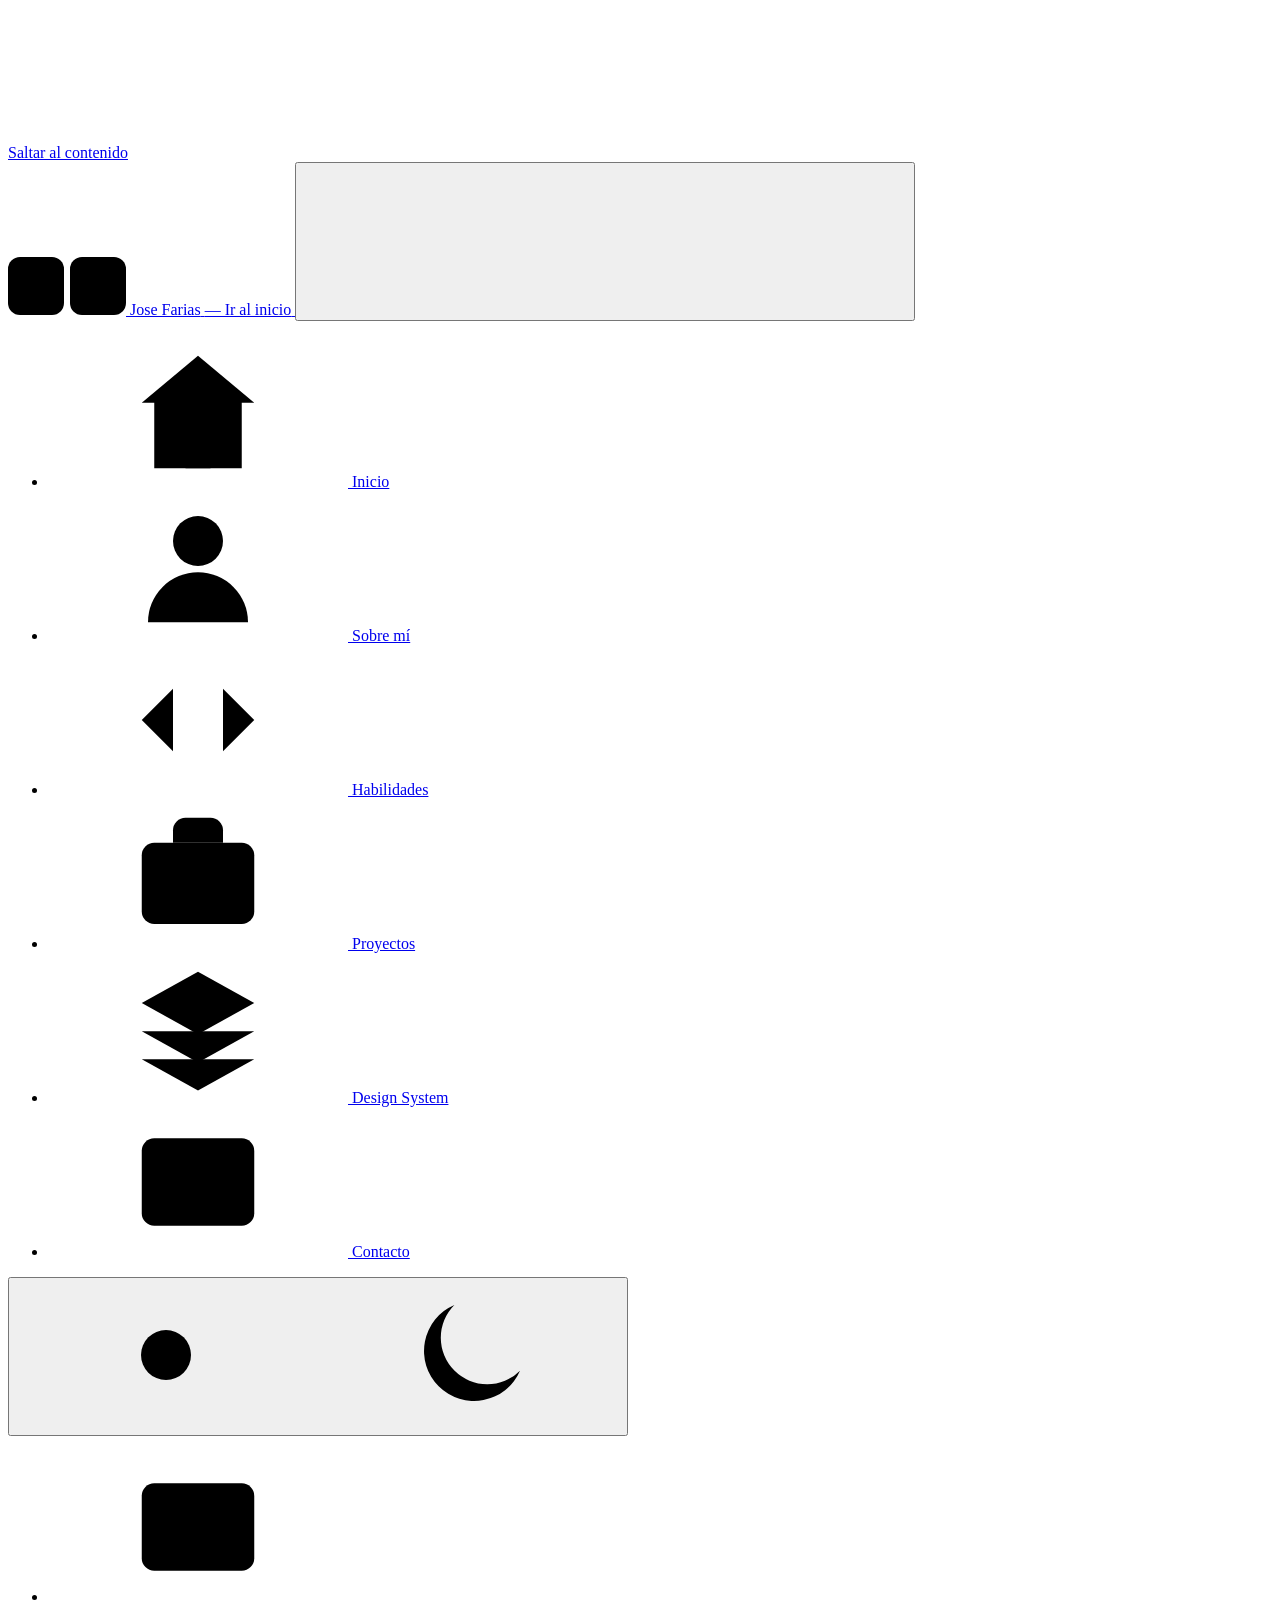
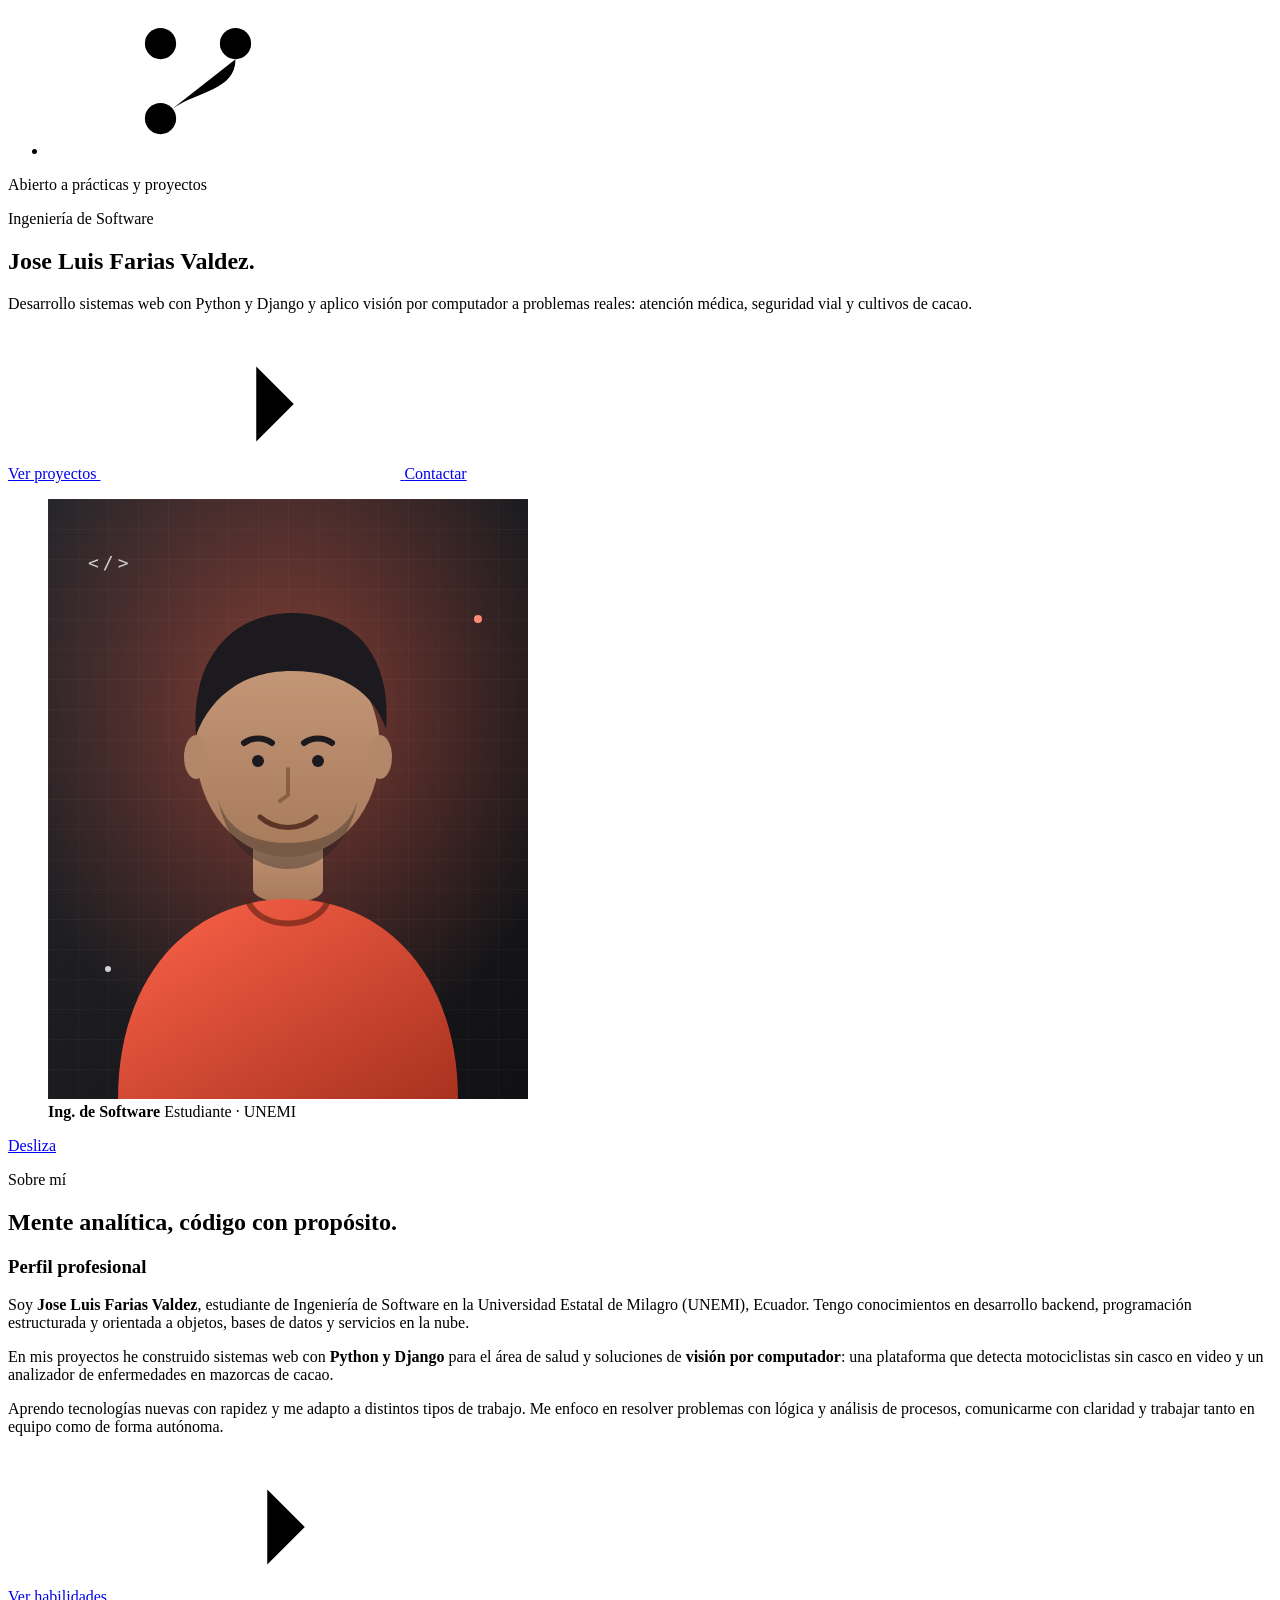
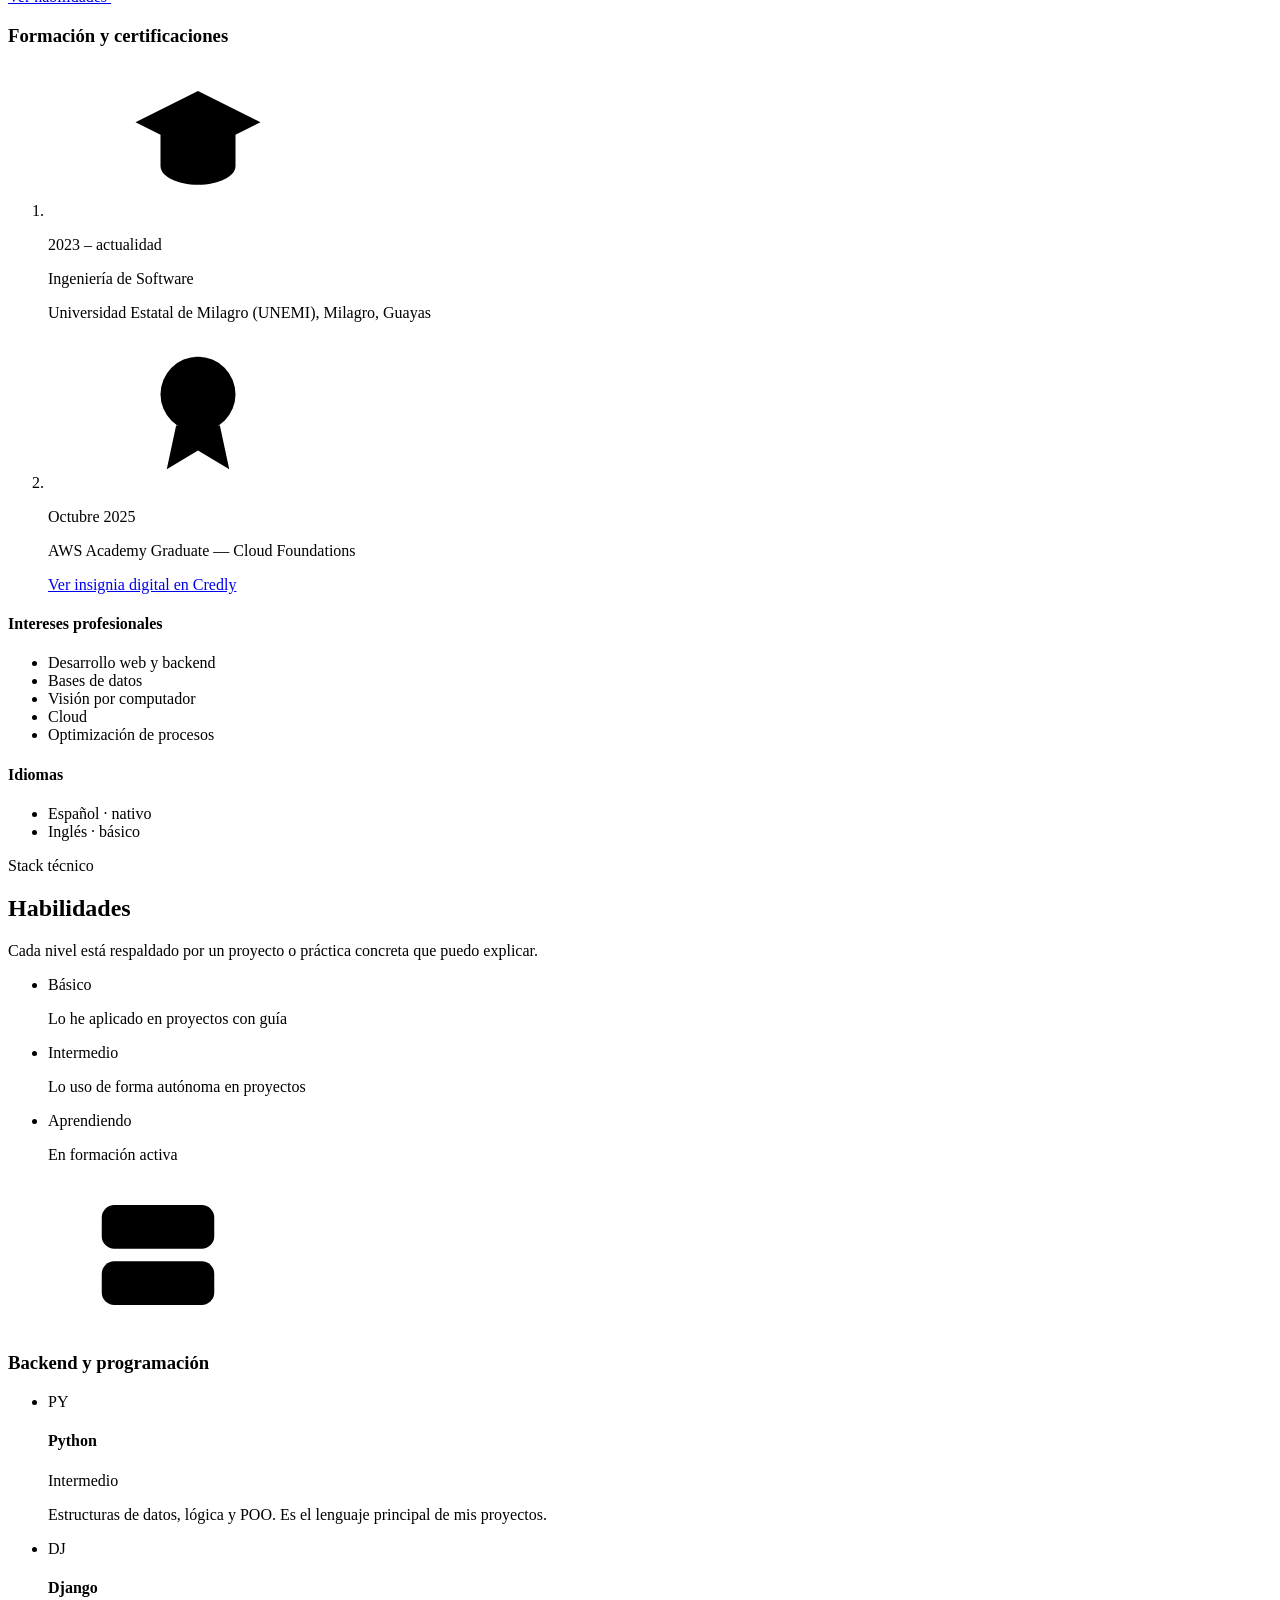
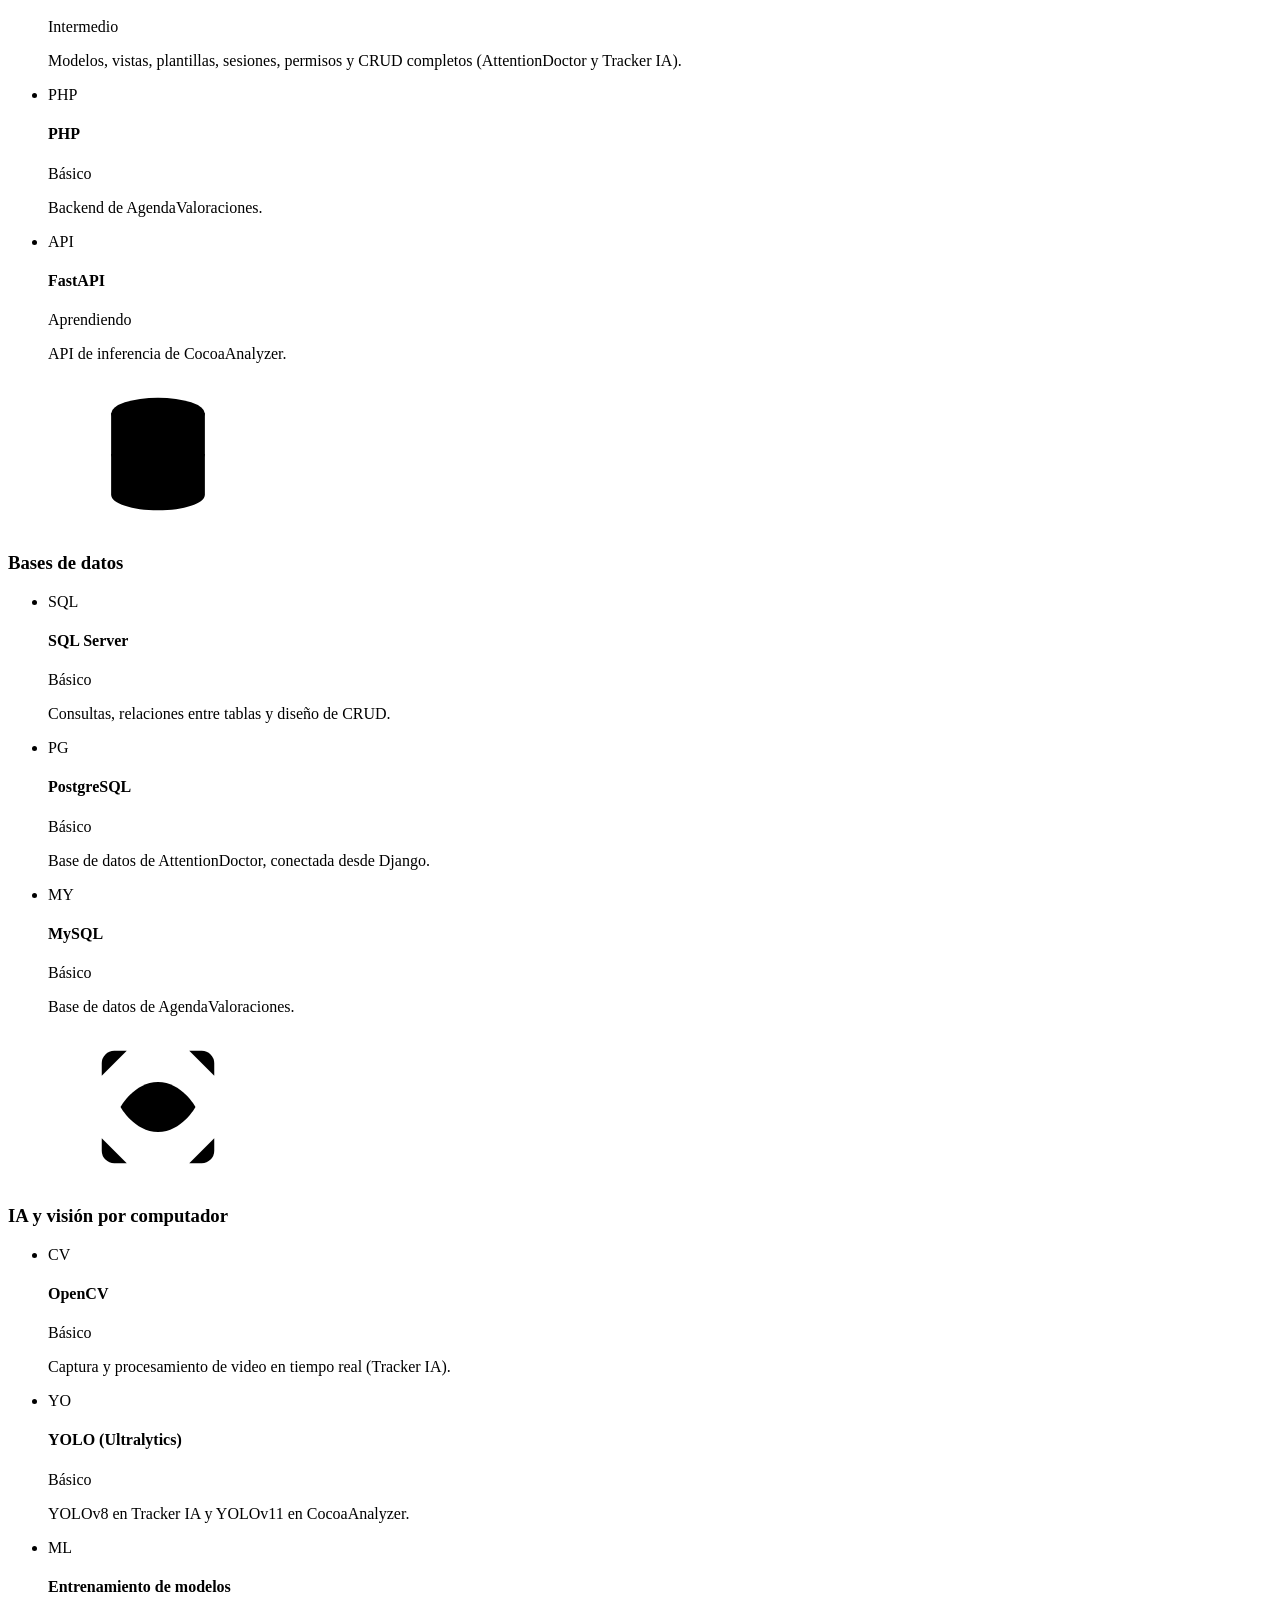
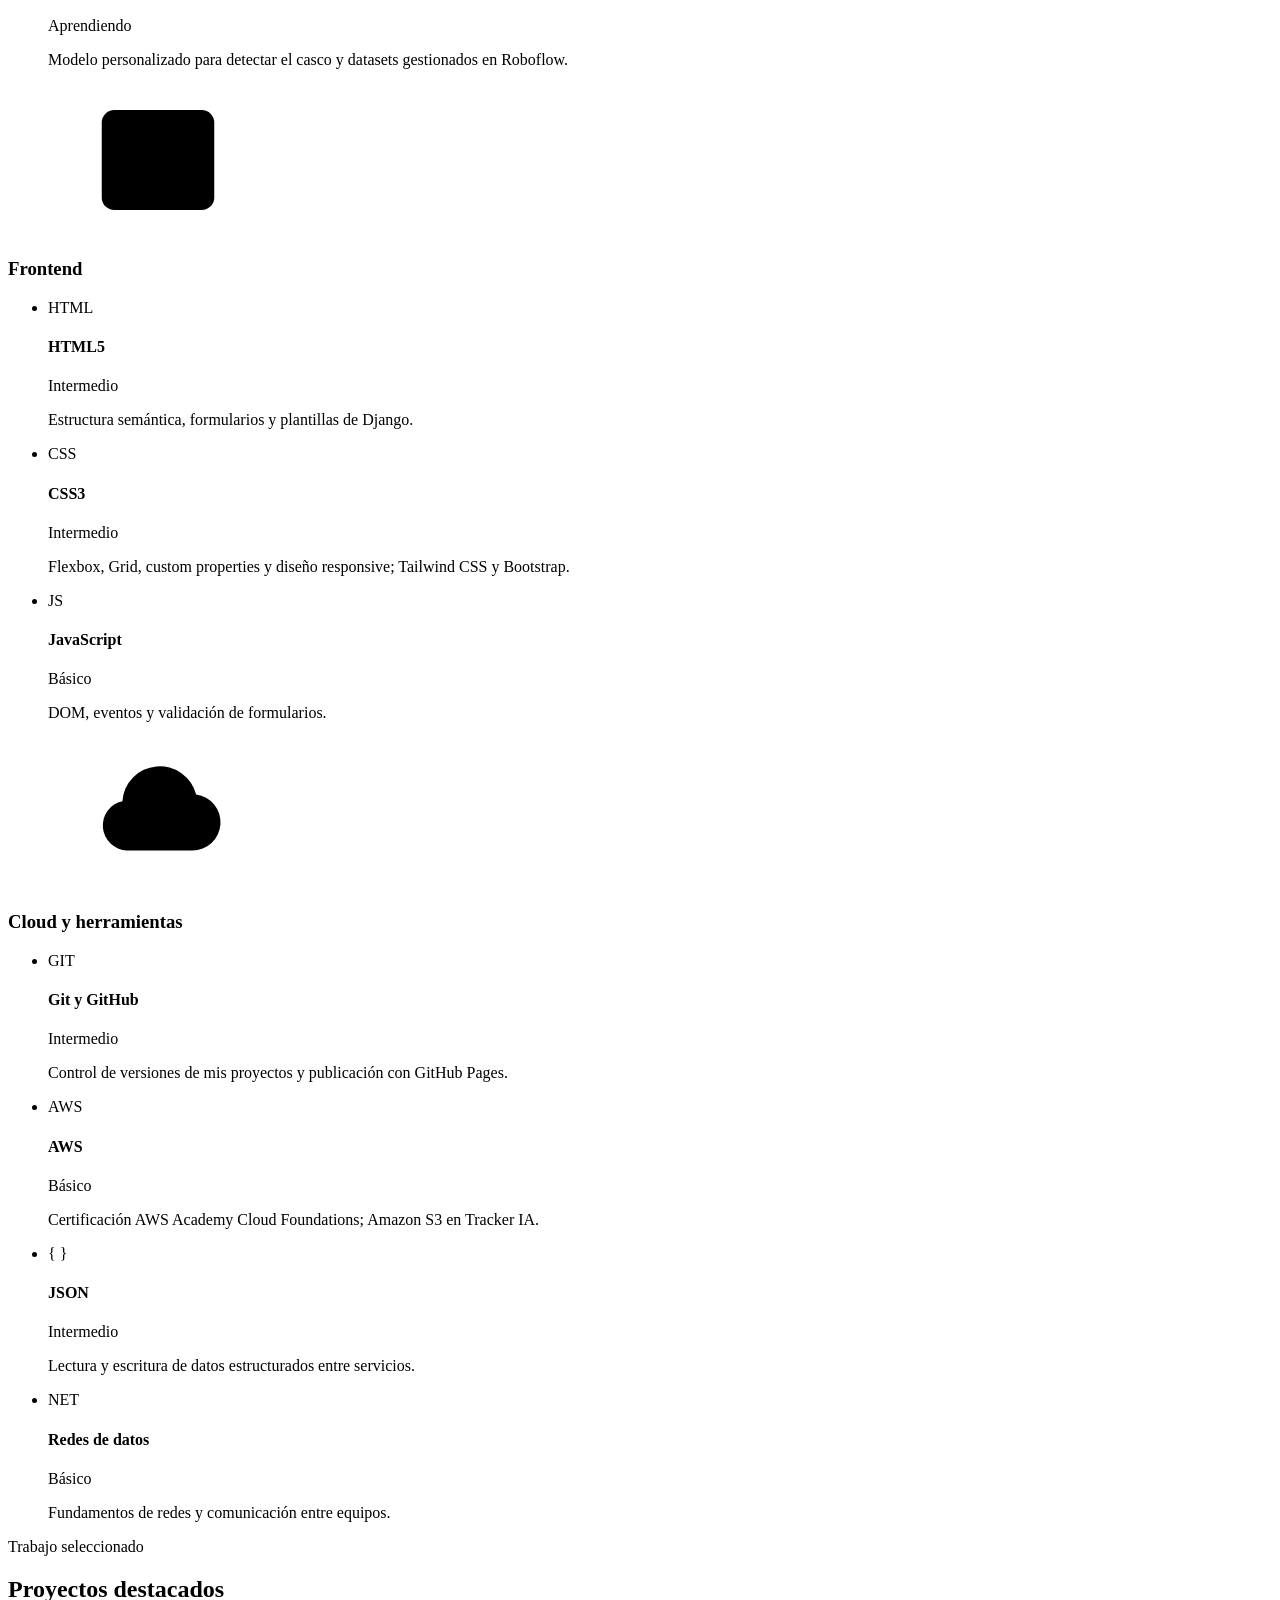
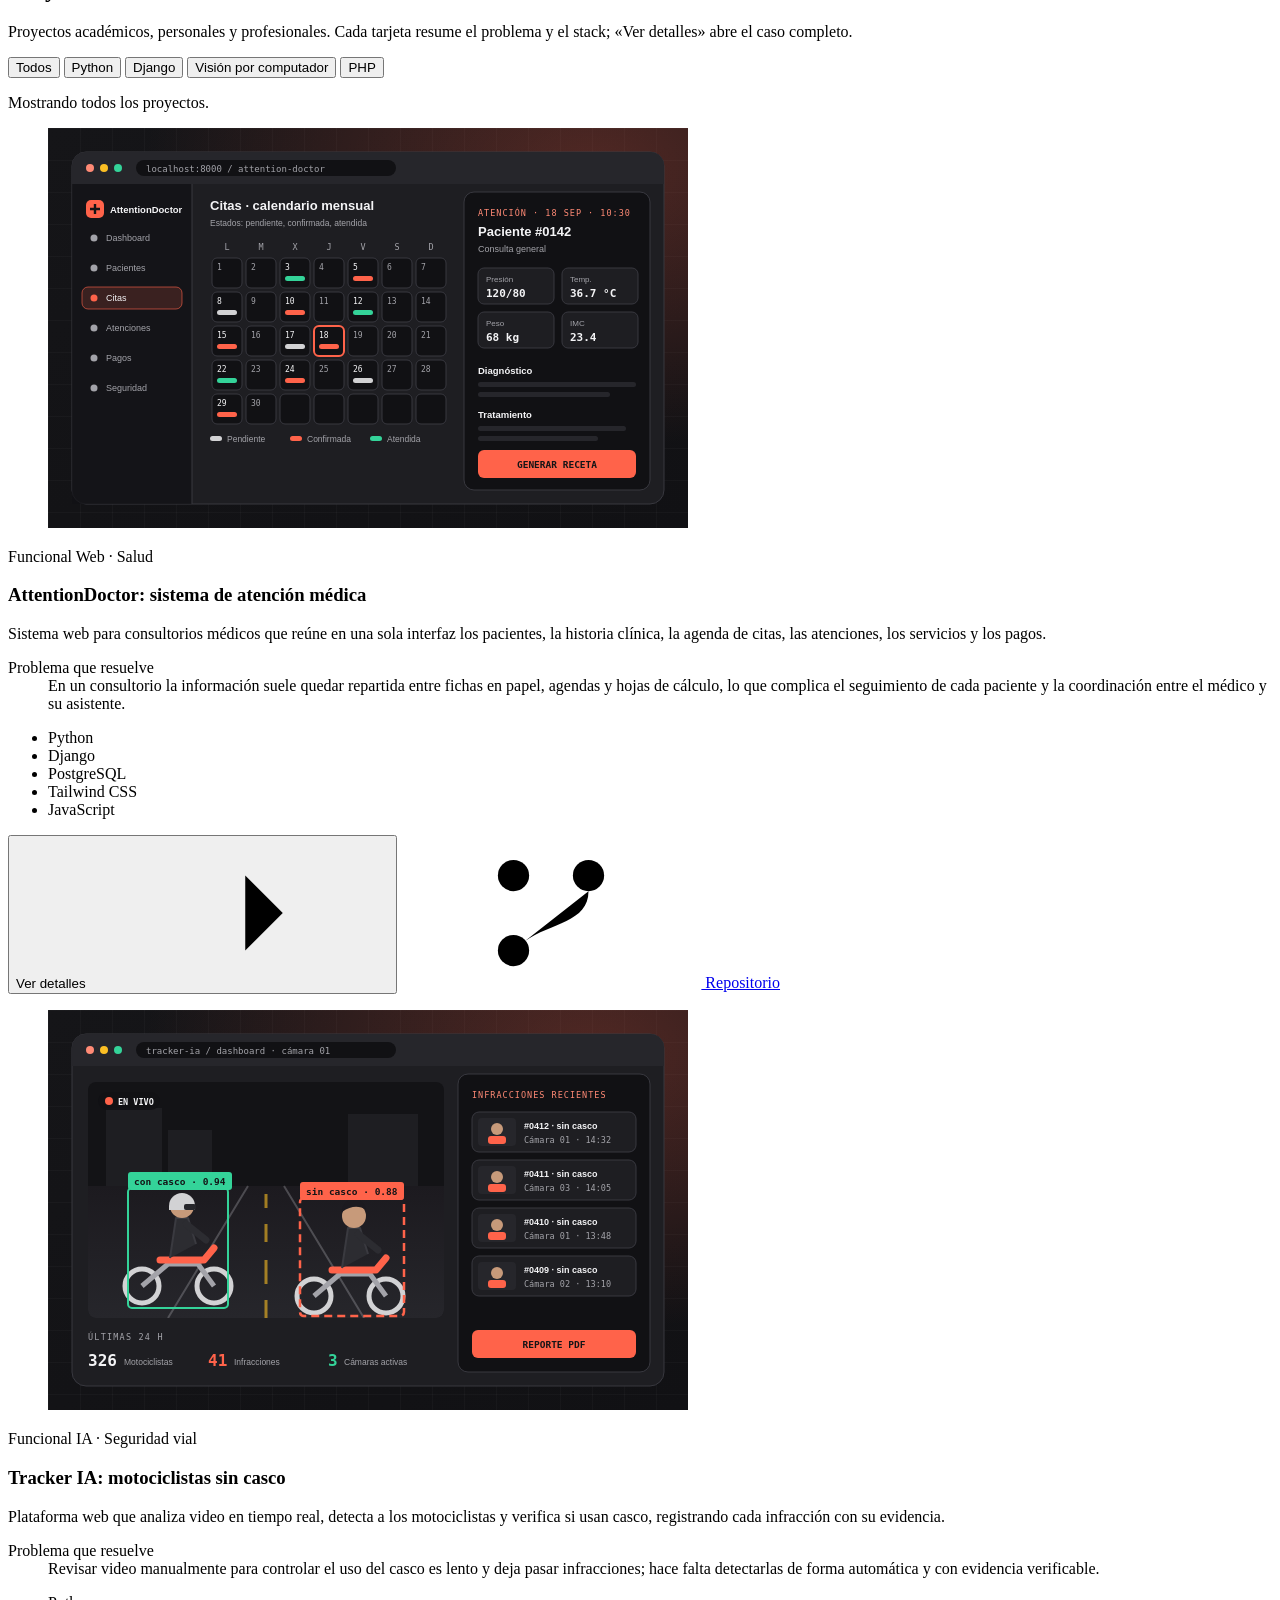
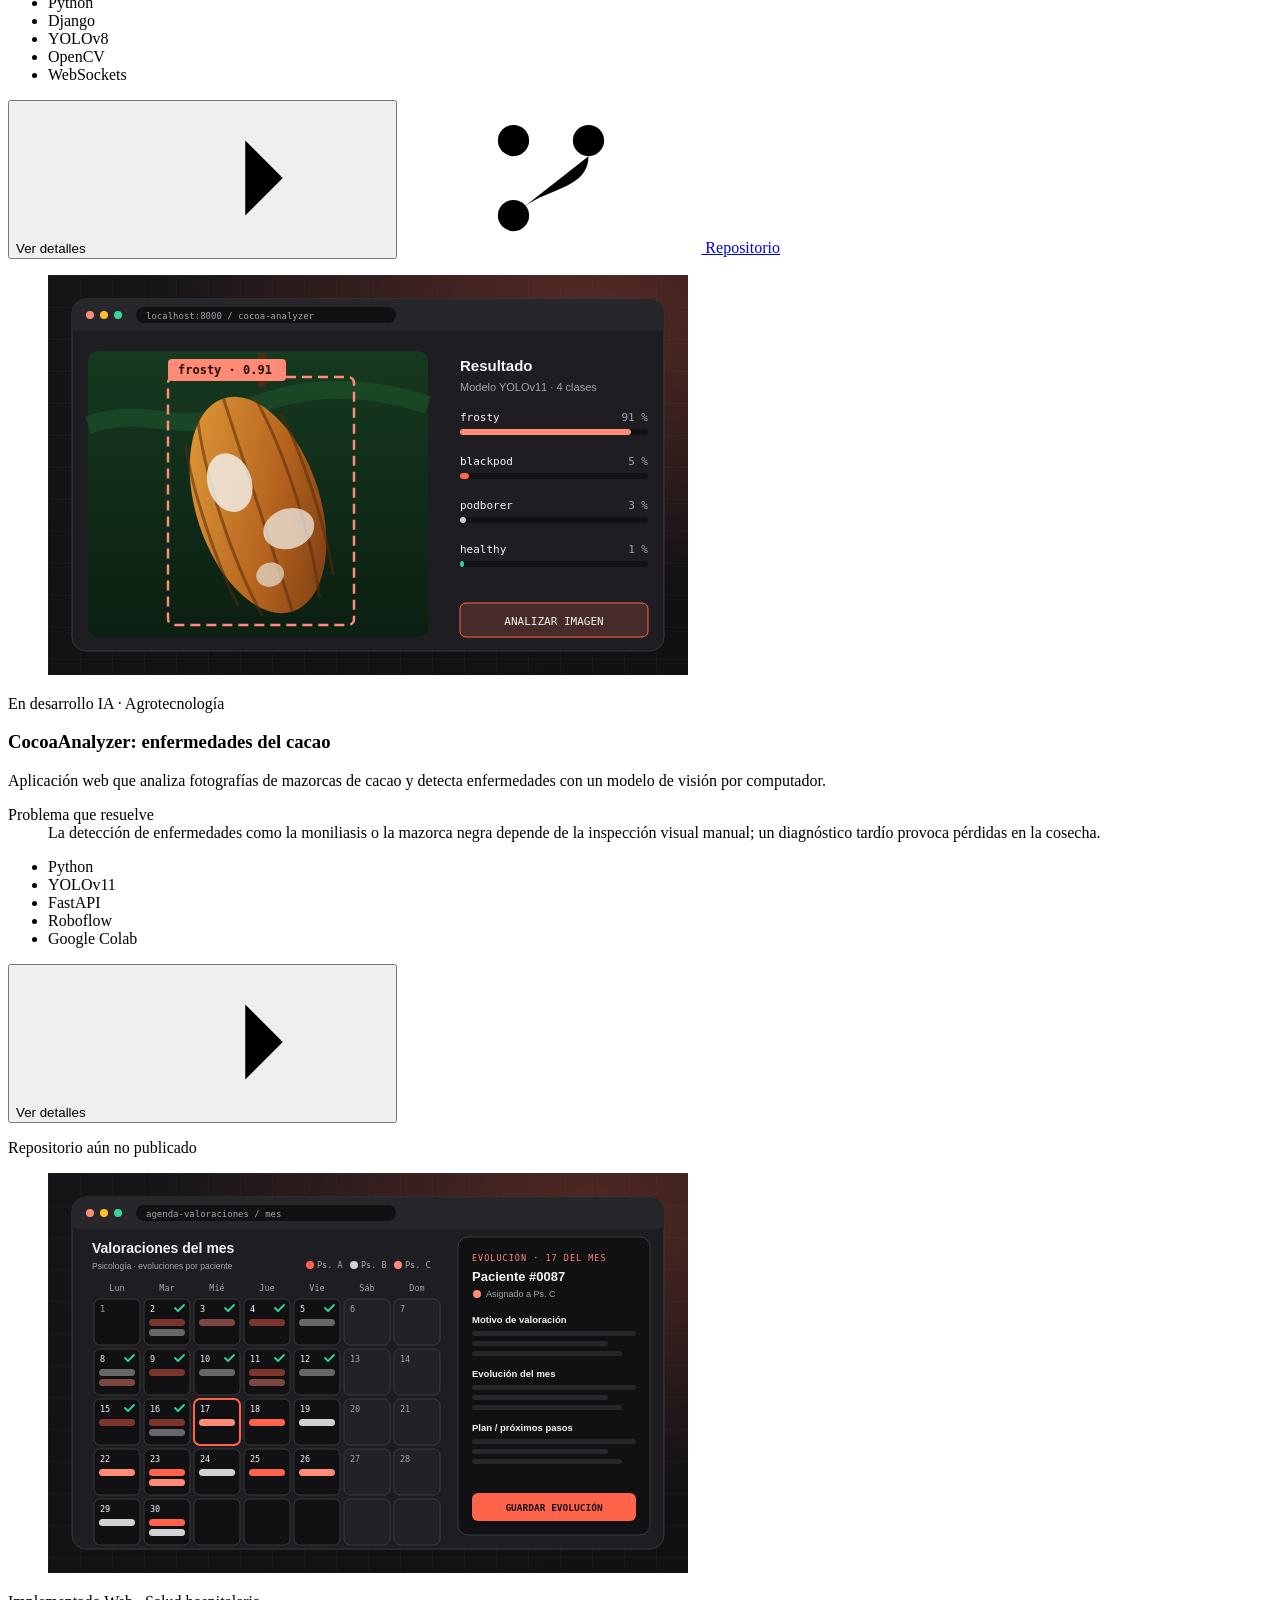
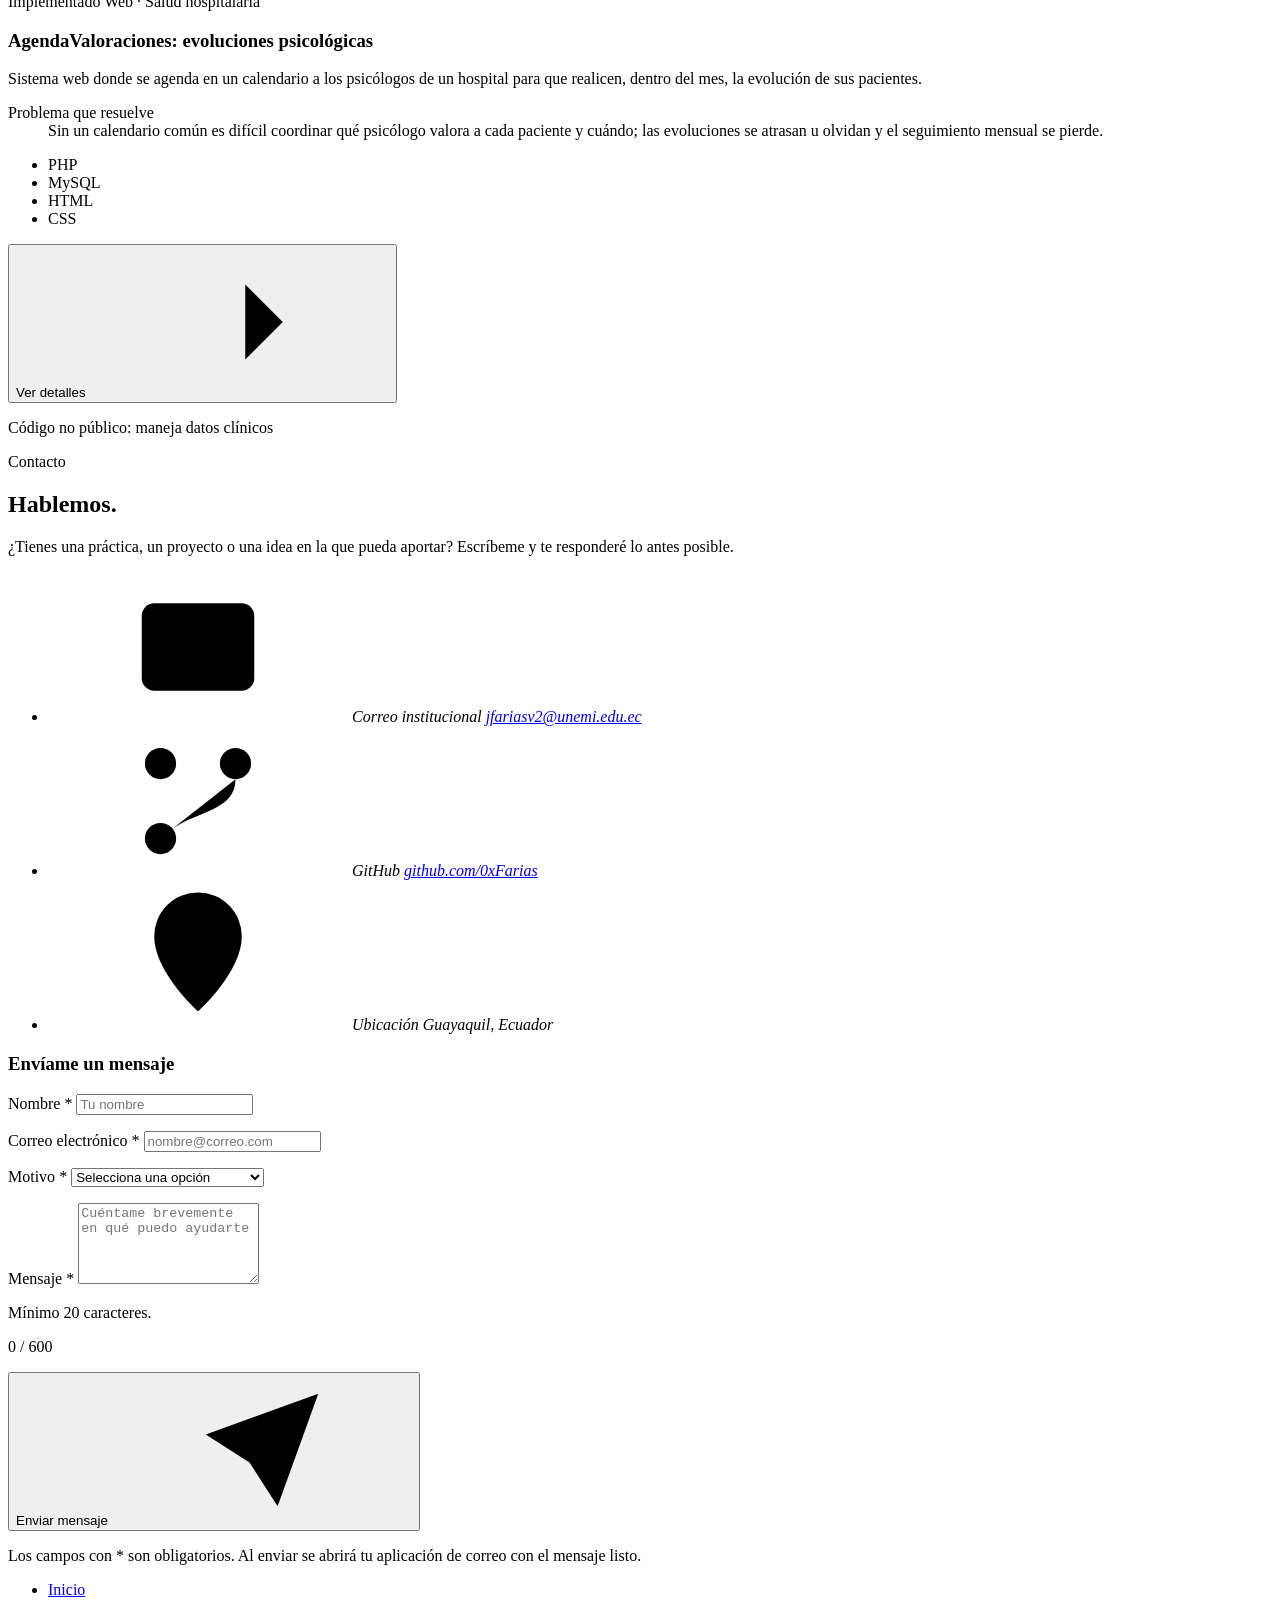
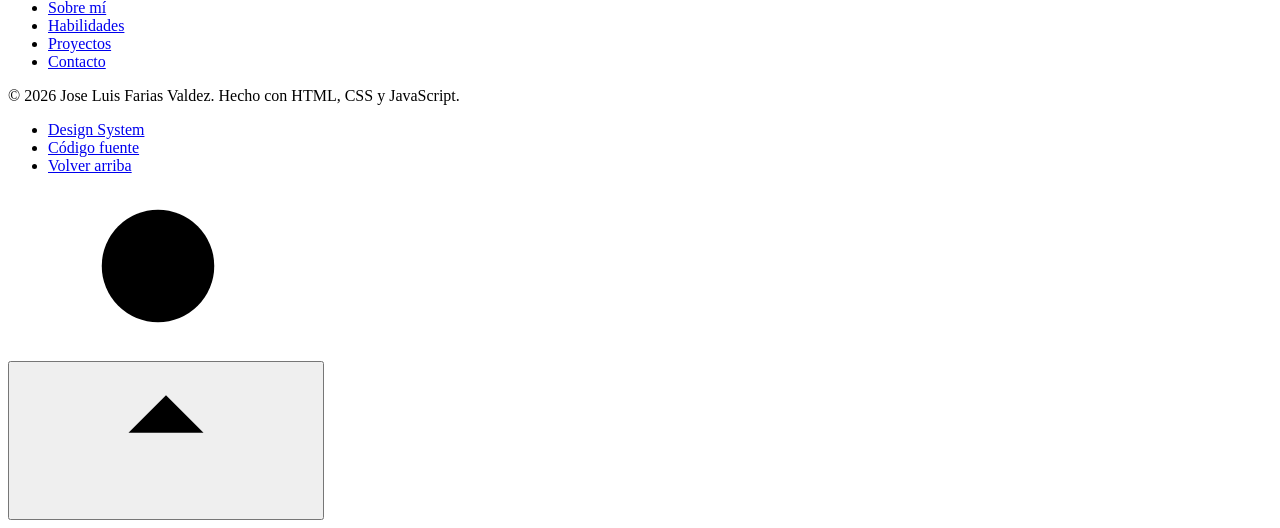
==== index.html @ 42accb08 "estructura semántica de la portada Secciones Inicio, Sobre mí, Habilidades, Proyectos y Contacto con" ====
<!DOCTYPE html>
<html lang="es">
<head>
  <meta charset="UTF-8">
  <meta name="viewport" content="width=device-width, initial-scale=1">
  <title>Jose Luis Farias Valdez — Portafolio | Ingeniería de Software</title>
  <meta name="description" content="Portafolio de Jose Luis Farias Valdez, estudiante de Ingeniería de Software (UNEMI): desarrollo web y backend con Python y Django, bases de datos y visión por computador.">
  <meta name="author" content="Jose Luis Farias Valdez">
  <meta name="theme-color" content="#0d0d0f">
  <meta property="og:type" content="website">
  <meta property="og:title" content="Jose Luis Farias Valdez — Portafolio | Ingeniería de Software">
  <meta property="og:description" content="Portafolio de Jose Luis Farias Valdez, estudiante de Ingeniería de Software (UNEMI): desarrollo web y backend con Python y Django, bases de datos y visión por computador.">
  <meta property="og:image" content="https://0xfarias.github.io/portafolio/assets/img/og-image.jpg">
  <link rel="icon" href="assets/icons/favicon.svg" type="image/svg+xml">
  <link rel="stylesheet" href="css/main.css">
</head>
<body class="page page--home">
  <a class="skip-link" href="#contenido">Saltar al contenido</a>

  <!-- Sprite de íconos: cada ícono se reutiliza con <use> y su id (i-nombre) -->
  <svg class="icon-sprite" xmlns="http://www.w3.org/2000/svg" aria-hidden="true">
    <symbol id="i-home" viewBox="0 0 24 24"><path d="M3 10.5 12 3l9 7.5"/><path d="M5 9.5V21h14V9.5"/><path d="M10 21v-6h4v6"/></symbol>
    <symbol id="i-user" viewBox="0 0 24 24"><circle cx="12" cy="8" r="4"/><path d="M4 21a8 8 0 0 1 16 0"/></symbol>
    <symbol id="i-code" viewBox="0 0 24 24"><path d="m8 7-5 5 5 5"/><path d="m16 7 5 5-5 5"/><path d="m14 4-4 16"/></symbol>
    <symbol id="i-briefcase" viewBox="0 0 24 24"><rect x="3" y="7" width="18" height="13" rx="2"/><path d="M8 7V5a2 2 0 0 1 2-2h4a2 2 0 0 1 2 2v2"/><path d="M3 13h18"/></symbol>
    <symbol id="i-layers" viewBox="0 0 24 24"><path d="m12 3 9 5-9 5-9-5 9-5Z"/><path d="m3 12.5 9 5 9-5"/><path d="m3 17 9 5 9-5"/></symbol>
    <symbol id="i-mail" viewBox="0 0 24 24"><rect x="3" y="5" width="18" height="14" rx="2"/><path d="m3 7 9 6 9-6"/></symbol>
    <symbol id="i-sun" viewBox="0 0 24 24"><circle cx="12" cy="12" r="4"/><path d="M12 2v2M12 20v2M4.9 4.9l1.4 1.4M17.7 17.7l1.4 1.4M2 12h2M20 12h2M4.9 19.1l1.4-1.4M17.7 6.3l1.4-1.4"/></symbol>
    <symbol id="i-moon" viewBox="0 0 24 24"><path d="M20 14.5A8 8 0 1 1 9.5 4a6.5 6.5 0 0 0 10.5 10.5Z"/></symbol>
    <symbol id="i-menu" viewBox="0 0 24 24"><path d="M4 7h16M4 12h16M4 17h16"/></symbol>
    <symbol id="i-close" viewBox="0 0 24 24"><path d="M6 6l12 12M18 6 6 18"/></symbol>
    <symbol id="i-arrow-right" viewBox="0 0 24 24"><path d="M5 12h14"/><path d="m13 6 6 6-6 6"/></symbol>
    <symbol id="i-arrow-up" viewBox="0 0 24 24"><path d="M12 19V5"/><path d="m6 11 6-6 6 6"/></symbol>
    <symbol id="i-external" viewBox="0 0 24 24"><path d="M14 4h6v6"/><path d="M20 4 11 13"/><path d="M19 14v5a1 1 0 0 1-1 1H5a1 1 0 0 1-1-1V6a1 1 0 0 1 1-1h5"/></symbol>
    <symbol id="i-branch" viewBox="0 0 24 24"><circle cx="6" cy="6" r="2.5"/><circle cx="6" cy="18" r="2.5"/><circle cx="18" cy="6" r="2.5"/><path d="M6 8.5v7"/><path d="M18 8.5c0 5-6 5-10.2 8"/></symbol>
    <symbol id="i-map-pin" viewBox="0 0 24 24"><path d="M12 21s7-6.2 7-12a7 7 0 1 0-14 0c0 5.8 7 12 7 12Z"/><circle cx="12" cy="9" r="2.5"/></symbol>
    <symbol id="i-graduation" viewBox="0 0 24 24"><path d="m2 9 10-5 10 5-10 5L2 9Z"/><path d="M6 11v5c0 1.7 2.7 3 6 3s6-1.3 6-3v-5"/><path d="M22 9v6"/></symbol>
    <symbol id="i-cpu" viewBox="0 0 24 24"><rect x="6" y="6" width="12" height="12" rx="2"/><rect x="9.5" y="9.5" width="5" height="5"/><path d="M9 2v4M15 2v4M9 18v4M15 18v4M2 9h4M2 15h4M18 9h4M18 15h4"/></symbol>
    <symbol id="i-scan-eye" viewBox="0 0 24 24"><path d="M3 7V5a2 2 0 0 1 2-2h2M17 3h2a2 2 0 0 1 2 2v2M21 17v2a2 2 0 0 1-2 2h-2M7 21H5a2 2 0 0 1-2-2v-2"/><circle cx="12" cy="12" r="2.5"/><path d="M6 12s2.2-4 6-4 6 4 6 4-2.2 4-6 4-6-4-6-4Z"/></symbol>
    <symbol id="i-database" viewBox="0 0 24 24"><ellipse cx="12" cy="5.5" rx="7.5" ry="2.5"/><path d="M4.5 5.5v13c0 1.4 3.4 2.5 7.5 2.5s7.5-1.1 7.5-2.5v-13"/><path d="M4.5 12c0 1.4 3.4 2.5 7.5 2.5s7.5-1.1 7.5-2.5"/></symbol>
    <symbol id="i-server" viewBox="0 0 24 24"><rect x="3" y="4" width="18" height="7" rx="2"/><rect x="3" y="13" width="18" height="7" rx="2"/><path d="M7 7.5h.01M7 16.5h.01"/></symbol>
    <symbol id="i-layout" viewBox="0 0 24 24"><rect x="3" y="4" width="18" height="16" rx="2"/><path d="M3 9h18M9 9v11"/></symbol>
    <symbol id="i-terminal" viewBox="0 0 24 24"><rect x="3" y="4" width="18" height="16" rx="2"/><path d="m7 9 3 3-3 3M12 15h5"/></symbol>
    <symbol id="i-check" viewBox="0 0 24 24"><circle cx="12" cy="12" r="9"/><path d="m8 12 3 3 5-6"/></symbol>
    <symbol id="i-alert" viewBox="0 0 24 24"><circle cx="12" cy="12" r="9"/><path d="M12 7.5v5.5M12 16.5h.01"/></symbol>
    <symbol id="i-copy" viewBox="0 0 24 24"><rect x="8" y="8" width="12" height="12" rx="2"/><path d="M16 8V6a2 2 0 0 0-2-2H6a2 2 0 0 0-2 2v8a2 2 0 0 0 2 2h2"/></symbol>
    <symbol id="i-send" viewBox="0 0 24 24"><path d="M21 3 10 14"/><path d="M21 3 14.5 21l-4.5-7-7-4.5L21 3Z"/></symbol>
    <symbol id="i-folder" viewBox="0 0 24 24"><path d="M3 7a2 2 0 0 1 2-2h4l2 2h8a2 2 0 0 1 2 2v9a2 2 0 0 1-2 2H5a2 2 0 0 1-2-2V7Z"/></symbol>
    <symbol id="i-sparkles" viewBox="0 0 24 24"><path d="m12 3 1.8 4.7 4.7 1.8-4.7 1.8L12 16l-1.8-4.7-4.7-1.8 4.7-1.8L12 3Z"/><path d="m19 15 .8 2.2 2.2.8-2.2.8L19 21l-.8-2.2L16 18l2.2-.8L19 15Z"/></symbol>
    <symbol id="i-cloud" viewBox="0 0 24 24"><path d="M7 18h10.5a4.5 4.5 0 0 0 .6-8.96A6 6 0 0 0 6.3 10.1 4 4 0 0 0 7 18Z"/></symbol>
    <symbol id="i-award" viewBox="0 0 24 24"><circle cx="12" cy="9" r="6"/><path d="m8.5 14 -1.5 7 5-3 5 3-1.5-7"/></symbol>
    <symbol id="i-leaf" viewBox="0 0 24 24"><path d="M5 19c0-8 5-14 15-15-1 10-7 15-15 15Z"/><path d="M5 19 13 11"/></symbol>
  </svg>

  <header class="site-header" id="site-header">
    <a class="brand" href="#inicio">
      <svg class="logo brand__logo" viewBox="0 0 118 58" width="118" height="58" aria-hidden="true" focusable="false"><g class="logo__key"><rect class="logo__side" x="0" y="0" width="56" height="58" rx="12"/><g class="logo__cap"><rect class="logo__top" x="5" y="3" width="46" height="45" rx="9"/><path class="logo__glyph" d="M29 12h8v18a11 11 0 0 1-22 0v-2h8v2a3 3 0 0 0 6 0z"/><rect class="logo__bump" x="37" y="38" width="10" height="3.5" rx="1.2"/></g></g><g class="logo__key"><rect class="logo__side" x="62" y="0" width="56" height="58" rx="12"/><g class="logo__cap"><rect class="logo__top" x="67" y="3" width="46" height="45" rx="9"/><path class="logo__glyph" d="M78 12h21v7.5h-13v5h11v7h-11v9.5h-8z"/><rect class="logo__bump" x="98" y="38" width="10" height="3.5" rx="1.2"/></g></g></svg>
      <span class="brand__name">Jose Farias</span>
      <span class="visually-hidden"> — Ir al inicio</span>
    </a>

    <button class="icon-btn menu-toggle" type="button" aria-controls="site-nav" aria-expanded="false" aria-label="Abrir menú de navegación">
      <svg class="icon icon--menu" aria-hidden="true" focusable="false"><use href="#i-menu"></use></svg>
      <svg class="icon icon--close" aria-hidden="true" focusable="false"><use href="#i-close"></use></svg>
    </button>

    <nav class="navbar" id="site-nav" aria-label="Navegación principal">
      <ul class="navbar__list">
      <li>
        <a class="navbar__link is-active" href="#inicio" data-spy="inicio">
          <span class="navbar__icon"><svg class="icon" aria-hidden="true" focusable="false"><use href="#i-home"></use></svg></span>
          <span class="navbar__label">Inicio</span>
        </a>
      </li>
      <li>
        <a class="navbar__link" href="#sobre-mi" data-spy="sobre-mi">
          <span class="navbar__icon"><svg class="icon" aria-hidden="true" focusable="false"><use href="#i-user"></use></svg></span>
          <span class="navbar__label">Sobre mí</span>
        </a>
      </li>
      <li>
        <a class="navbar__link" href="#habilidades" data-spy="habilidades">
          <span class="navbar__icon"><svg class="icon" aria-hidden="true" focusable="false"><use href="#i-code"></use></svg></span>
          <span class="navbar__label">Habilidades</span>
        </a>
      </li>
      <li>
        <a class="navbar__link" href="#proyectos" data-spy="proyectos">
          <span class="navbar__icon"><svg class="icon" aria-hidden="true" focusable="false"><use href="#i-briefcase"></use></svg></span>
          <span class="navbar__label">Proyectos</span>
        </a>
      </li>
      <li>
        <a class="navbar__link" href="design-system.html">
          <span class="navbar__icon"><svg class="icon" aria-hidden="true" focusable="false"><use href="#i-layers"></use></svg></span>
          <span class="navbar__label">Design System</span>
        </a>
      </li>
      <li>
        <a class="navbar__link" href="#contacto" data-spy="contacto">
          <span class="navbar__icon"><svg class="icon" aria-hidden="true" focusable="false"><use href="#i-mail"></use></svg></span>
          <span class="navbar__label">Contacto</span>
        </a>
      </li>
      </ul>
    </nav>

    <div class="site-header__tools">
      <button class="icon-btn theme-toggle" type="button" aria-label="Cambiar a tema claro">
        <svg class="icon icon--sun" aria-hidden="true" focusable="false"><use href="#i-sun"></use></svg>
        <svg class="icon icon--moon" aria-hidden="true" focusable="false"><use href="#i-moon"></use></svg>
      </button>
      <ul class="social-list">
        <li>
          <a class="icon-btn icon-btn--sm" href="mailto:jfariasv2@unemi.edu.ec" aria-label="Enviar correo a Jose">
            <svg class="icon icon--sm" aria-hidden="true" focusable="false"><use href="#i-mail"></use></svg>
          </a>
        </li>
        <li>
          <a class="icon-btn icon-btn--sm" href="https://github.com/0xFarias" target="_blank" rel="noopener noreferrer" aria-label="Perfil de GitHub (se abre en una pestaña nueva)">
            <svg class="icon icon--sm" aria-hidden="true" focusable="false"><use href="#i-branch"></use></svg>
          </a>
        </li>
      </ul>
    </div>
  </header>

  <main id="contenido">
    <!-- ================= INICIO / PRESENTACIÓN ================= -->
    <section class="hero" id="inicio" aria-labelledby="hero-title">
      <div class="container hero__inner">
        <p class="status-pill hero__status">
          <span class="status-pill__dot" aria-hidden="true"></span>
          Abierto a prácticas y proyectos
        </p>

        <div class="hero__content">
          <p class="eyebrow eyebrow--center">Ingeniería de Software</p>
          <h1 class="hero__title" id="hero-title">
            <span class="hero__line">Jose Luis</span>
            <span class="hero__line">Farias Valdez<span class="hero__dot">.</span></span>
          </h1>
          <p class="hero__tagline">
            Desarrollo <span class="text-highlight">sistemas web</span> con Python y Django y aplico
            <span class="text-highlight">visión por computador</span> a problemas reales: atención médica,
            seguridad vial y cultivos de cacao.
          </p>
          <div class="hero__actions">
            <a class="btn btn--primary" href="#proyectos">
              Ver proyectos <svg class="icon icon--sm icon--arrow" aria-hidden="true" focusable="false"><use href="#i-arrow-right"></use></svg>
            </a>
            <a class="btn btn--secondary" href="#contacto">Contactar</a>
          </div>
        </div>

        <figure class="hero__figure">
          <img class="hero__photo" src="assets/img/avatar.svg" alt="Avatar ilustrado de Jose Luis Farias Valdez" width="480" height="600">
          <figcaption class="hero__badge">
            <strong>Ing. de Software</strong>
            <span>Estudiante · UNEMI</span>
          </figcaption>
        </figure>
      </div>

      <a class="hero__scroll" href="#sobre-mi">Desliza</a>
    </section>

    <!-- ================= SOBRE MÍ ================= -->
    <section class="section" id="sobre-mi" aria-labelledby="about-title">
      <div class="container about">
        <header class="section-header" data-reveal>
          <p class="eyebrow">Sobre mí</p>
          <h2 id="about-title">Mente <span class="text-gradient">analítica</span>, código con <span class="text-gradient">propósito.</span></h2>
        </header>

        <div class="about__grid">
          <article class="about__bio" aria-labelledby="bio-title" data-reveal>
            <h3 class="about__subtitle" id="bio-title">Perfil profesional</h3>
            <p>
              Soy <strong>Jose Luis Farias Valdez</strong>, estudiante de Ingeniería de Software en la
              Universidad Estatal de Milagro (UNEMI), Ecuador. Tengo conocimientos en desarrollo backend,
              programación estructurada y orientada a objetos, bases de datos y servicios en la nube.
            </p>
            <p>
              En mis proyectos he construido sistemas web con <strong>Python y Django</strong> para el área de salud
              y soluciones de <strong>visión por computador</strong>: una plataforma que detecta motociclistas sin
              casco en video y un analizador de enfermedades en mazorcas de cacao.
            </p>
            <p>
              Aprendo tecnologías nuevas con rapidez y me adapto a distintos tipos de trabajo. Me enfoco en
              <span class="text-highlight">resolver problemas con lógica y análisis de procesos</span>, comunicarme
              con claridad y trabajar tanto en equipo como de forma autónoma.
            </p>
            <div class="about__actions">
              <a class="btn btn--secondary btn--sm" href="#habilidades">Ver habilidades <svg class="icon icon--sm icon--arrow" aria-hidden="true" focusable="false"><use href="#i-arrow-right"></use></svg></a>
            </div>
          </article>

          <aside class="about__aside panel" aria-labelledby="education-title" data-reveal>
            <h3 class="about__subtitle" id="education-title">Formación y certificaciones</h3>
            <ol class="timeline">
              <li class="timeline__item">
                <span class="timeline__icon"><svg class="icon icon--sm" aria-hidden="true" focusable="false"><use href="#i-graduation"></use></svg></span>
                <div>
                  <p class="timeline__meta">2023 – actualidad</p>
                  <p class="timeline__title">Ingeniería de Software</p>
                  <p class="timeline__text">Universidad Estatal de Milagro (UNEMI), Milagro, Guayas</p>
                </div>
              </li>
              <li class="timeline__item">
                <span class="timeline__icon"><svg class="icon icon--sm" aria-hidden="true" focusable="false"><use href="#i-award"></use></svg></span>
                <div>
                  <p class="timeline__meta">Octubre 2025</p>
                  <p class="timeline__title">AWS Academy Graduate — Cloud Foundations</p>
                  <p class="timeline__text"><a class="link" href="https://www.credly.com/go/4g2S7dKG" target="_blank" rel="noopener noreferrer">Ver insignia digital en Credly</a></p>
                </div>
              </li>
            </ol>
            <h4 class="about__label">Intereses profesionales</h4>
            <ul class="tag-list">
              <li class="badge">Desarrollo web y backend</li>
              <li class="badge">Bases de datos</li>
              <li class="badge">Visión por computador</li>
              <li class="badge">Cloud</li>
              <li class="badge">Optimización de procesos</li>
            </ul>
            <h4 class="about__label">Idiomas</h4>
            <ul class="tag-list">
              <li class="badge">Español · nativo</li>
              <li class="badge">Inglés · básico</li>
            </ul>
          </aside>
        </div>
      </div>
    </section>

    <!-- ================= HABILIDADES ================= -->
    <section class="section section--alt" id="habilidades" aria-labelledby="skills-title">
      <div class="container">
        <header class="section-header section-header--split" data-reveal>
          <div class="section-header__text">
            <p class="eyebrow">Stack técnico</p>
            <h2 id="skills-title">Habilidades</h2>
            <p>Cada nivel está respaldado por un proyecto o práctica concreta que puedo explicar.</p>
          </div>
          <ul class="level-legend">
            <li>
              <p class="level" data-level="1">
                <span class="level__bar" aria-hidden="true"><span></span><span></span><span></span></span>
                <span class="level__label">Básico</span>
              </p>
              <span class="level-legend__text">Lo he aplicado en proyectos con guía</span>
            </li>
            <li>
              <p class="level" data-level="2">
                <span class="level__bar" aria-hidden="true"><span></span><span></span><span></span></span>
                <span class="level__label">Intermedio</span>
              </p>
              <span class="level-legend__text">Lo uso de forma autónoma en proyectos</span>
            </li>
            <li>
              <p class="level" data-level="0">
                <span class="level__bar" aria-hidden="true"><span></span><span></span><span></span></span>
                <span class="level__label">Aprendiendo</span>
              </p>
              <span class="level-legend__text">En formación activa</span>
            </li>
          </ul>
        </header>

        <div class="skill-grid">
          <section class="skill-group" aria-labelledby="skills-backend" data-reveal>
            <header class="skill-group__header">
              <span class="skill-group__icon"><svg class="icon" aria-hidden="true" focusable="false"><use href="#i-server"></use></svg></span>
              <h3 class="skill-group__title" id="skills-backend">Backend y programación</h3>
            </header>
            <ul class="skill-list">
              <li class="skill">
                <span class="skill__icon" aria-hidden="true">PY</span>
                <div class="skill__body">
                  <div class="skill__head">
                    <h4 class="skill__name">Python</h4>
                    <p class="level" data-level="2">
                      <span class="level__bar" aria-hidden="true"><span></span><span></span><span></span></span>
                      <span class="level__label">Intermedio</span>
                    </p>
                  </div>
                  <p class="skill__desc">Estructuras de datos, lógica y POO. Es el lenguaje principal de mis proyectos.</p>
                </div>
              </li>
              <li class="skill">
                <span class="skill__icon" aria-hidden="true">DJ</span>
                <div class="skill__body">
                  <div class="skill__head">
                    <h4 class="skill__name">Django</h4>
                    <p class="level" data-level="2">
                      <span class="level__bar" aria-hidden="true"><span></span><span></span><span></span></span>
                      <span class="level__label">Intermedio</span>
                    </p>
                  </div>
                  <p class="skill__desc">Modelos, vistas, plantillas, sesiones, permisos y CRUD completos (AttentionDoctor y Tracker IA).</p>
                </div>
              </li>
              <li class="skill">
                <span class="skill__icon" aria-hidden="true">PHP</span>
                <div class="skill__body">
                  <div class="skill__head">
                    <h4 class="skill__name">PHP</h4>
                    <p class="level" data-level="1">
                      <span class="level__bar" aria-hidden="true"><span></span><span></span><span></span></span>
                      <span class="level__label">Básico</span>
                    </p>
                  </div>
                  <p class="skill__desc">Backend de AgendaValoraciones.</p>
                </div>
              </li>
              <li class="skill">
                <span class="skill__icon" aria-hidden="true">API</span>
                <div class="skill__body">
                  <div class="skill__head">
                    <h4 class="skill__name">FastAPI</h4>
                    <p class="level" data-level="0">
                      <span class="level__bar" aria-hidden="true"><span></span><span></span><span></span></span>
                      <span class="level__label">Aprendiendo</span>
                    </p>
                  </div>
                  <p class="skill__desc">API de inferencia de CocoaAnalyzer.</p>
                </div>
              </li>
            </ul>
          </section>

          <section class="skill-group" aria-labelledby="skills-datos" data-reveal>
            <header class="skill-group__header">
              <span class="skill-group__icon"><svg class="icon" aria-hidden="true" focusable="false"><use href="#i-database"></use></svg></span>
              <h3 class="skill-group__title" id="skills-datos">Bases de datos</h3>
            </header>
            <ul class="skill-list">
              <li class="skill">
                <span class="skill__icon" aria-hidden="true">SQL</span>
                <div class="skill__body">
                  <div class="skill__head">
                    <h4 class="skill__name">SQL Server</h4>
                    <p class="level" data-level="1">
                      <span class="level__bar" aria-hidden="true"><span></span><span></span><span></span></span>
                      <span class="level__label">Básico</span>
                    </p>
                  </div>
                  <p class="skill__desc">Consultas, relaciones entre tablas y diseño de CRUD.</p>
                </div>
              </li>
              <li class="skill">
                <span class="skill__icon" aria-hidden="true">PG</span>
                <div class="skill__body">
                  <div class="skill__head">
                    <h4 class="skill__name">PostgreSQL</h4>
                    <p class="level" data-level="1">
                      <span class="level__bar" aria-hidden="true"><span></span><span></span><span></span></span>
                      <span class="level__label">Básico</span>
                    </p>
                  </div>
                  <p class="skill__desc">Base de datos de AttentionDoctor, conectada desde Django.</p>
                </div>
              </li>
              <li class="skill">
                <span class="skill__icon" aria-hidden="true">MY</span>
                <div class="skill__body">
                  <div class="skill__head">
                    <h4 class="skill__name">MySQL</h4>
                    <p class="level" data-level="1">
                      <span class="level__bar" aria-hidden="true"><span></span><span></span><span></span></span>
                      <span class="level__label">Básico</span>
                    </p>
                  </div>
                  <p class="skill__desc">Base de datos de AgendaValoraciones.</p>
                </div>
              </li>
            </ul>
          </section>

          <section class="skill-group" aria-labelledby="skills-ia" data-reveal>
            <header class="skill-group__header">
              <span class="skill-group__icon"><svg class="icon" aria-hidden="true" focusable="false"><use href="#i-scan-eye"></use></svg></span>
              <h3 class="skill-group__title" id="skills-ia">IA y visión por computador</h3>
            </header>
            <ul class="skill-list">
              <li class="skill">
                <span class="skill__icon" aria-hidden="true">CV</span>
                <div class="skill__body">
                  <div class="skill__head">
                    <h4 class="skill__name">OpenCV</h4>
                    <p class="level" data-level="1">
                      <span class="level__bar" aria-hidden="true"><span></span><span></span><span></span></span>
                      <span class="level__label">Básico</span>
                    </p>
                  </div>
                  <p class="skill__desc">Captura y procesamiento de video en tiempo real (Tracker IA).</p>
                </div>
              </li>
              <li class="skill">
                <span class="skill__icon" aria-hidden="true">YO</span>
                <div class="skill__body">
                  <div class="skill__head">
                    <h4 class="skill__name">YOLO (Ultralytics)</h4>
                    <p class="level" data-level="1">
                      <span class="level__bar" aria-hidden="true"><span></span><span></span><span></span></span>
                      <span class="level__label">Básico</span>
                    </p>
                  </div>
                  <p class="skill__desc">YOLOv8 en Tracker IA y YOLOv11 en CocoaAnalyzer.</p>
                </div>
              </li>
              <li class="skill">
                <span class="skill__icon" aria-hidden="true">ML</span>
                <div class="skill__body">
                  <div class="skill__head">
                    <h4 class="skill__name">Entrenamiento de modelos</h4>
                    <p class="level" data-level="0">
                      <span class="level__bar" aria-hidden="true"><span></span><span></span><span></span></span>
                      <span class="level__label">Aprendiendo</span>
                    </p>
                  </div>
                  <p class="skill__desc">Modelo personalizado para detectar el casco y datasets gestionados en Roboflow.</p>
                </div>
              </li>
            </ul>
          </section>

          <section class="skill-group" aria-labelledby="skills-frontend" data-reveal>
            <header class="skill-group__header">
              <span class="skill-group__icon"><svg class="icon" aria-hidden="true" focusable="false"><use href="#i-layout"></use></svg></span>
              <h3 class="skill-group__title" id="skills-frontend">Frontend</h3>
            </header>
            <ul class="skill-list">
              <li class="skill">
                <span class="skill__icon" aria-hidden="true">HTML</span>
                <div class="skill__body">
                  <div class="skill__head">
                    <h4 class="skill__name">HTML5</h4>
                    <p class="level" data-level="2">
                      <span class="level__bar" aria-hidden="true"><span></span><span></span><span></span></span>
                      <span class="level__label">Intermedio</span>
                    </p>
                  </div>
                  <p class="skill__desc">Estructura semántica, formularios y plantillas de Django.</p>
                </div>
              </li>
              <li class="skill">
                <span class="skill__icon" aria-hidden="true">CSS</span>
                <div class="skill__body">
                  <div class="skill__head">
                    <h4 class="skill__name">CSS3</h4>
                    <p class="level" data-level="2">
                      <span class="level__bar" aria-hidden="true"><span></span><span></span><span></span></span>
                      <span class="level__label">Intermedio</span>
                    </p>
                  </div>
                  <p class="skill__desc">Flexbox, Grid, custom properties y diseño responsive; Tailwind CSS y Bootstrap.</p>
                </div>
              </li>
              <li class="skill">
                <span class="skill__icon" aria-hidden="true">JS</span>
                <div class="skill__body">
                  <div class="skill__head">
                    <h4 class="skill__name">JavaScript</h4>
                    <p class="level" data-level="1">
                      <span class="level__bar" aria-hidden="true"><span></span><span></span><span></span></span>
                      <span class="level__label">Básico</span>
                    </p>
                  </div>
                  <p class="skill__desc">DOM, eventos y validación de formularios.</p>
                </div>
              </li>
            </ul>
          </section>

          <section class="skill-group" aria-labelledby="skills-cloud" data-reveal>
            <header class="skill-group__header">
              <span class="skill-group__icon"><svg class="icon" aria-hidden="true" focusable="false"><use href="#i-cloud"></use></svg></span>
              <h3 class="skill-group__title" id="skills-cloud">Cloud y herramientas</h3>
            </header>
            <ul class="skill-list">
              <li class="skill">
                <span class="skill__icon" aria-hidden="true">GIT</span>
                <div class="skill__body">
                  <div class="skill__head">
                    <h4 class="skill__name">Git y GitHub</h4>
                    <p class="level" data-level="2">
                      <span class="level__bar" aria-hidden="true"><span></span><span></span><span></span></span>
                      <span class="level__label">Intermedio</span>
                    </p>
                  </div>
                  <p class="skill__desc">Control de versiones de mis proyectos y publicación con GitHub Pages.</p>
                </div>
              </li>
              <li class="skill">
                <span class="skill__icon" aria-hidden="true">AWS</span>
                <div class="skill__body">
                  <div class="skill__head">
                    <h4 class="skill__name">AWS</h4>
                    <p class="level" data-level="1">
                      <span class="level__bar" aria-hidden="true"><span></span><span></span><span></span></span>
                      <span class="level__label">Básico</span>
                    </p>
                  </div>
                  <p class="skill__desc">Certificación AWS Academy Cloud Foundations; Amazon S3 en Tracker IA.</p>
                </div>
              </li>
              <li class="skill">
                <span class="skill__icon" aria-hidden="true">{ }</span>
                <div class="skill__body">
                  <div class="skill__head">
                    <h4 class="skill__name">JSON</h4>
                    <p class="level" data-level="2">
                      <span class="level__bar" aria-hidden="true"><span></span><span></span><span></span></span>
                      <span class="level__label">Intermedio</span>
                    </p>
                  </div>
                  <p class="skill__desc">Lectura y escritura de datos estructurados entre servicios.</p>
                </div>
              </li>
              <li class="skill">
                <span class="skill__icon" aria-hidden="true">NET</span>
                <div class="skill__body">
                  <div class="skill__head">
                    <h4 class="skill__name">Redes de datos</h4>
                    <p class="level" data-level="1">
                      <span class="level__bar" aria-hidden="true"><span></span><span></span><span></span></span>
                      <span class="level__label">Básico</span>
                    </p>
                  </div>
                  <p class="skill__desc">Fundamentos de redes y comunicación entre equipos.</p>
                </div>
              </li>
            </ul>
          </section>
        </div>
      </div>
    </section>

    <!-- ================= PROYECTOS ================= -->
    <section class="section" id="proyectos" aria-labelledby="projects-title">
      <div class="container">
        <header class="section-header" data-reveal>
          <p class="eyebrow">Trabajo seleccionado</p>
          <h2 id="projects-title">Proyectos destacados</h2>
          <p>Proyectos académicos, personales y profesionales. Cada tarjeta resume el problema y el stack; «Ver detalles» abre el caso completo.</p>
        </header>

        <div class="filter-bar" role="group" aria-label="Filtrar proyectos por tecnología">
          <button class="chip" type="button" data-filter="all" aria-pressed="true">Todos <span class="chip__count" data-count></span></button>
          <button class="chip" type="button" data-filter="python" aria-pressed="false">Python <span class="chip__count" data-count></span></button>
          <button class="chip" type="button" data-filter="django" aria-pressed="false">Django <span class="chip__count" data-count></span></button>
          <button class="chip" type="button" data-filter="ia" aria-pressed="false">Visión por computador <span class="chip__count" data-count></span></button>
          <button class="chip" type="button" data-filter="php" aria-pressed="false">PHP <span class="chip__count" data-count></span></button>
        </div>
        <p class="filter-status" id="filter-status" role="status" aria-live="polite">Mostrando todos los proyectos.</p>

        <div class="projects-grid" id="projects-grid">
          <article class="card-project" id="proyecto-attentiondoctor" data-tech="python django postgresql" aria-labelledby="proyecto-attentiondoctor-title" data-reveal>
            <figure class="card-project__media">
              <img src="assets/img/projects/attentiondoctor.svg" alt="Interfaz de AttentionDoctor: menú lateral, calendario mensual de citas con estados y panel de atención con signos vitales y el botón «Generar receta»." width="640" height="400" loading="lazy" decoding="async">
            </figure>
            <div class="card-project__body">
              <p class="card-project__meta">
                <span class="badge badge--status badge--done">Funcional</span>
                <span>Web · Salud</span>
              </p>
              <h3 class="card-project__title" id="proyecto-attentiondoctor-title">AttentionDoctor: sistema de atención médica</h3>
              <p class="card-project__desc">Sistema web para consultorios médicos que reúne en una sola interfaz los pacientes, la historia clínica, la agenda de citas, las atenciones, los servicios y los pagos.</p>
              <dl class="card-project__problem">
                <dt>Problema que resuelve</dt>
                <dd>En un consultorio la información suele quedar repartida entre fichas en papel, agendas y hojas de cálculo, lo que complica el seguimiento de cada paciente y la coordinación entre el médico y su asistente.</dd>
              </dl>
              <ul class="tag-list">
                <li class="badge">Python</li>
                <li class="badge">Django</li>
                <li class="badge">PostgreSQL</li>
                <li class="badge">Tailwind CSS</li>
                <li class="badge">JavaScript</li>
              </ul>
            </div>
            <footer class="card-project__actions">
              <button class="btn btn--secondary btn--sm" type="button" data-project="proyecto-attentiondoctor" aria-haspopup="dialog">
                Ver detalles <svg class="icon icon--sm icon--arrow" aria-hidden="true" focusable="false"><use href="#i-arrow-right"></use></svg>
              </button>
              <a class="btn btn--ghost btn--sm" href="https://github.com/0xFarias/AttentionDoctor" target="_blank" rel="noopener noreferrer"><svg class="icon icon--sm" aria-hidden="true" focusable="false"><use href="#i-branch"></use></svg> Repositorio</a>
            </footer>
            <!-- Contenido ampliado que project-modal.js muestra en el modal -->
            <template data-project-details data-kicker="Web · Salud · Funcional">
              <div data-slot="body">
                <figure class="modal__figure">
                  <img src="assets/img/projects/attentiondoctor.svg" alt="Interfaz de AttentionDoctor: menú lateral, calendario mensual de citas con estados y panel de atención con signos vitales y el botón «Generar receta»." width="640" height="400">
                  <figcaption>Calendario de citas y registro de una atención con signos vitales.</figcaption>
                </figure>
                <div class="modal__grid">
                  <section class="modal__section">
                    <h3>Problema</h3>
                    <p>En un consultorio la información suele quedar repartida entre fichas en papel, agendas y hojas de cálculo, lo que complica el seguimiento de cada paciente y la coordinación entre el médico y su asistente.</p>
                  </section>
                  <section class="modal__section">
                    <h3>Solución</h3>
                    <p>Aplicación en Django 5 con PostgreSQL organizada en tres módulos: <code>core</code> (pacientes, personal y catálogos), <code>doctor</code> (horarios, citas, atenciones, servicios y pagos) y <code>security</code> (usuarios, grupos y permisos). La interfaz usa plantillas de Django con Tailwind CSS.</p>
                  </section>
                  <section class="modal__section">
                    <h3>Características</h3>
                    <ul>
                    <li>Registro de pacientes y ficha médica: antecedentes, alergias, vacunas y medicación actual.</li>
                    <li>Horario semanal configurable y calendario mensual de citas con estados (pendiente, confirmada, cancelada, atendida, ausente).</li>
                    <li>Atenciones con signos vitales, IMC, diagnóstico, tratamiento y receta médica.</li>
                    <li>Acceso por roles para el médico y la asistente, con grupos y permisos de Django.</li>
                    <li>Registro de servicios, pagos (integración con PayPal) y gastos del mes.</li>
                    </ul>
                  </section>
                  <section class="modal__section">
                    <h3>Aprendizajes</h3>
                    <p>Dividir un proyecto Django en aplicaciones independientes, aplicar el patrón MVC (MVT en Django), manejar sesiones y permisos, y guardar las credenciales en variables de entorno (<code>.env</code>) en lugar de dejarlas en el código.</p>
                    <h3>Mi rol</h3>
                    <p>Proyecto académico grupal de Ingeniería de Software (UNEMI).</p>
                  </section>
                </div>
                <section class="modal__section">
                  <h3>Tecnologías</h3>
                  <ul class="tag-list">
                    <li class="badge">Python</li>
                    <li class="badge">Django</li>
                    <li class="badge">PostgreSQL</li>
                    <li class="badge">Tailwind CSS</li>
                    <li class="badge">JavaScript</li>
                  </ul>
                </section>
              </div>
              <div data-slot="footer">
                <a class="btn btn--secondary btn--sm" href="https://github.com/0xFarias/AttentionDoctor" target="_blank" rel="noopener noreferrer"><svg class="icon icon--sm" aria-hidden="true" focusable="false"><use href="#i-branch"></use></svg> Repositorio</a>
              </div>
            </template>
          </article>

          <article class="card-project" id="proyecto-tracker-ia" data-tech="python django ia" aria-labelledby="proyecto-tracker-ia-title" data-reveal>
            <figure class="card-project__media">
              <img src="assets/img/projects/tracker-ia.svg" alt="Dashboard de Tracker IA: video en vivo con un motociclista marcado «con casco 0.94» y otro «sin casco 0.88», indicadores de las últimas 24 horas y una lista de infracciones." width="640" height="400" loading="lazy" decoding="async">
            </figure>
            <div class="card-project__body">
              <p class="card-project__meta">
                <span class="badge badge--status badge--done">Funcional</span>
                <span>IA · Seguridad vial</span>
              </p>
              <h3 class="card-project__title" id="proyecto-tracker-ia-title">Tracker IA: motociclistas sin casco</h3>
              <p class="card-project__desc">Plataforma web que analiza video en tiempo real, detecta a los motociclistas y verifica si usan casco, registrando cada infracción con su evidencia.</p>
              <dl class="card-project__problem">
                <dt>Problema que resuelve</dt>
                <dd>Revisar video manualmente para controlar el uso del casco es lento y deja pasar infracciones; hace falta detectarlas de forma automática y con evidencia verificable.</dd>
              </dl>
              <ul class="tag-list">
                <li class="badge">Python</li>
                <li class="badge">Django</li>
                <li class="badge">YOLOv8</li>
                <li class="badge">OpenCV</li>
                <li class="badge">WebSockets</li>
              </ul>
            </div>
            <footer class="card-project__actions">
              <button class="btn btn--secondary btn--sm" type="button" data-project="proyecto-tracker-ia" aria-haspopup="dialog">
                Ver detalles <svg class="icon icon--sm icon--arrow" aria-hidden="true" focusable="false"><use href="#i-arrow-right"></use></svg>
              </button>
              <a class="btn btn--ghost btn--sm" href="https://github.com/0xFarias/Tracker_IA" target="_blank" rel="noopener noreferrer"><svg class="icon icon--sm" aria-hidden="true" focusable="false"><use href="#i-branch"></use></svg> Repositorio</a>
            </footer>
            <!-- Contenido ampliado que project-modal.js muestra en el modal -->
            <template data-project-details data-kicker="IA · Seguridad vial · Funcional">
              <div data-slot="body">
                <figure class="modal__figure">
                  <img src="assets/img/projects/tracker-ia.svg" alt="Dashboard de Tracker IA: video en vivo con un motociclista marcado «con casco 0.94» y otro «sin casco 0.88», indicadores de las últimas 24 horas y una lista de infracciones." width="640" height="400">
                  <figcaption>Dashboard en tiempo real: detecciones sobre el video, indicadores e infracciones recientes.</figcaption>
                </figure>
                <div class="modal__grid">
                  <section class="modal__section">
                    <h3>Problema</h3>
                    <p>Revisar video manualmente para controlar el uso del casco es lento y deja pasar infracciones; hace falta detectarlas de forma automática y con evidencia verificable.</p>
                  </section>
                  <section class="modal__section">
                    <h3>Solución</h3>
                    <p>Un pipeline con Ultralytics YOLOv8 y OpenCV procesa cada cámara: un modelo general detecta a los motociclistas y otro especializado verifica el casco. Un seguimiento por centroides mantiene la identidad de cada motociclista entre fotogramas y Django Channels envía al dashboard los fotogramas anotados y las alertas por WebSockets.</p>
                  </section>
                  <section class="modal__section">
                    <h3>Características</h3>
                    <ul>
                    <li>Dashboard en vivo: estado de las cámaras, infracciones recientes e indicadores de las últimas 24 horas.</li>
                    <li>Gestión de cámaras y fuentes de video.</li>
                    <li>Reportes diarios en PDF con capturas de evidencia (ReportLab).</li>
                    <li>Roles de Administrador, Operador y Visor con permisos distintos.</li>
                    <li>Modelo personalizado entrenado para mejorar la detección en escenarios reales.</li>
                    </ul>
                  </section>
                  <section class="modal__section">
                    <h3>Aprendizajes</h3>
                    <p>Combinar dos modelos para reducir falsos positivos, seguir objetos entre fotogramas aunque se oculten por momentos y elegir la captura más nítida como evidencia de cada infracción.</p>
                    <h3>Mi rol</h3>
                    <p>Proyecto académico grupal de Ingeniería de Software (UNEMI).</p>
                  </section>
                </div>
                <section class="modal__section">
                  <h3>Tecnologías</h3>
                  <ul class="tag-list">
                    <li class="badge">Python</li>
                    <li class="badge">Django</li>
                    <li class="badge">YOLOv8</li>
                    <li class="badge">OpenCV</li>
                    <li class="badge">WebSockets</li>
                  </ul>
                </section>
              </div>
              <div data-slot="footer">
                <a class="btn btn--secondary btn--sm" href="https://github.com/0xFarias/Tracker_IA" target="_blank" rel="noopener noreferrer"><svg class="icon icon--sm" aria-hidden="true" focusable="false"><use href="#i-branch"></use></svg> Repositorio</a>
              </div>
            </template>
          </article>

          <article class="card-project" id="proyecto-cocoa-analyzer" data-tech="python ia" aria-labelledby="proyecto-cocoa-analyzer-title" data-reveal>
            <figure class="card-project__media">
              <img src="assets/img/projects/cocoa-analyzer.svg" alt="Interfaz de CocoaAnalyzer: una mazorca de cacao enmarcada con la etiqueta «frosty 0.91» y un panel con la probabilidad de cada clase." width="640" height="400" loading="lazy" decoding="async">
            </figure>
            <div class="card-project__body">
              <p class="card-project__meta">
                <span class="badge badge--status badge--progress">En desarrollo</span>
                <span>IA · Agrotecnología</span>
              </p>
              <h3 class="card-project__title" id="proyecto-cocoa-analyzer-title">CocoaAnalyzer: enfermedades del cacao</h3>
              <p class="card-project__desc">Aplicación web que analiza fotografías de mazorcas de cacao y detecta enfermedades con un modelo de visión por computador.</p>
              <dl class="card-project__problem">
                <dt>Problema que resuelve</dt>
                <dd>La detección de enfermedades como la moniliasis o la mazorca negra depende de la inspección visual manual; un diagnóstico tardío provoca pérdidas en la cosecha.</dd>
              </dl>
              <ul class="tag-list">
                <li class="badge">Python</li>
                <li class="badge">YOLOv11</li>
                <li class="badge">FastAPI</li>
                <li class="badge">Roboflow</li>
                <li class="badge">Google Colab</li>
              </ul>
            </div>
            <footer class="card-project__actions">
              <button class="btn btn--secondary btn--sm" type="button" data-project="proyecto-cocoa-analyzer" aria-haspopup="dialog">
                Ver detalles <svg class="icon icon--sm icon--arrow" aria-hidden="true" focusable="false"><use href="#i-arrow-right"></use></svg>
              </button>
              <p class="card-project__note">Repositorio aún no publicado</p>
            </footer>
            <!-- Contenido ampliado que project-modal.js muestra en el modal -->
            <template data-project-details data-kicker="IA · Agrotecnología · En desarrollo">
              <div data-slot="body">
                <figure class="modal__figure">
                  <img src="assets/img/projects/cocoa-analyzer.svg" alt="Interfaz de CocoaAnalyzer: una mazorca de cacao enmarcada con la etiqueta «frosty 0.91» y un panel con la probabilidad de cada clase." width="640" height="400">
                  <figcaption>Flujo de detección: la imagen se analiza y se muestra la clase con mayor confianza.</figcaption>
                </figure>
                <div class="modal__grid">
                  <section class="modal__section">
                    <h3>Problema</h3>
                    <p>La detección de enfermedades como la moniliasis o la mazorca negra depende de la inspección visual manual; un diagnóstico tardío provoca pérdidas en la cosecha.</p>
                  </section>
                  <section class="modal__section">
                    <h3>Solución</h3>
                    <p>Un modelo YOLOv11 entrenado con un dataset de 683 imágenes identifica la enfermedad presente en la fotografía. Los pesos entrenados (<code>best.pt</code>) se sirven desde un backend en FastAPI que el frontend consume para mostrar el diagnóstico.</p>
                  </section>
                  <section class="modal__section">
                    <h3>Características</h3>
                    <ul>
                    <li>Detección con recuadros sobre la mazorca y nivel de confianza.</li>
                    <li>4 clases: mazorca negra (<i>blackpod</i>), moniliasis (<i>frosty</i>), sana (<i>healthy</i>) y barrenador (<i>podborer</i>).</li>
                    <li>Entrenamiento en Google Colab con GPU.</li>
                    <li>Despliegue planificado con contenedores Docker.</li>
                    </ul>
                  </section>
                  <section class="modal__section">
                    <h3>Aprendizajes</h3>
                    <p>Preparar un dataset etiquetado, entrenar en la nube con GPU y configurar el entorno de IA en WSL2, comprobando cómo la ubicación de los archivos afecta el rendimiento del entrenamiento.</p>
                    <h3>Mi rol</h3>
                    <p>Proyecto propio en desarrollo.</p>
                  </section>
                </div>
                <section class="modal__section">
                  <h3>Tecnologías</h3>
                  <ul class="tag-list">
                    <li class="badge">Python</li>
                    <li class="badge">YOLOv11</li>
                    <li class="badge">FastAPI</li>
                    <li class="badge">Roboflow</li>
                    <li class="badge">Google Colab</li>
                  </ul>
                </section>
              </div>
              <div data-slot="footer">

              </div>
            </template>
          </article>

          <article class="card-project" id="proyecto-agenda-valoraciones" data-tech="php mysql" aria-labelledby="proyecto-agenda-valoraciones-title" data-reveal>
            <figure class="card-project__media">
              <img src="assets/img/projects/agenda-valoraciones.svg" alt="Calendario mensual de AgendaValoraciones con las valoraciones de cada psicólogo marcadas por color y un panel lateral para registrar la evolución del paciente." width="640" height="400" loading="lazy" decoding="async">
            </figure>
            <div class="card-project__body">
              <p class="card-project__meta">
                <span class="badge badge--status badge--done">Implementado</span>
                <span>Web · Salud hospitalaria</span>
              </p>
              <h3 class="card-project__title" id="proyecto-agenda-valoraciones-title">AgendaValoraciones: evoluciones psicológicas</h3>
              <p class="card-project__desc">Sistema web donde se agenda en un calendario a los psicólogos de un hospital para que realicen, dentro del mes, la evolución de sus pacientes.</p>
              <dl class="card-project__problem">
                <dt>Problema que resuelve</dt>
                <dd>Sin un calendario común es difícil coordinar qué psicólogo valora a cada paciente y cuándo; las evoluciones se atrasan u olvidan y el seguimiento mensual se pierde.</dd>
              </dl>
              <ul class="tag-list">
                <li class="badge">PHP</li>
                <li class="badge">MySQL</li>
                <li class="badge">HTML</li>
                <li class="badge">CSS</li>
              </ul>
            </div>
            <footer class="card-project__actions">
              <button class="btn btn--secondary btn--sm" type="button" data-project="proyecto-agenda-valoraciones" aria-haspopup="dialog">
                Ver detalles <svg class="icon icon--sm icon--arrow" aria-hidden="true" focusable="false"><use href="#i-arrow-right"></use></svg>
              </button>
              <p class="card-project__note">Código no público: maneja datos clínicos</p>
            </footer>
            <!-- Contenido ampliado que project-modal.js muestra en el modal -->
            <template data-project-details data-kicker="Web · Salud hospitalaria · Implementado">
              <div data-slot="body">
                <figure class="modal__figure">
                  <img src="assets/img/projects/agenda-valoraciones.svg" alt="Calendario mensual de AgendaValoraciones con las valoraciones de cada psicólogo marcadas por color y un panel lateral para registrar la evolución del paciente." width="640" height="400">
                  <figcaption>Calendario del mes con las valoraciones asignadas a cada psicólogo.</figcaption>
                </figure>
                <div class="modal__grid">
                  <section class="modal__section">
                    <h3>Problema</h3>
                    <p>Sin un calendario común es difícil coordinar qué psicólogo valora a cada paciente y cuándo; las evoluciones se atrasan u olvidan y el seguimiento mensual se pierde.</p>
                  </section>
                  <section class="modal__section">
                    <h3>Solución</h3>
                    <p>Aplicación web en PHP con base de datos MySQL: se planifica el mes en un calendario, se asignan las valoraciones a cada psicólogo y, al atender al paciente, se registra su evolución en un historial ordenado.</p>
                  </section>
                  <section class="modal__section">
                    <h3>Características</h3>
                    <ul>
                    <li>Calendario mensual con las valoraciones asignadas a cada psicólogo.</li>
                    <li>Registro de la evolución de cada paciente.</li>
                    <li>Historial cronológico por paciente.</li>
                    <li>Base de datos relacional en MySQL.</li>
                    </ul>
                  </section>
                  <section class="modal__section">
                    <h3>Aprendizajes</h3>
                    <p>Modelar datos sensibles: separar psicólogos, pacientes, valoraciones y evoluciones en tablas relacionadas y pensar desde el diseño en la confidencialidad de la información clínica.</p>
                    <h3>Mi rol</h3>
                    <p>Proyecto profesional para el área de psicología de un hospital.</p>
                  </section>
                </div>
                <section class="modal__section">
                  <h3>Tecnologías</h3>
                  <ul class="tag-list">
                    <li class="badge">PHP</li>
                    <li class="badge">MySQL</li>
                    <li class="badge">HTML</li>
                    <li class="badge">CSS</li>
                  </ul>
                </section>
              </div>
              <div data-slot="footer">

              </div>
            </template>
          </article>
        </div>
      </div>
    </section>

    <!-- ================= CONTACTO ================= -->
    <section class="section section--alt" id="contacto" aria-labelledby="contact-title">
      <div class="container contact">
        <div class="contact__info" data-reveal>
          <p class="eyebrow">Contacto</p>
          <h2 id="contact-title">Hablemos<span class="text-gradient">.</span></h2>
          <p class="text-lead">
            ¿Tienes una práctica, un proyecto o una idea en la que pueda aportar? Escríbeme y te responderé lo antes posible.
          </p>
          <address class="contact-list">
            <ul class="list-reset">
              <li class="contact-list__item">
                <span class="contact-list__icon"><svg class="icon" aria-hidden="true" focusable="false"><use href="#i-mail"></use></svg></span>
                <span>
                  <span class="contact-list__label">Correo institucional</span>
                  <a class="link" href="mailto:jfariasv2@unemi.edu.ec">jfariasv2@unemi.edu.ec</a>
                </span>
              </li>
              <li class="contact-list__item">
                <span class="contact-list__icon"><svg class="icon" aria-hidden="true" focusable="false"><use href="#i-branch"></use></svg></span>
                <span>
                  <span class="contact-list__label">GitHub</span>
                  <a class="link" href="https://github.com/0xFarias" target="_blank" rel="noopener noreferrer">github.com/0xFarias</a>
                </span>
              </li>
              <li class="contact-list__item">
                <span class="contact-list__icon"><svg class="icon" aria-hidden="true" focusable="false"><use href="#i-map-pin"></use></svg></span>
                <span>
                  <span class="contact-list__label">Ubicación</span>
                  Guayaquil, Ecuador
                </span>
              </li>
            </ul>
          </address>
        </div>

        <div class="contact__form panel" data-reveal>
          <h3 class="contact__form-title">Envíame un mensaje</h3>
          <form class="form" id="contact-form" action="mailto:jfariasv2@unemi.edu.ec" method="post" enctype="text/plain" novalidate>
            <div class="form__row">
              <div class="field">
                <label class="field__label" for="contact-name">Nombre <span class="field__required" aria-hidden="true">*</span></label>
                <input class="input" id="contact-name" name="nombre" type="text" autocomplete="name" placeholder="Tu nombre" required minlength="3" maxlength="60" aria-describedby="contact-name-error">
                <div class="field__meta">
                  <p class="field__error" id="contact-name-error"></p>
                </div>
              </div>
              <div class="field">
                <label class="field__label" for="contact-email">Correo electrónico <span class="field__required" aria-hidden="true">*</span></label>
                <input class="input" id="contact-email" name="correo" type="email" autocomplete="email" placeholder="nombre@correo.com" required maxlength="80" aria-describedby="contact-email-error">
                <div class="field__meta">
                  <p class="field__error" id="contact-email-error"></p>
                </div>
              </div>
            </div>

            <div class="field">
              <label class="field__label" for="contact-reason">Motivo <span class="field__required" aria-hidden="true">*</span></label>
              <select class="select" id="contact-reason" name="motivo" required aria-describedby="contact-reason-error">
                <option value="">Selecciona una opción</option>
                <option value="Práctica preprofesional">Práctica preprofesional</option>
                <option value="Colaboración en un proyecto">Colaboración en un proyecto</option>
                <option value="Consulta académica">Consulta académica</option>
                <option value="Otro">Otro</option>
              </select>
              <div class="field__meta">
                <p class="field__error" id="contact-reason-error"></p>
              </div>
            </div>

            <div class="field">
              <label class="field__label" for="contact-message">Mensaje <span class="field__required" aria-hidden="true">*</span></label>
              <textarea class="textarea" id="contact-message" name="mensaje" rows="5" placeholder="Cuéntame brevemente en qué puedo ayudarte" required minlength="20" maxlength="600" aria-describedby="contact-message-hint contact-message-error"></textarea>
              <div class="field__meta">
                <p class="field__hint" id="contact-message-hint">Mínimo 20 caracteres.</p>
                <p class="field__error" id="contact-message-error"></p>
                <p class="field__counter" data-counter-for="contact-message" aria-hidden="true">0 / 600</p>
              </div>
            </div>

            <button class="btn btn--primary btn--block" type="submit">
              Enviar mensaje <svg class="icon icon--sm" aria-hidden="true" focusable="false"><use href="#i-send"></use></svg>
            </button>
            <p class="form__note">Los campos con <span class="field__required">*</span> son obligatorios. Al enviar se abrirá tu aplicación de correo con el mensaje listo.</p>
          </form>
        </div>
      </div>
    </section>
  </main>

  <!-- Navegación por puntos (derecha, solo escritorio) -->
  <nav class="section-dots" aria-label="Secciones de la página">
    <ul class="section-dots__list">
      <li><a class="section-dots__link is-active" href="#inicio" data-spy="inicio"><span class="section-dots__label">Inicio</span></a></li>
      <li><a class="section-dots__link" href="#sobre-mi" data-spy="sobre-mi"><span class="section-dots__label">Sobre mí</span></a></li>
      <li><a class="section-dots__link" href="#habilidades" data-spy="habilidades"><span class="section-dots__label">Habilidades</span></a></li>
      <li><a class="section-dots__link" href="#proyectos" data-spy="proyectos"><span class="section-dots__label">Proyectos</span></a></li>
      <li><a class="section-dots__link" href="#contacto" data-spy="contacto"><span class="section-dots__label">Contacto</span></a></li>
    </ul>
  </nav>

  <footer class="site-footer">
    <div class="container site-footer__inner">
      <p>&copy; 2026 Jose Luis Farias Valdez. Hecho con HTML, CSS y JavaScript.</p>
      <ul class="site-footer__links list-reset">
        <li><a href="design-system.html">Design System</a></li>
        <li><a href="https://github.com/0xFarias/portafolio" target="_blank" rel="noopener noreferrer">Código fuente</a></li>
        <li><a href="#inicio">Volver arriba</a></li>
      </ul>
    </div>
  </footer>

  <!-- Modal reutilizable: project-modal.js inserta el detalle del proyecto -->
  <dialog class="modal" id="project-modal" aria-labelledby="modal-title">
    <div class="modal__inner">
      <div class="modal__header">
        <div>
          <p class="modal__kicker" id="modal-kicker"></p>
          <h2 class="modal__title" id="modal-title">Detalle del proyecto</h2>
        </div>
        <button class="icon-btn icon-btn--sm" type="button" data-modal-close aria-label="Cerrar detalle del proyecto">
          <svg class="icon icon--sm" aria-hidden="true" focusable="false"><use href="#i-close"></use></svg>
        </button>
      </div>
      <div class="modal__body" id="modal-body"></div>
      <div class="modal__footer" id="modal-footer"></div>
    </div>
  </dialog>

  <!-- Notificación accesible -->
  <div class="toast" id="toast" role="status" aria-live="polite">
    <svg class="icon" aria-hidden="true" focusable="false"><use href="#i-check"></use></svg>
    <p class="toast__message"></p>
  </div>

  <button class="icon-btn back-to-top" type="button" aria-label="Volver al inicio de la página">
    <svg class="icon" aria-hidden="true" focusable="false"><use href="#i-arrow-up"></use></svg>
  </button>
</body>
</html>
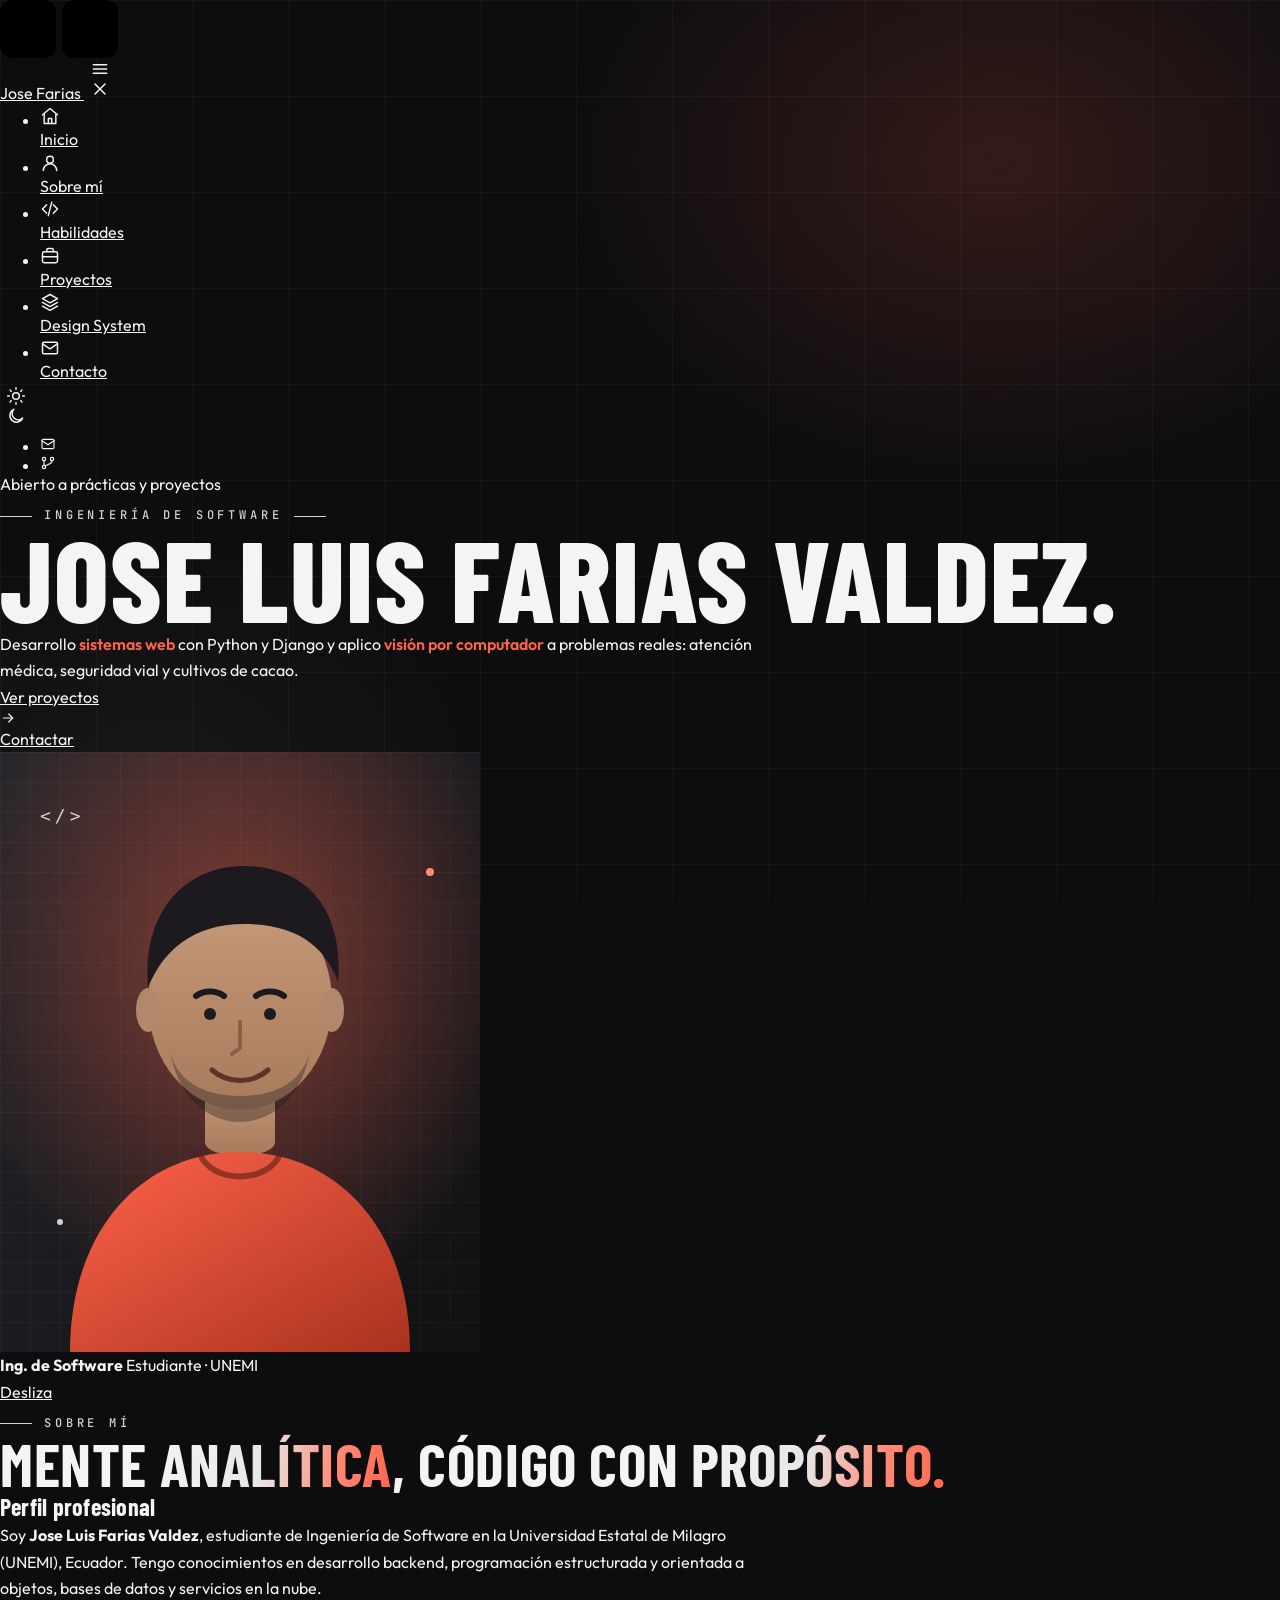
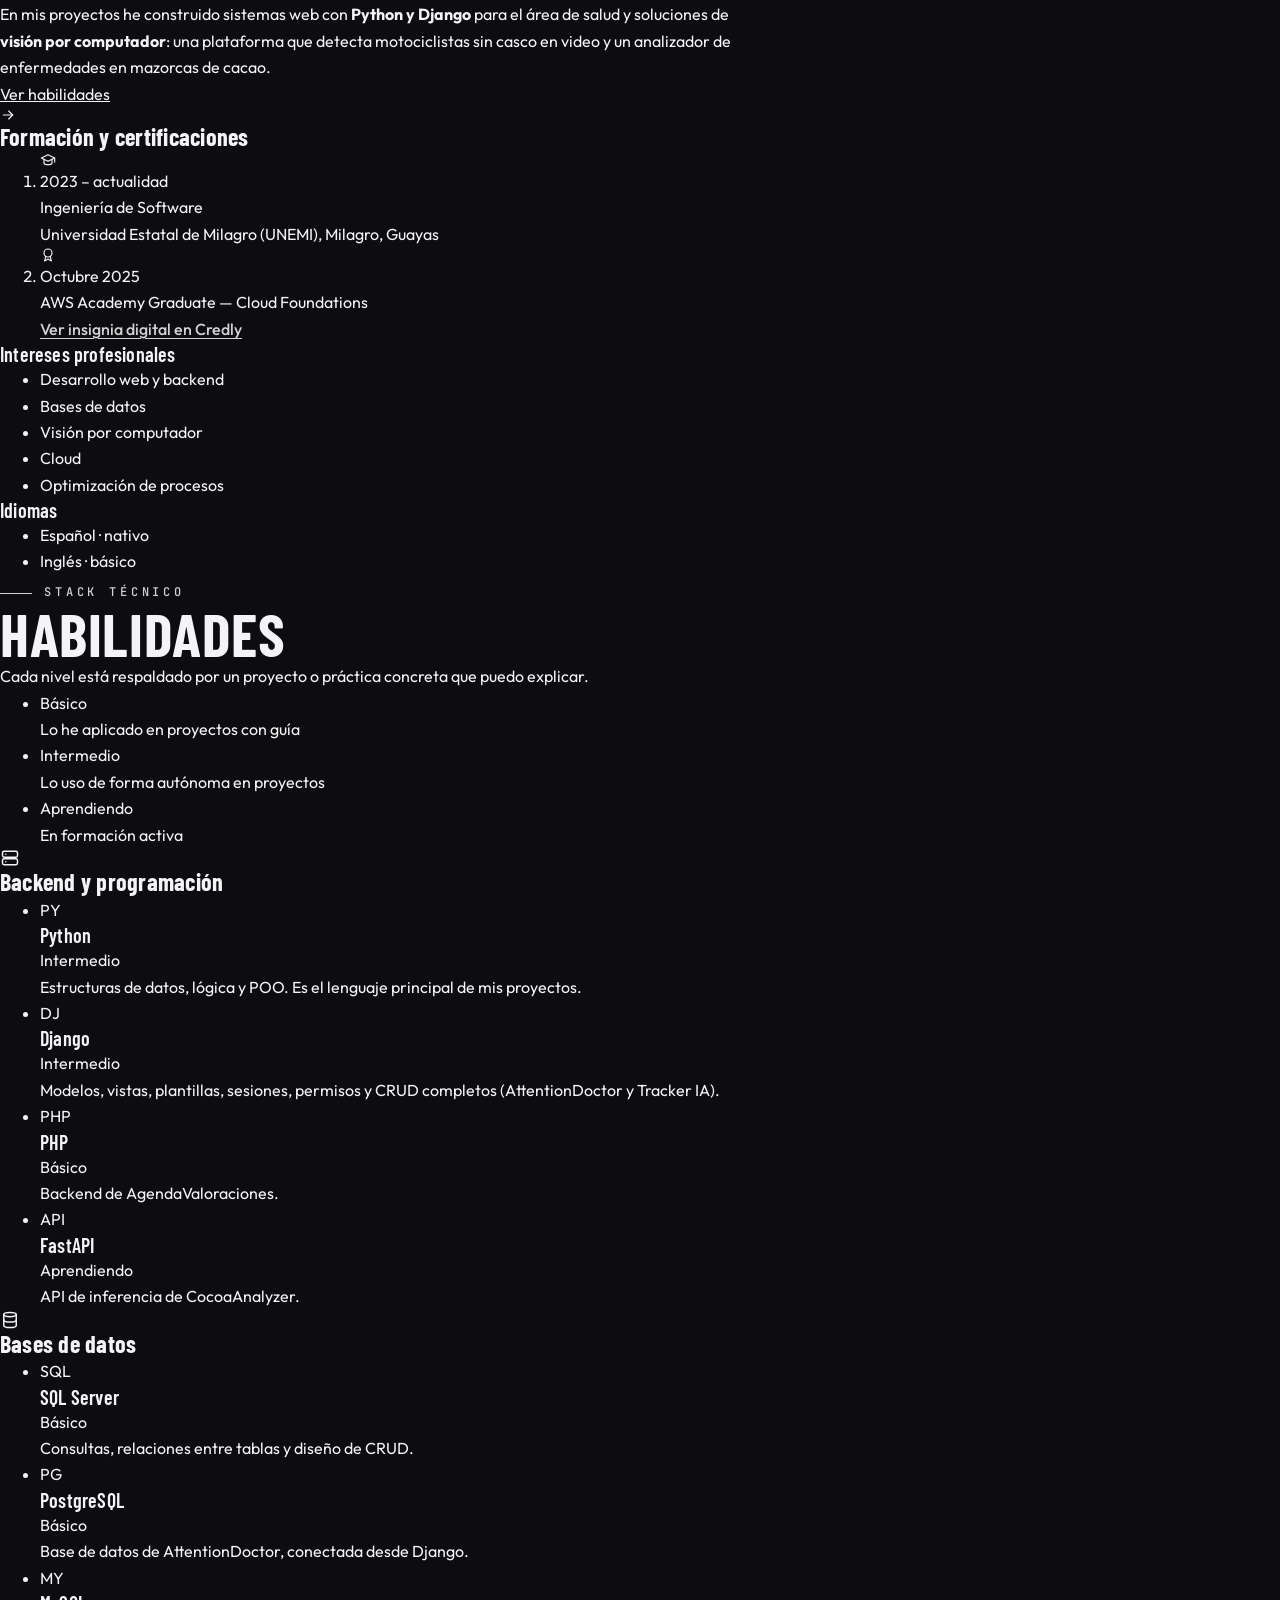
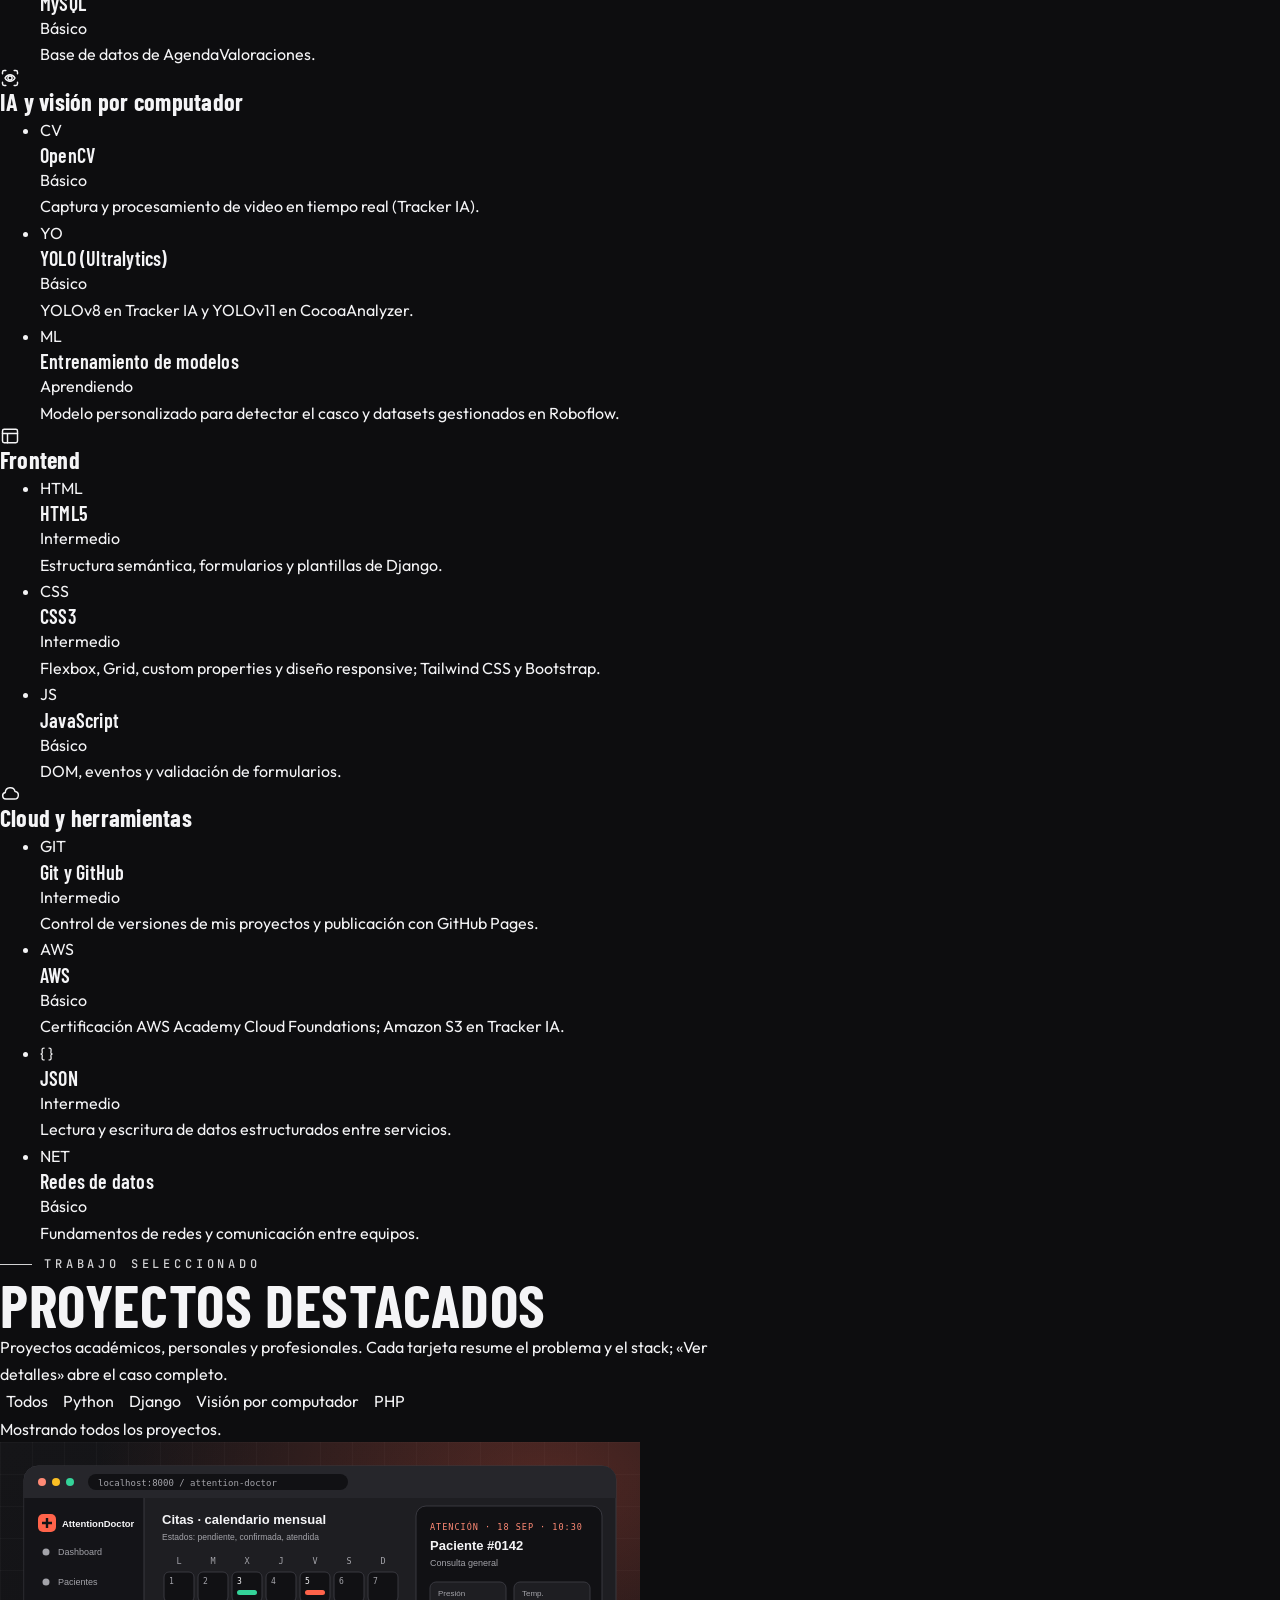
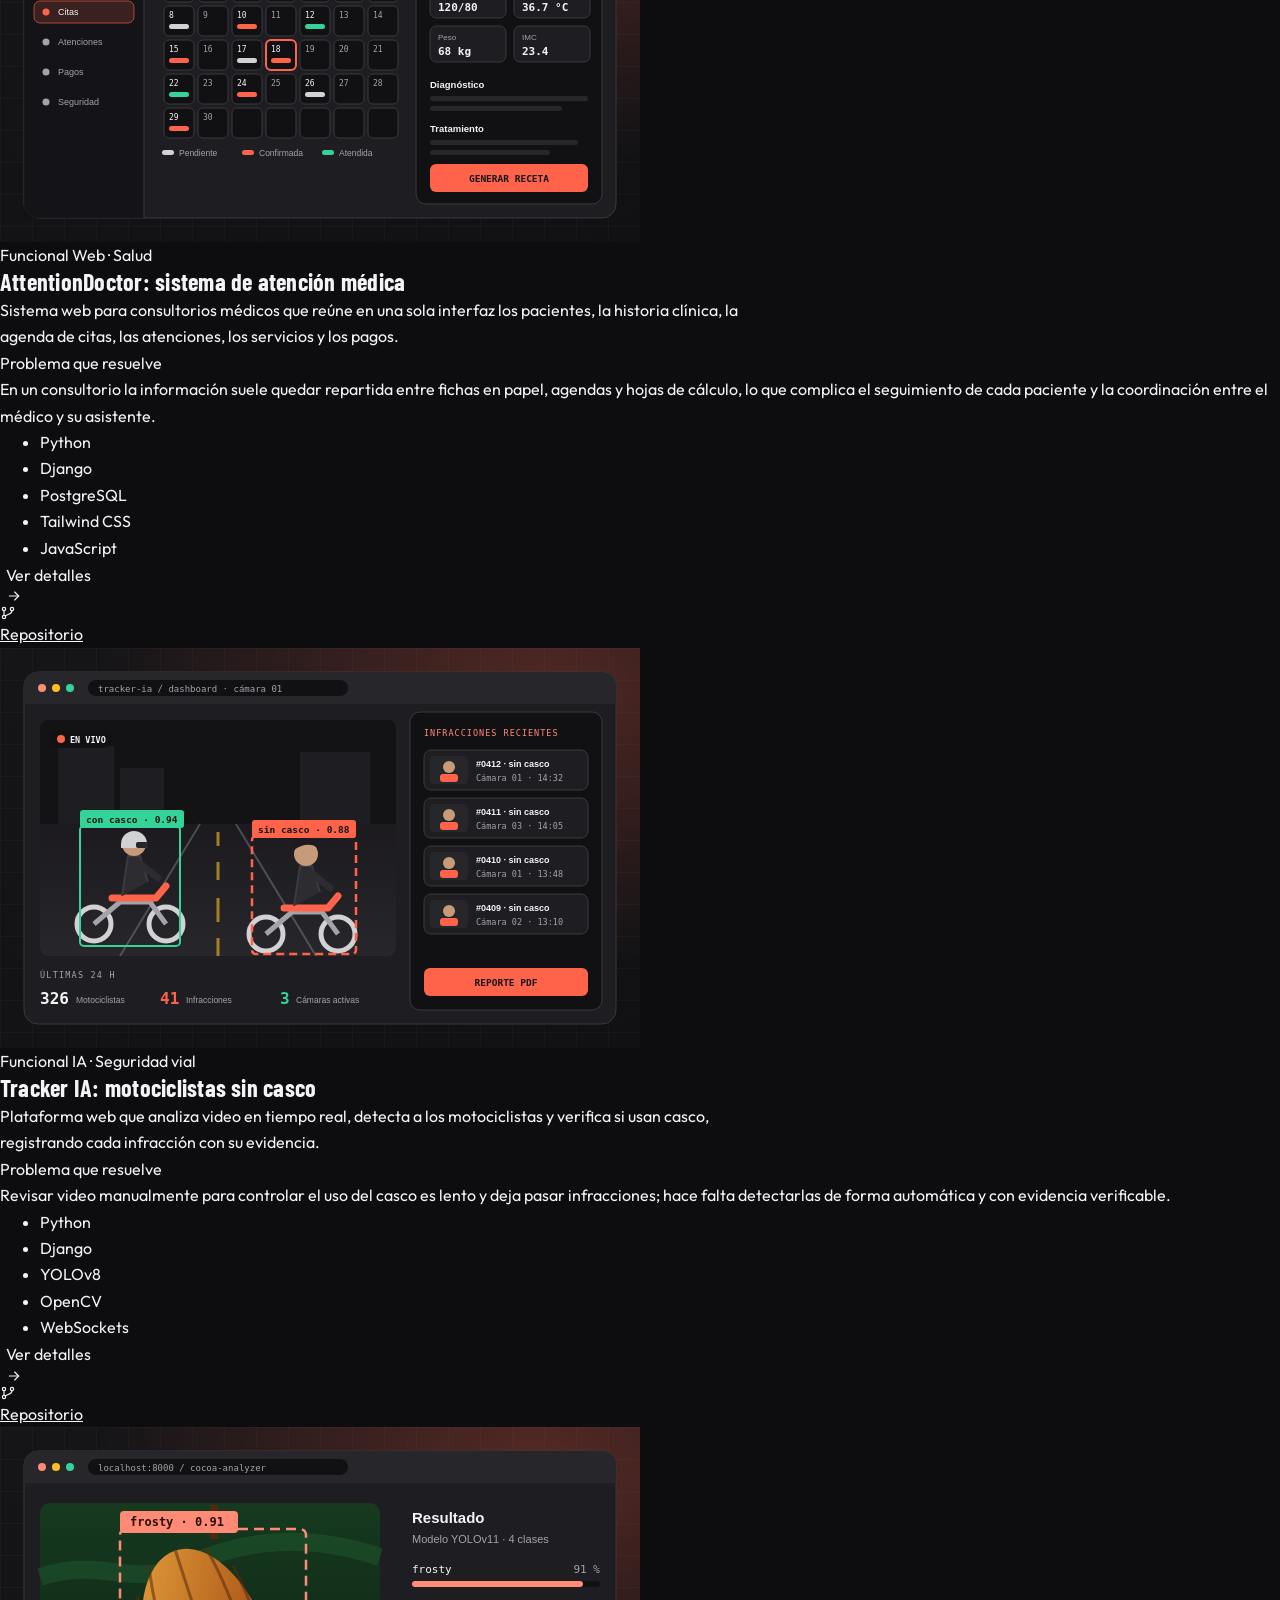
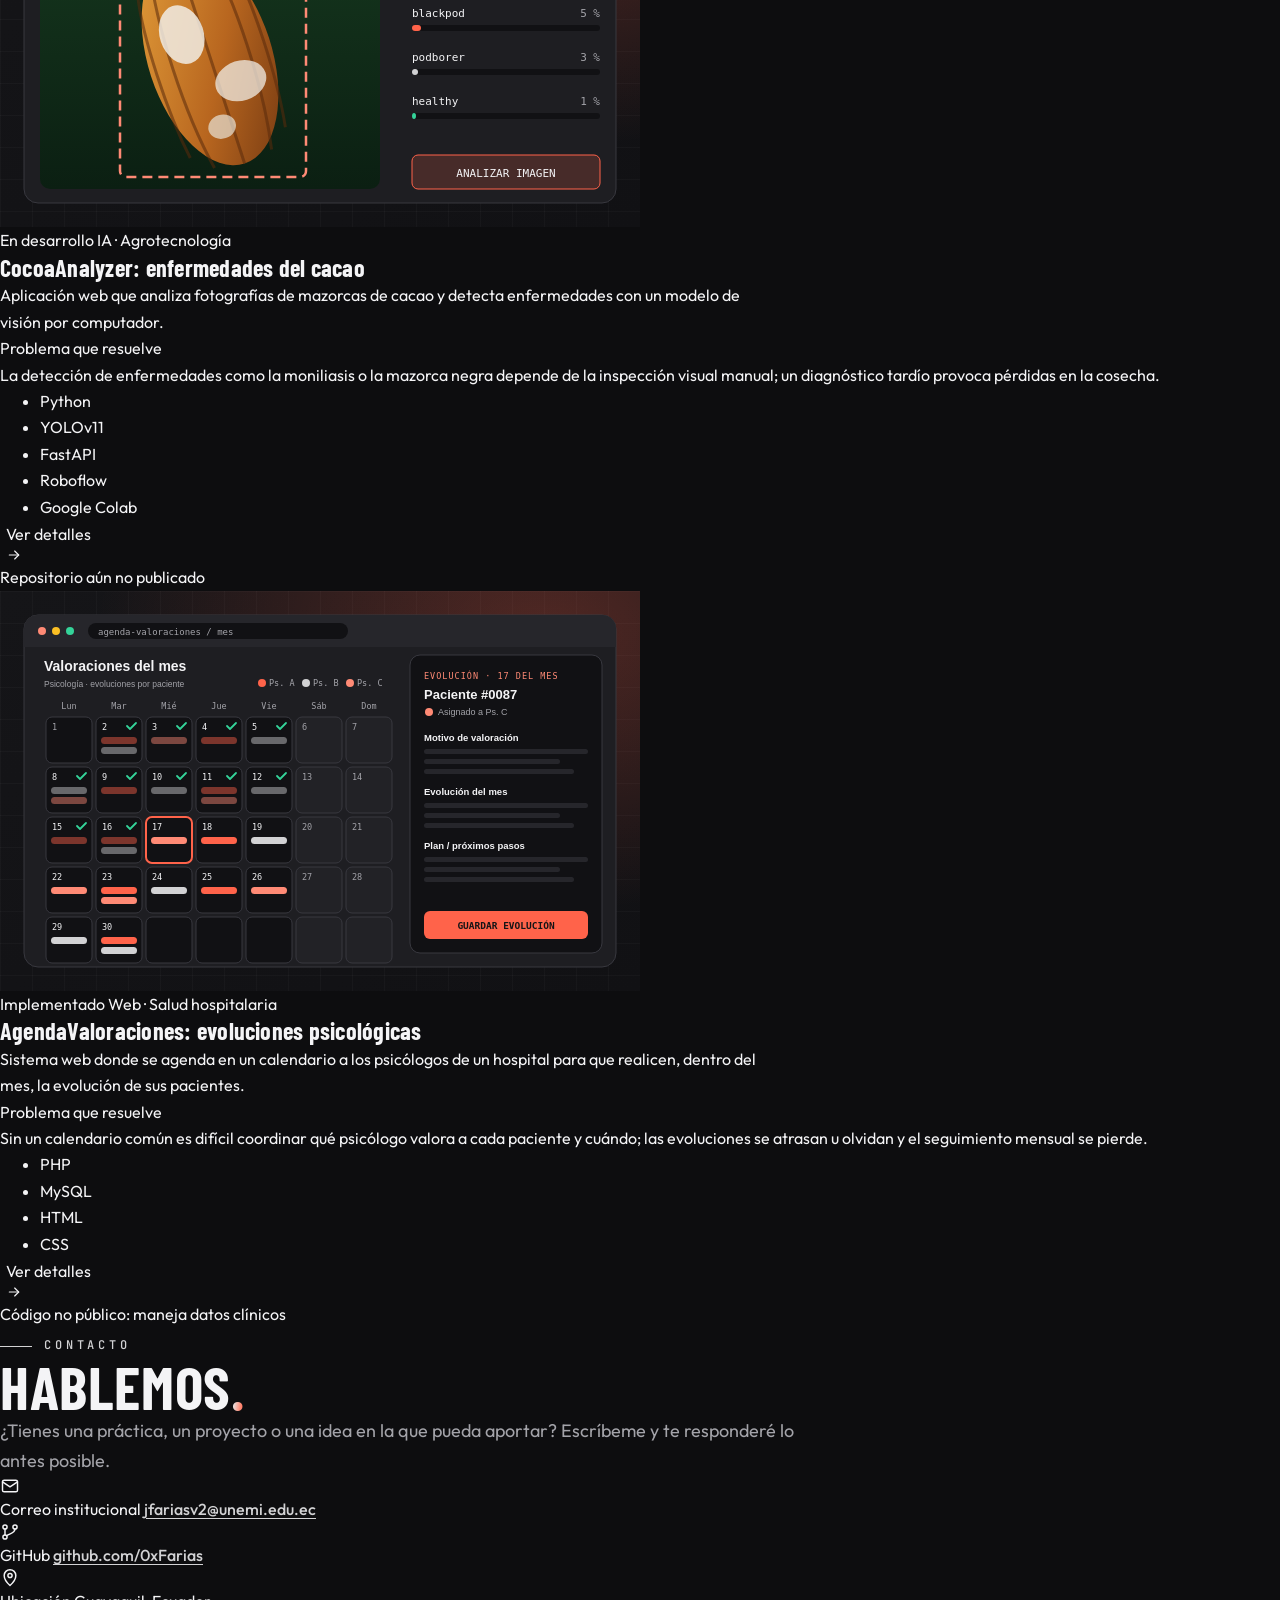
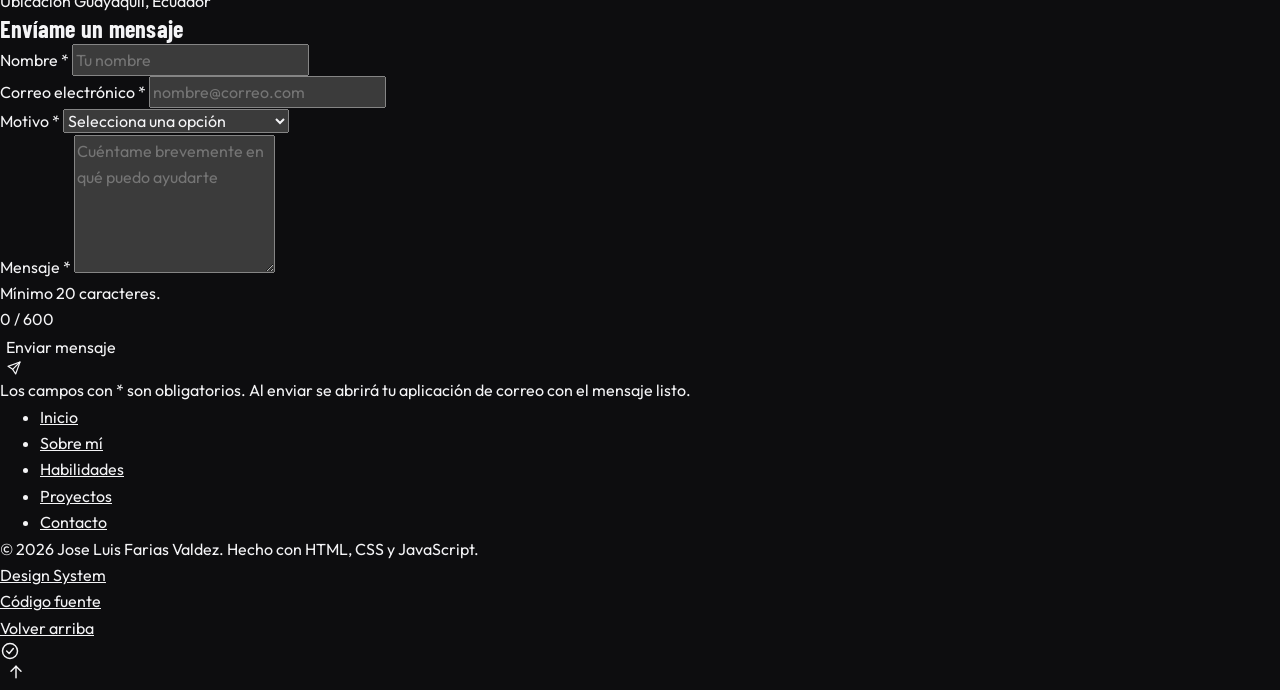
==== commit 9d4bd44f: "3. design tokens, fuentes y estilos base Variables CSS (colores de la paleta Opaline para tema oscur" ====
--- a/index.html
+++ b/index.html
@@ -186,11 +186,6 @@
               y soluciones de <strong>visión por computador</strong>: una plataforma que detecta motociclistas sin
               casco en video y un analizador de enfermedades en mazorcas de cacao.
             </p>
-            <p>
-              Aprendo tecnologías nuevas con rapidez y me adapto a distintos tipos de trabajo. Me enfoco en
-              <span class="text-highlight">resolver problemas con lógica y análisis de procesos</span>, comunicarme
-              con claridad y trabajar tanto en equipo como de forma autónoma.
-            </p>
             <div class="about__actions">
               <a class="btn btn--secondary btn--sm" href="#habilidades">Ver habilidades <svg class="icon icon--sm icon--arrow" aria-hidden="true" focusable="false"><use href="#i-arrow-right"></use></svg></a>
             </div>
--- a/css/main.css
+++ b/css/main.css
@@ -0,0 +1,12 @@
+/* ==========================================================================
+   main.css — Punto de entrada de estilos
+   Orden: tokens → base → layout → componentes → páginas
+   Cada archivo tiene una única responsabilidad (arquitectura por capas).
+   ========================================================================== */
+
+/* 1. Base: decisiones visuales y estilos globales */
+@import url("base/tokens.css");
+@import url("base/fonts.css");
+@import url("base/reset.css");
+@import url("base/typography.css");
+@import url("base/utilities.css");
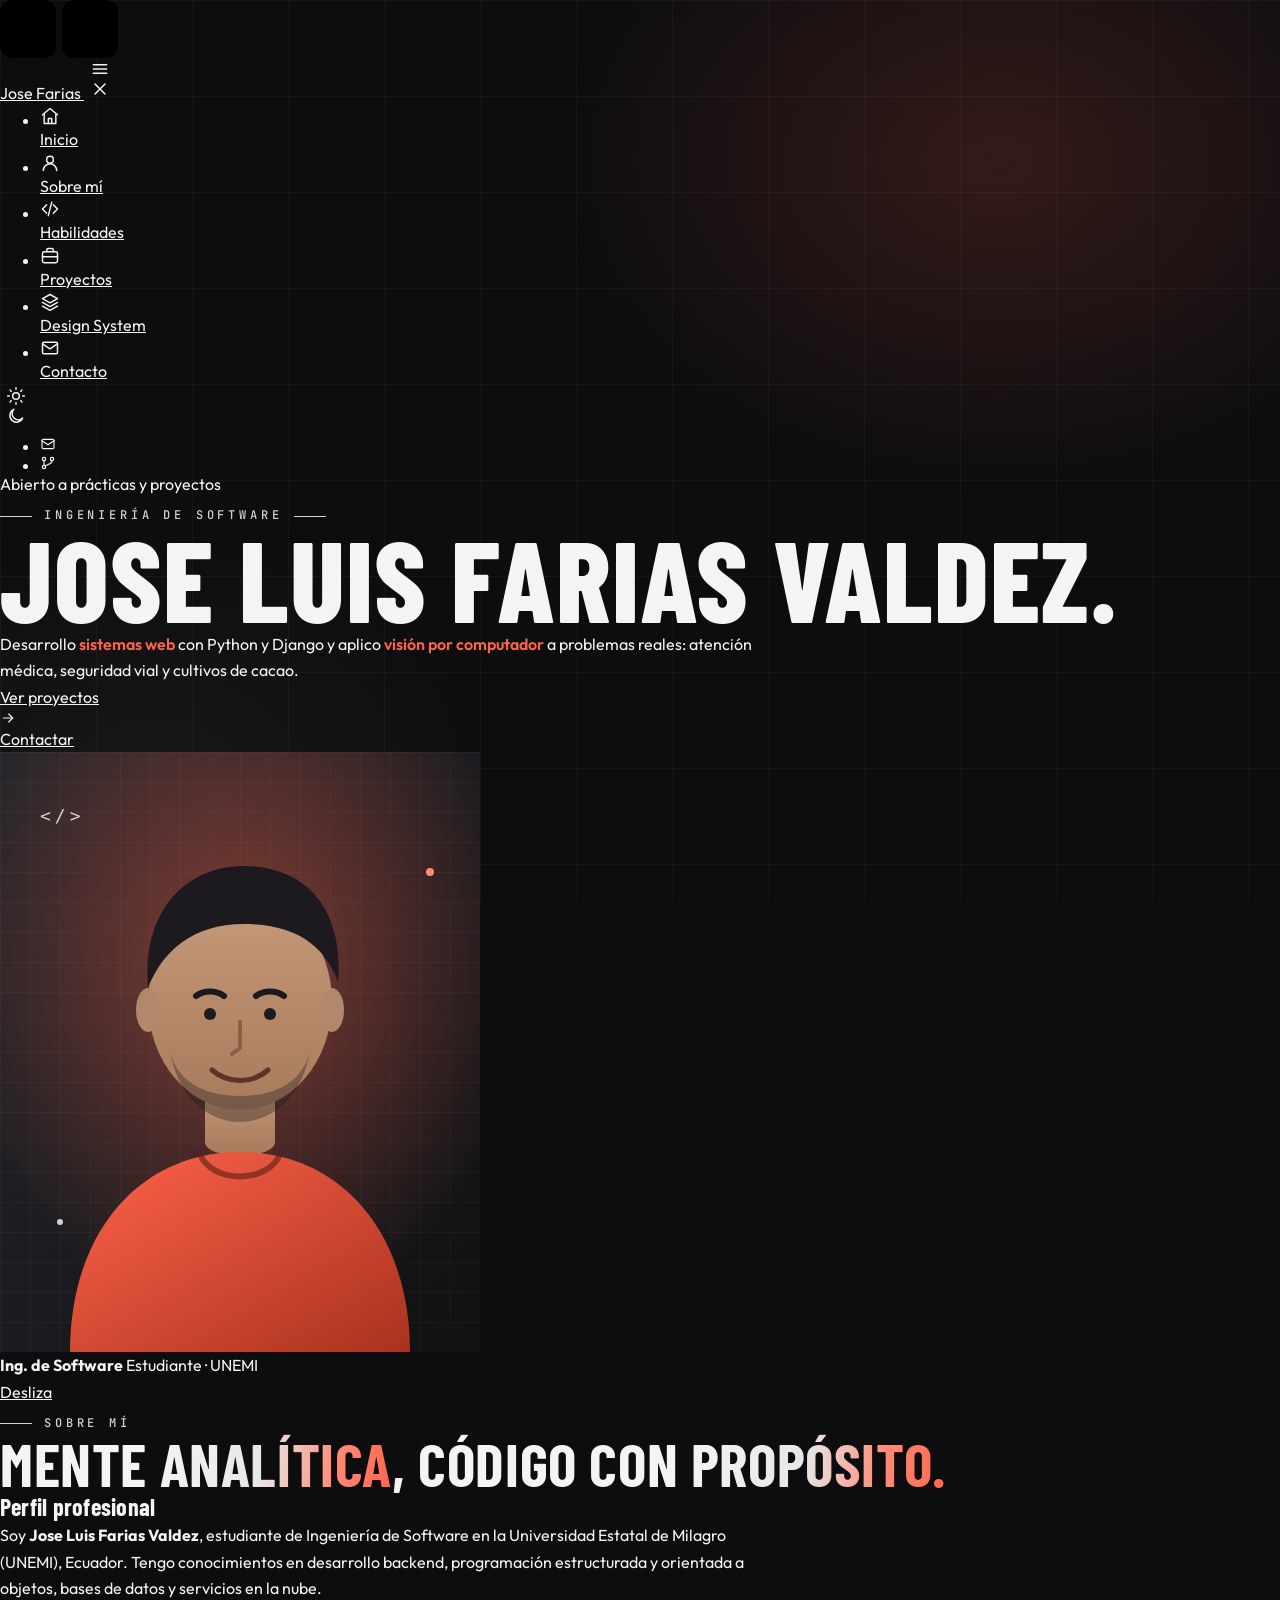
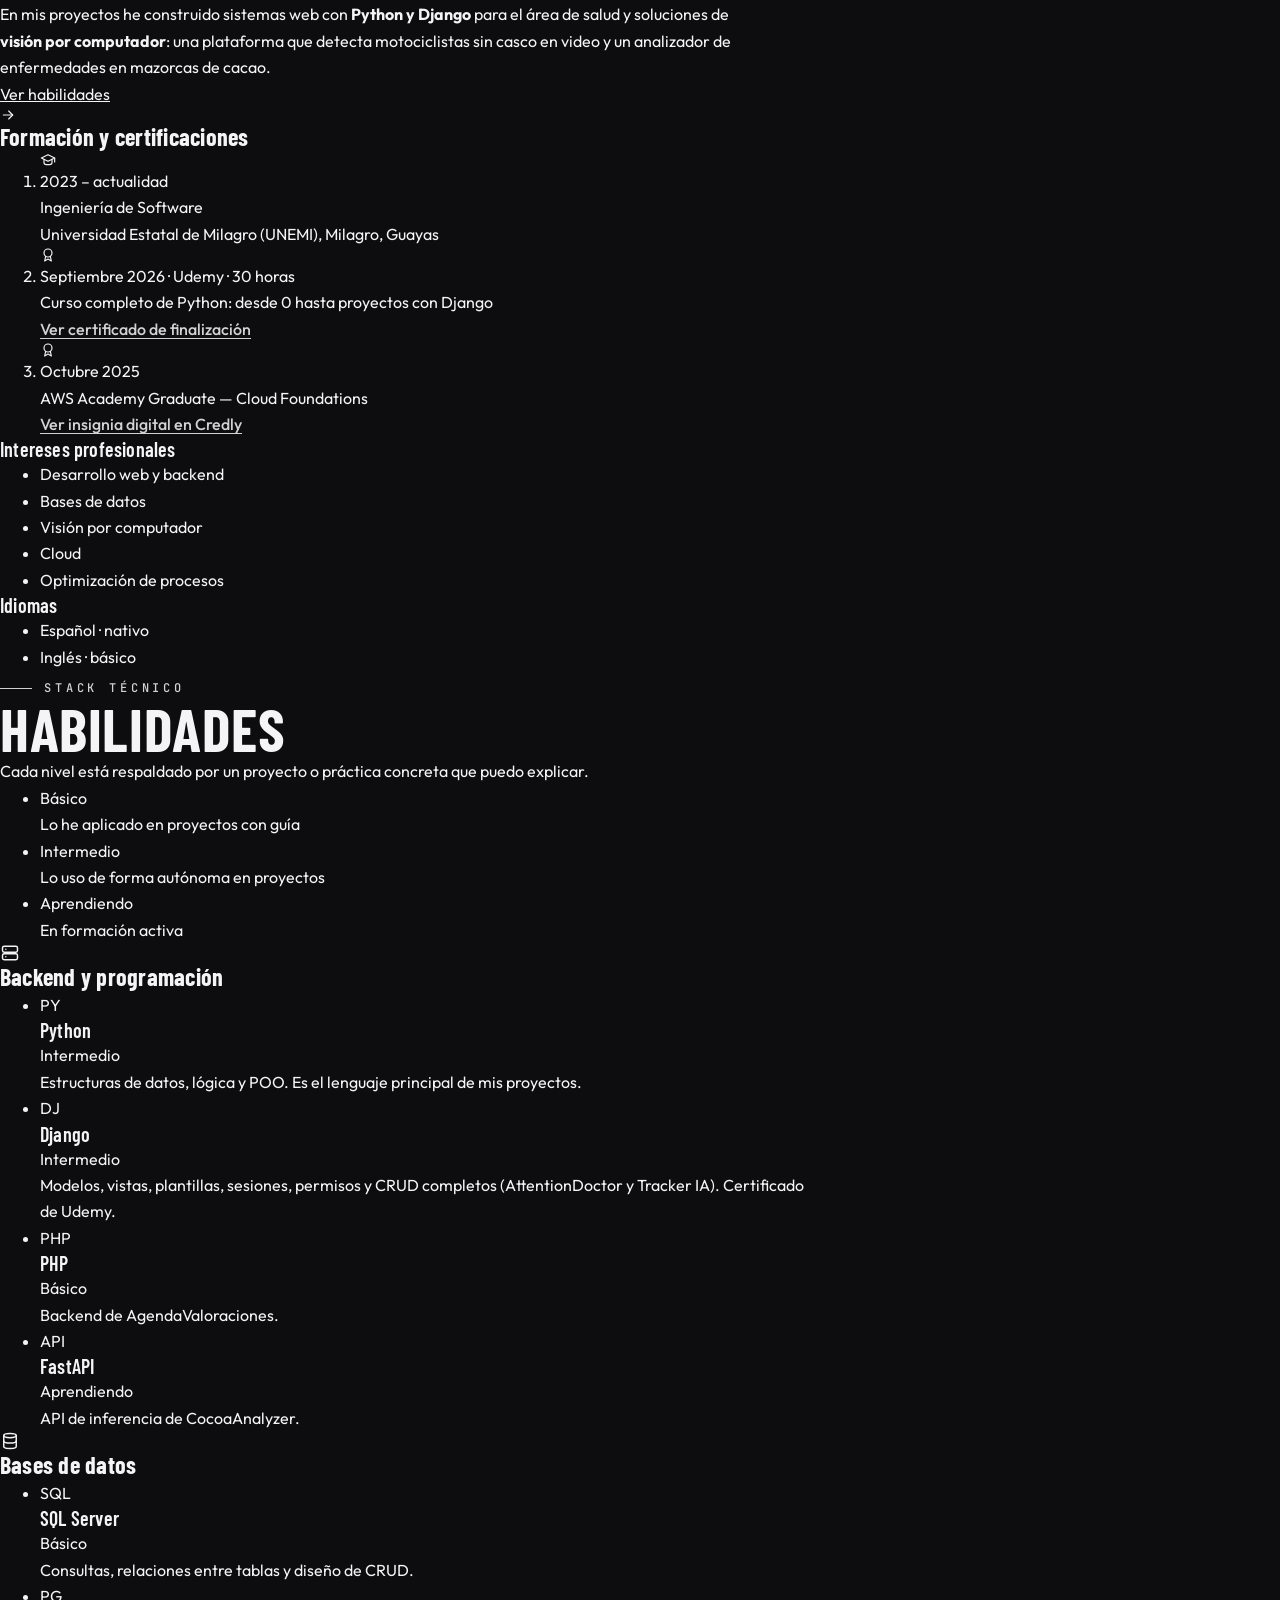
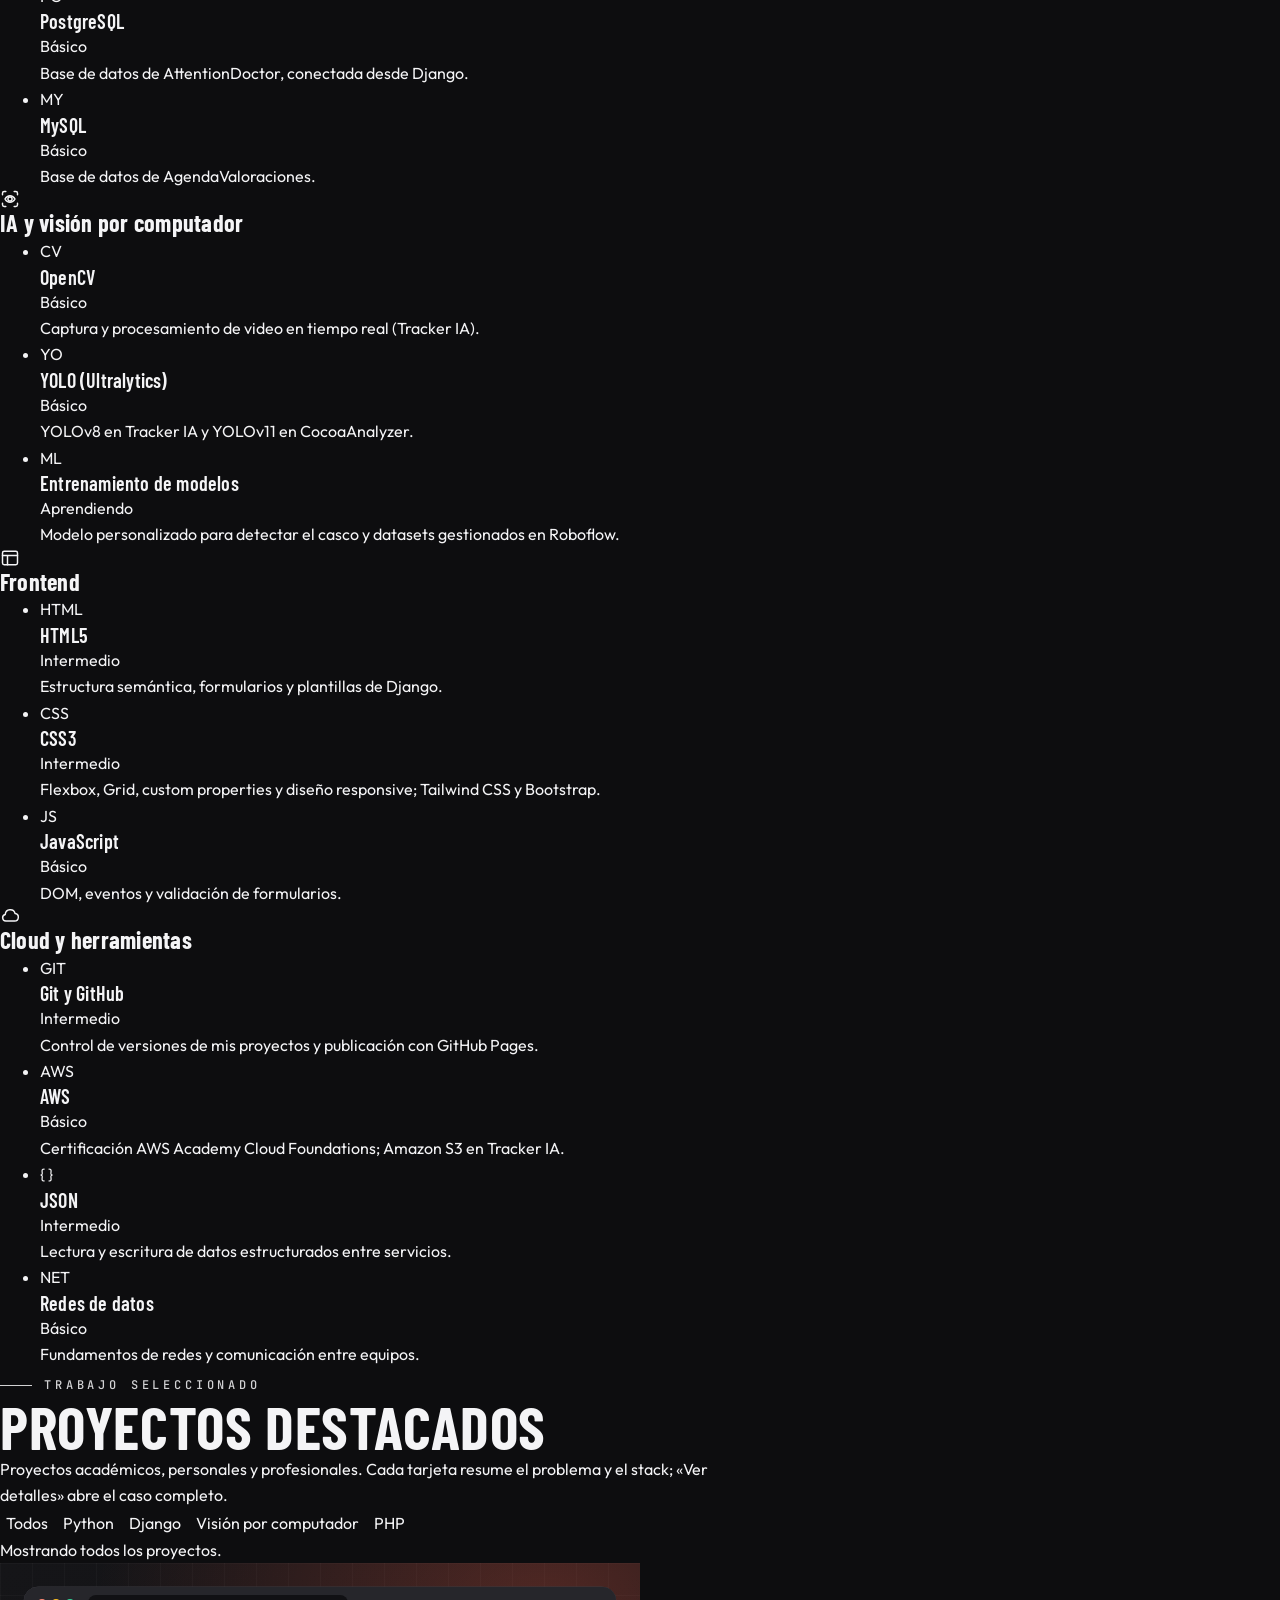
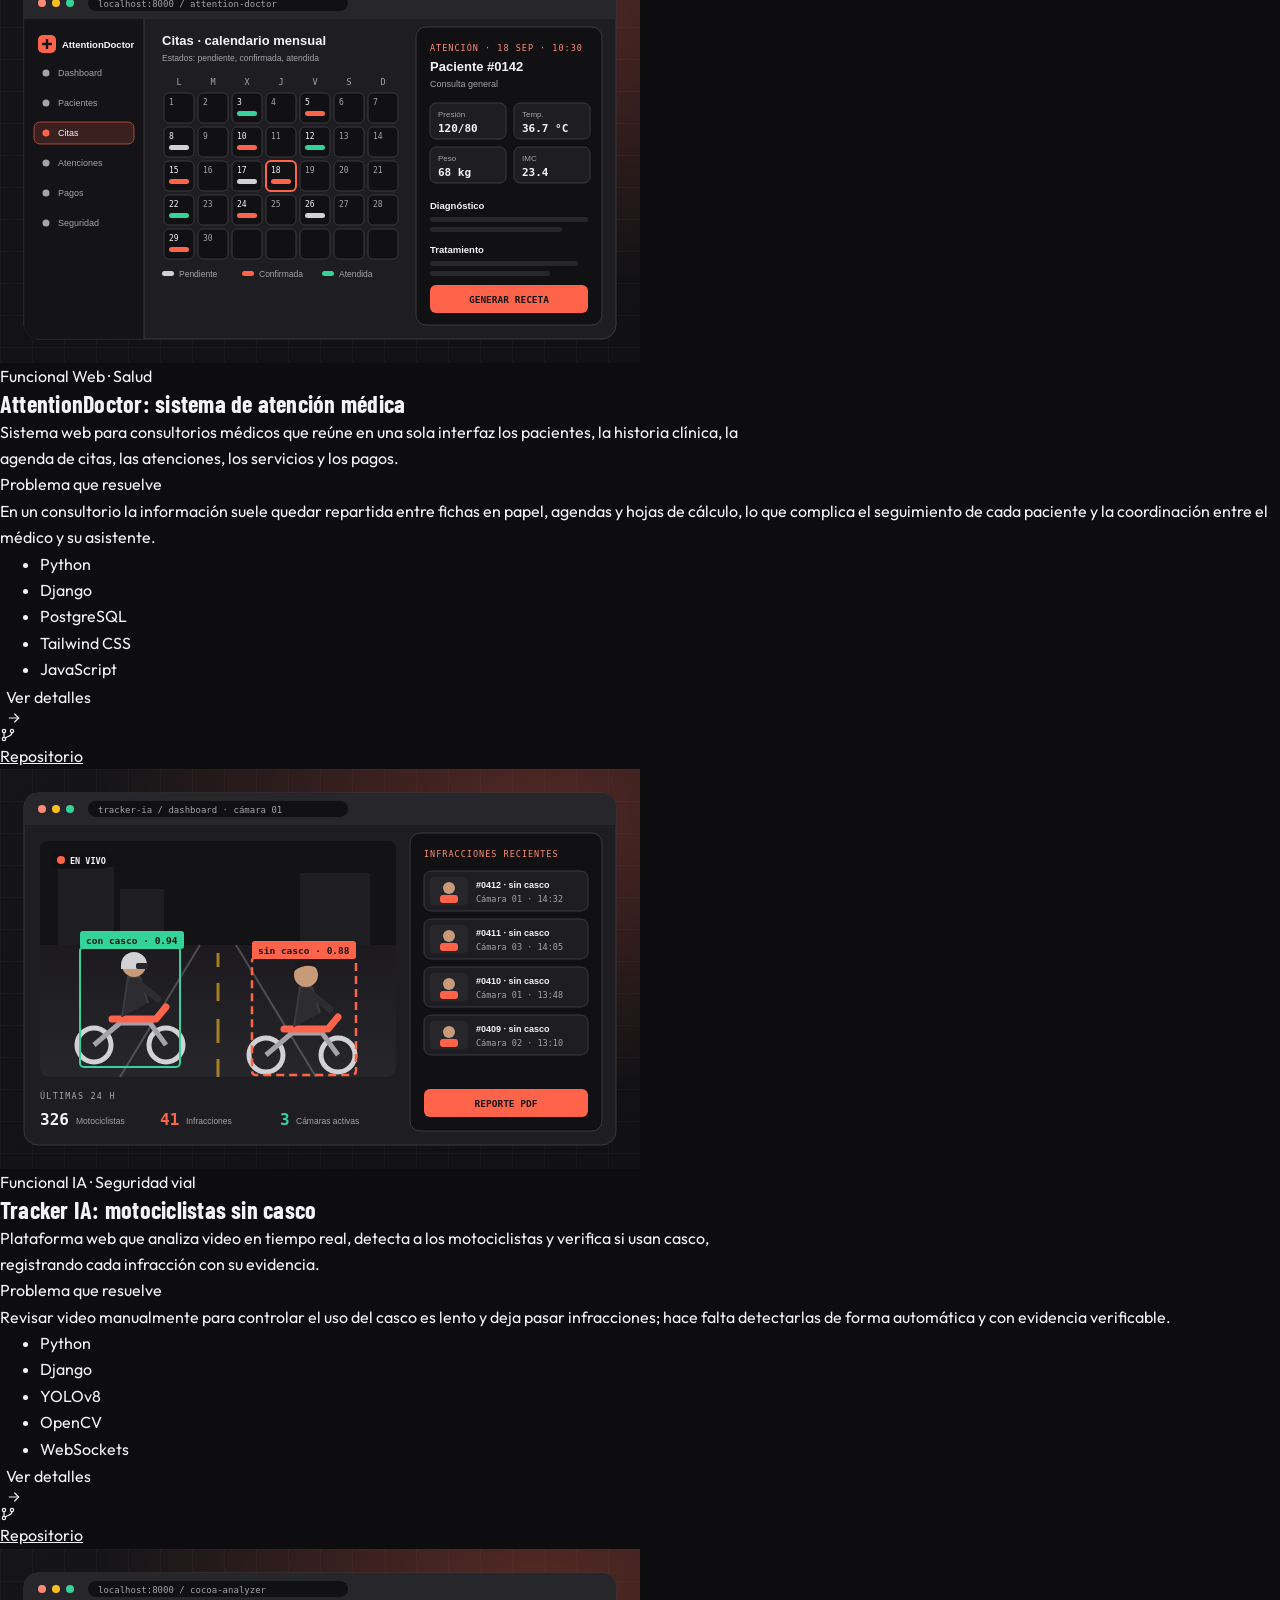
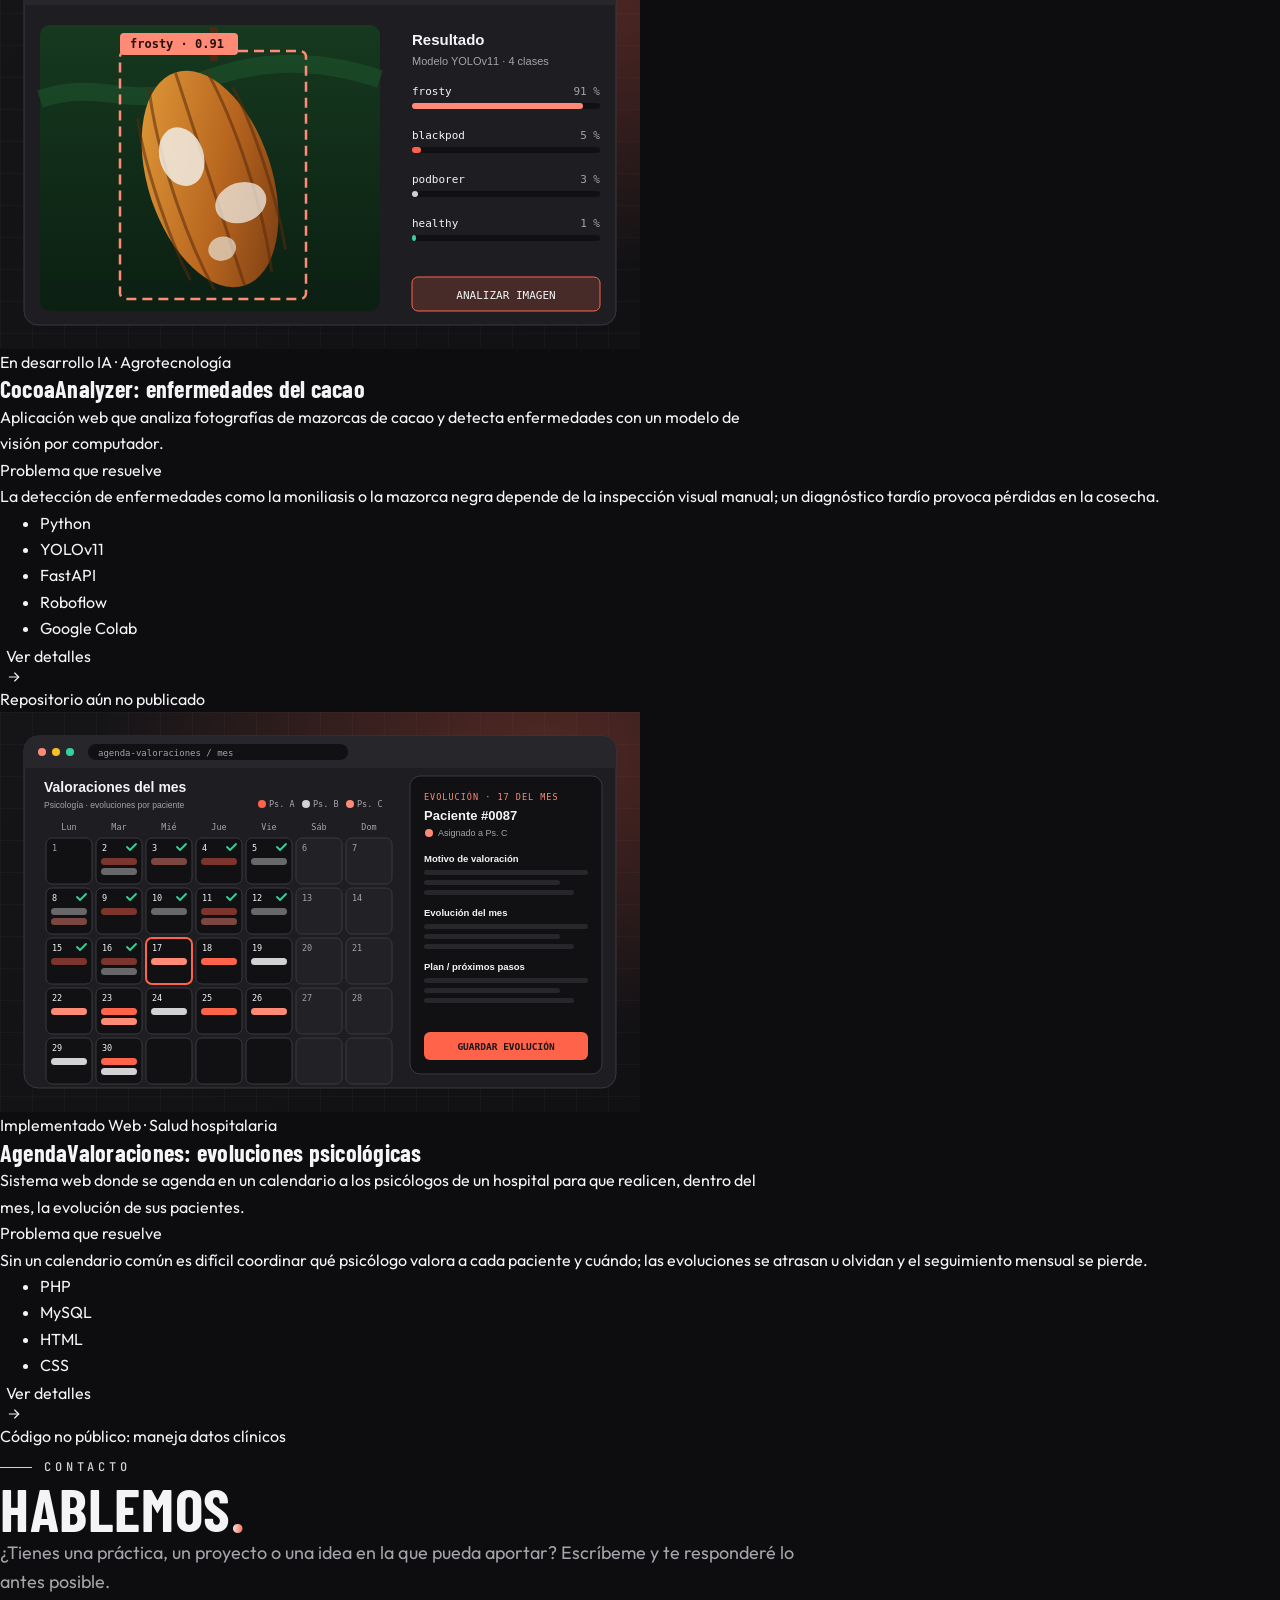
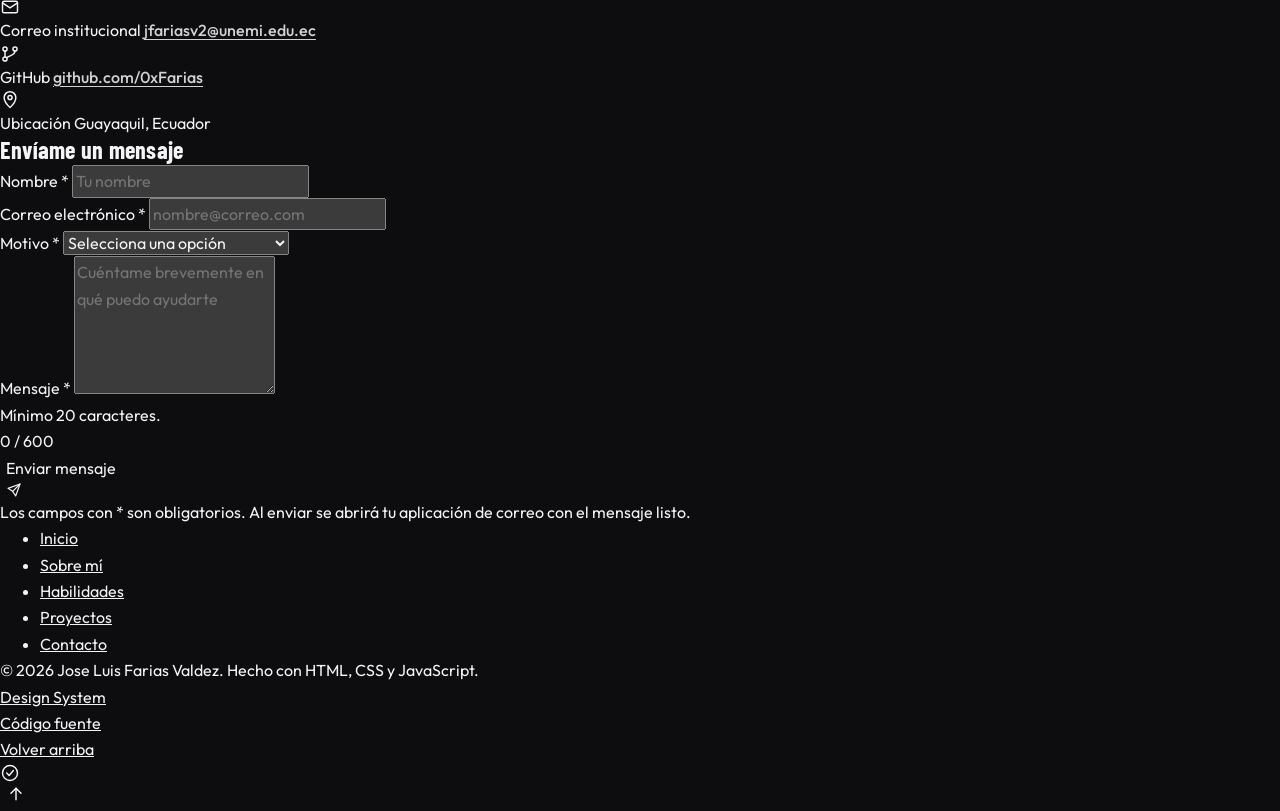
==== commit 1d5b1bce: "agregar certificado de Python y Django (Udemy) Nuevo elemento en Formación y certificaciones con el " ====
--- a/index.html
+++ b/index.html
@@ -205,6 +205,14 @@
               <li class="timeline__item">
                 <span class="timeline__icon"><svg class="icon icon--sm" aria-hidden="true" focusable="false"><use href="#i-award"></use></svg></span>
                 <div>
+                  <p class="timeline__meta">Septiembre 2026 · Udemy · 30 horas</p>
+                  <p class="timeline__title">Curso completo de Python: desde 0 hasta proyectos con Django</p>
+                  <p class="timeline__text"><a class="link" href="https://ude.my/UC-e4451a75-4604-483d-979d-471fdb543c91" target="_blank" rel="noopener noreferrer">Ver certificado de finalización</a></p>
+                </div>
+              </li>
+              <li class="timeline__item">
+                <span class="timeline__icon"><svg class="icon icon--sm" aria-hidden="true" focusable="false"><use href="#i-award"></use></svg></span>
+                <div>
                   <p class="timeline__meta">Octubre 2025</p>
                   <p class="timeline__title">AWS Academy Graduate — Cloud Foundations</p>
                   <p class="timeline__text"><a class="link" href="https://www.credly.com/go/4g2S7dKG" target="_blank" rel="noopener noreferrer">Ver insignia digital en Credly</a></p>
@@ -293,7 +301,7 @@
                       <span class="level__label">Intermedio</span>
                     </p>
                   </div>
-                  <p class="skill__desc">Modelos, vistas, plantillas, sesiones, permisos y CRUD completos (AttentionDoctor y Tracker IA).</p>
+                  <p class="skill__desc">Modelos, vistas, plantillas, sesiones, permisos y CRUD completos (AttentionDoctor y Tracker IA). Certificado de Udemy.</p>
                 </div>
               </li>
               <li class="skill">
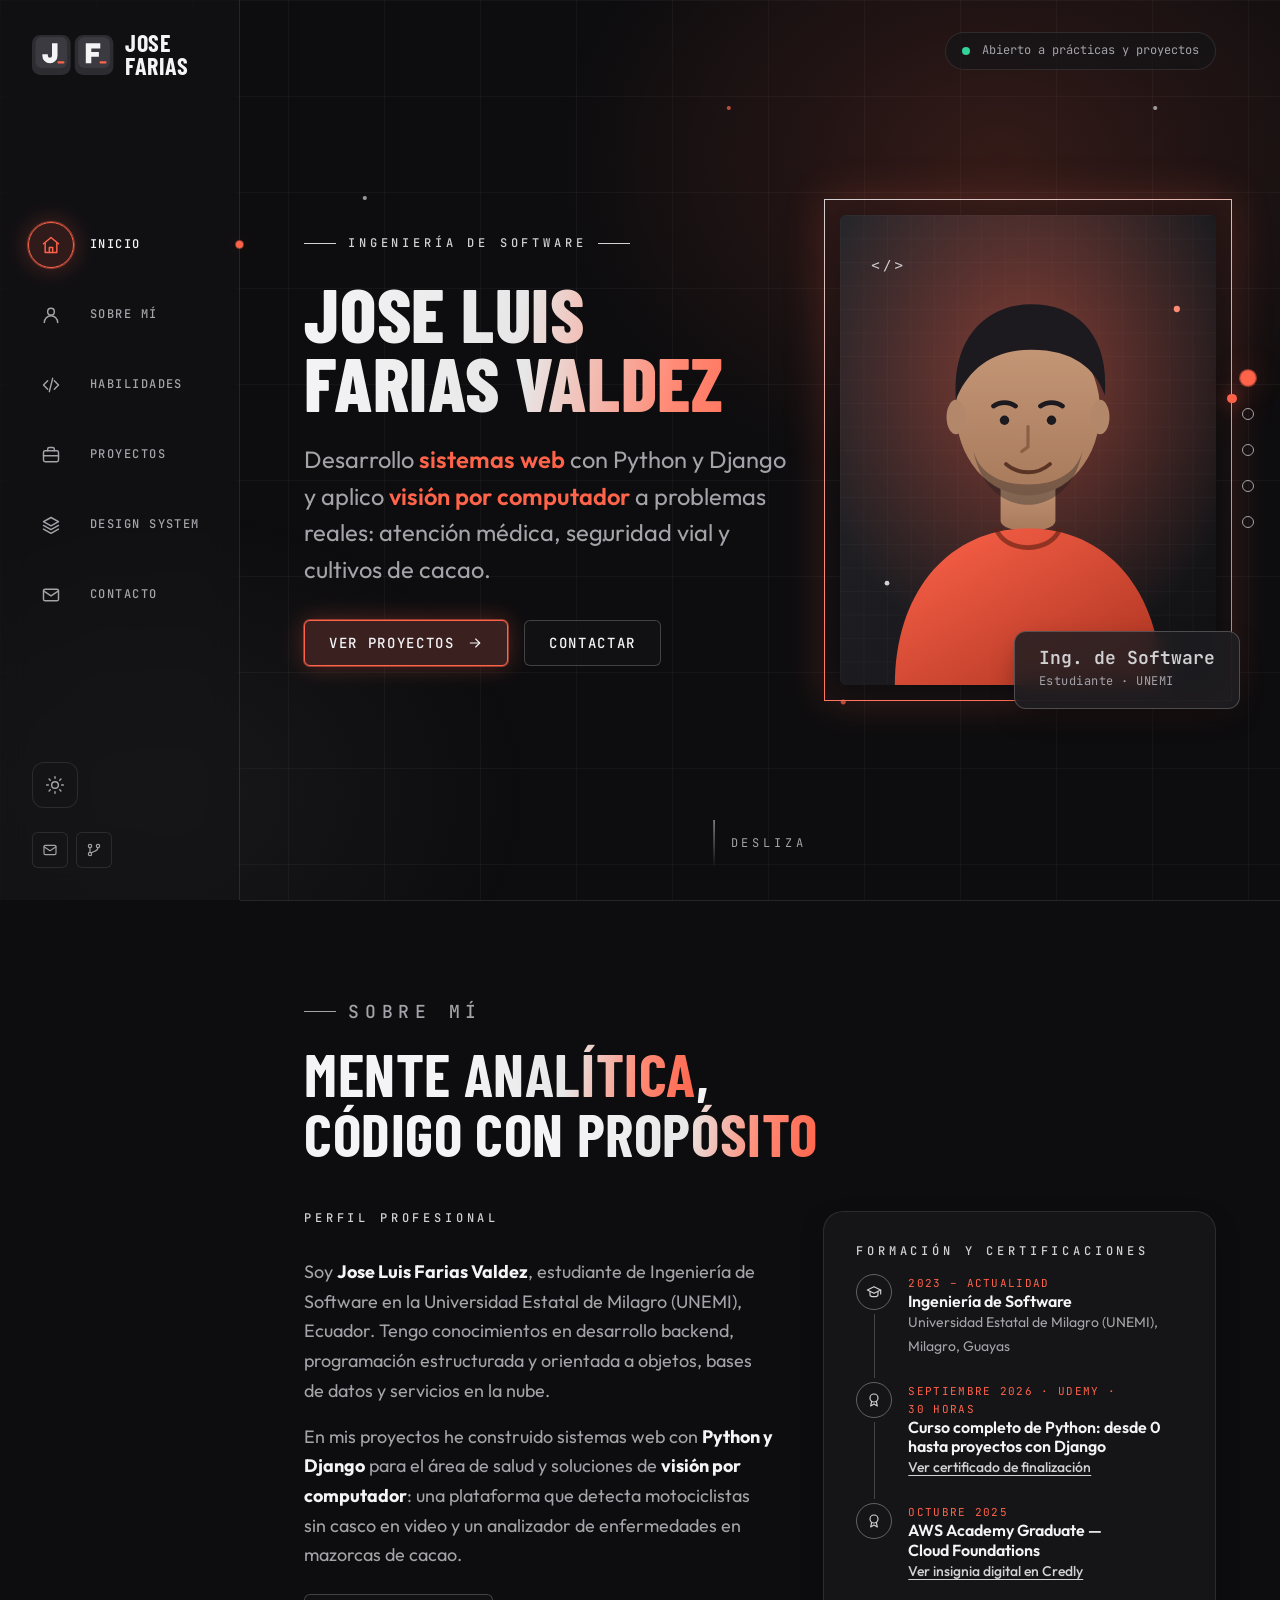
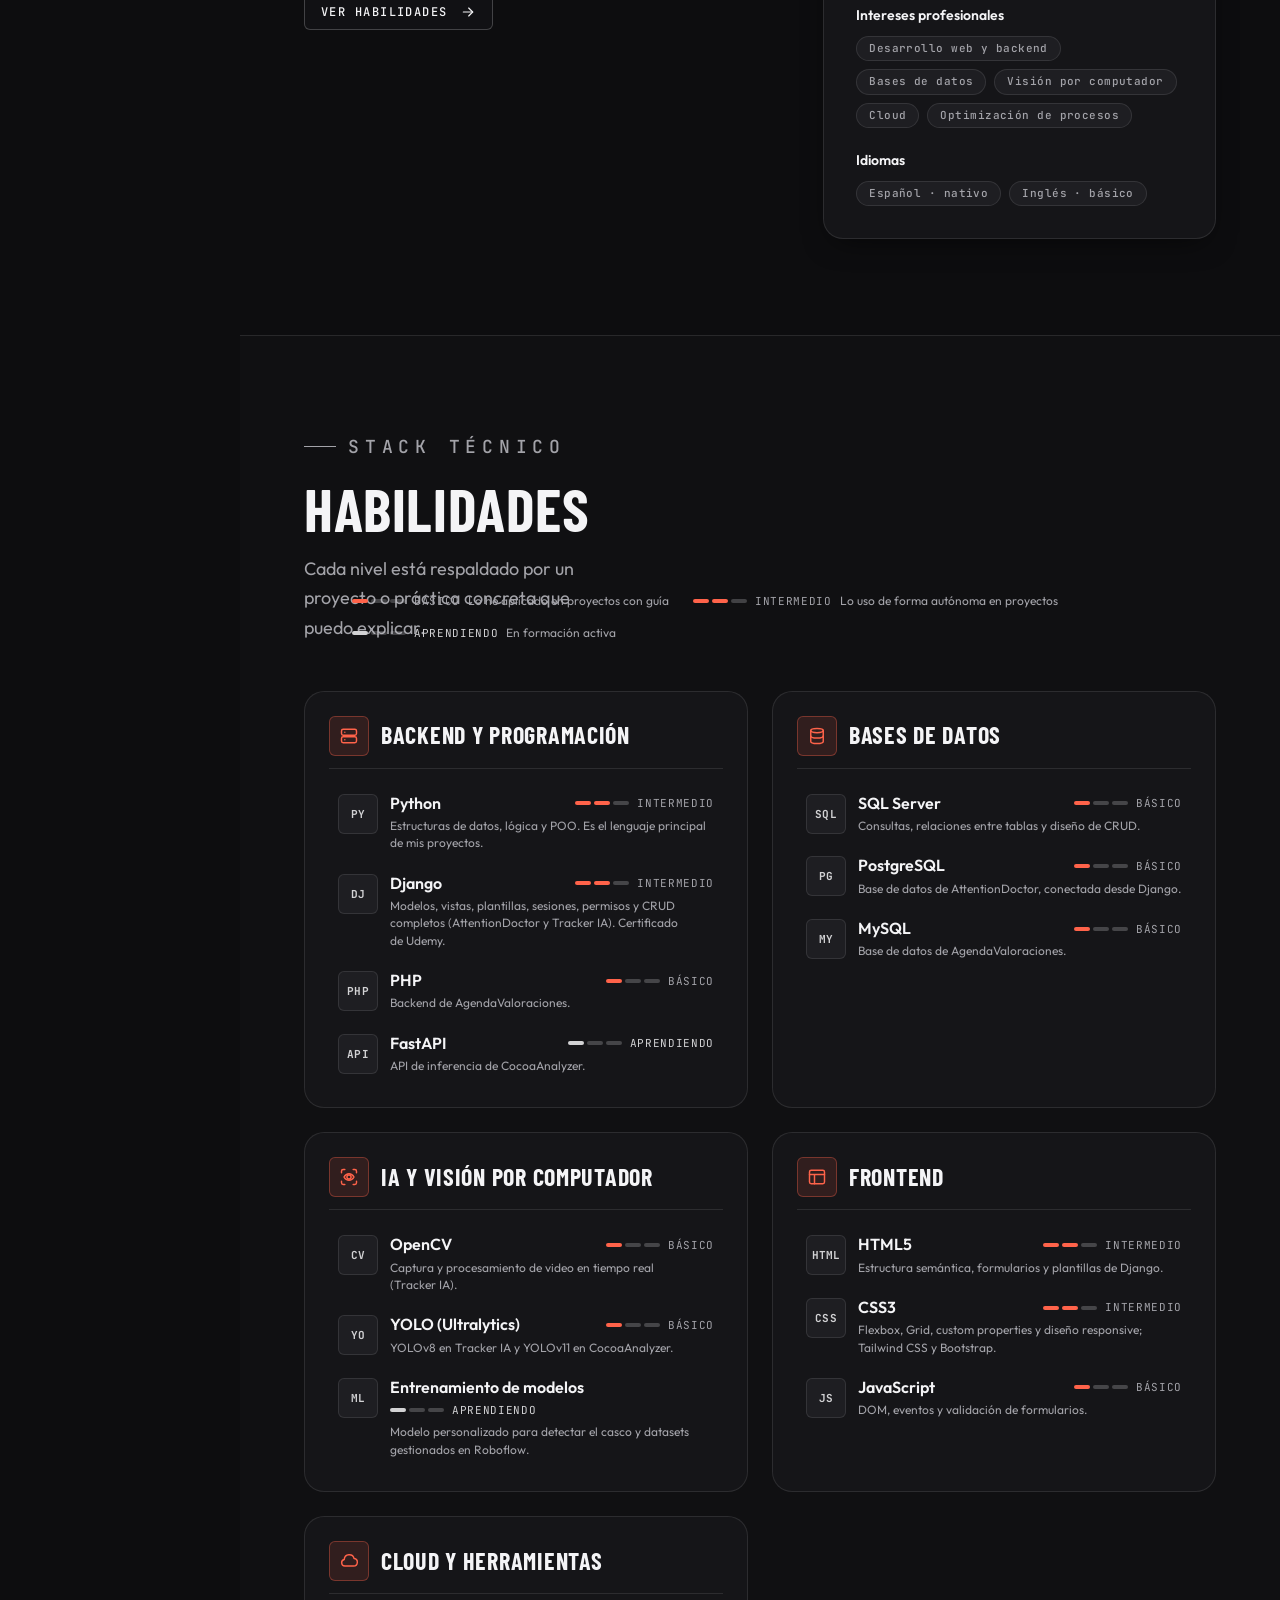
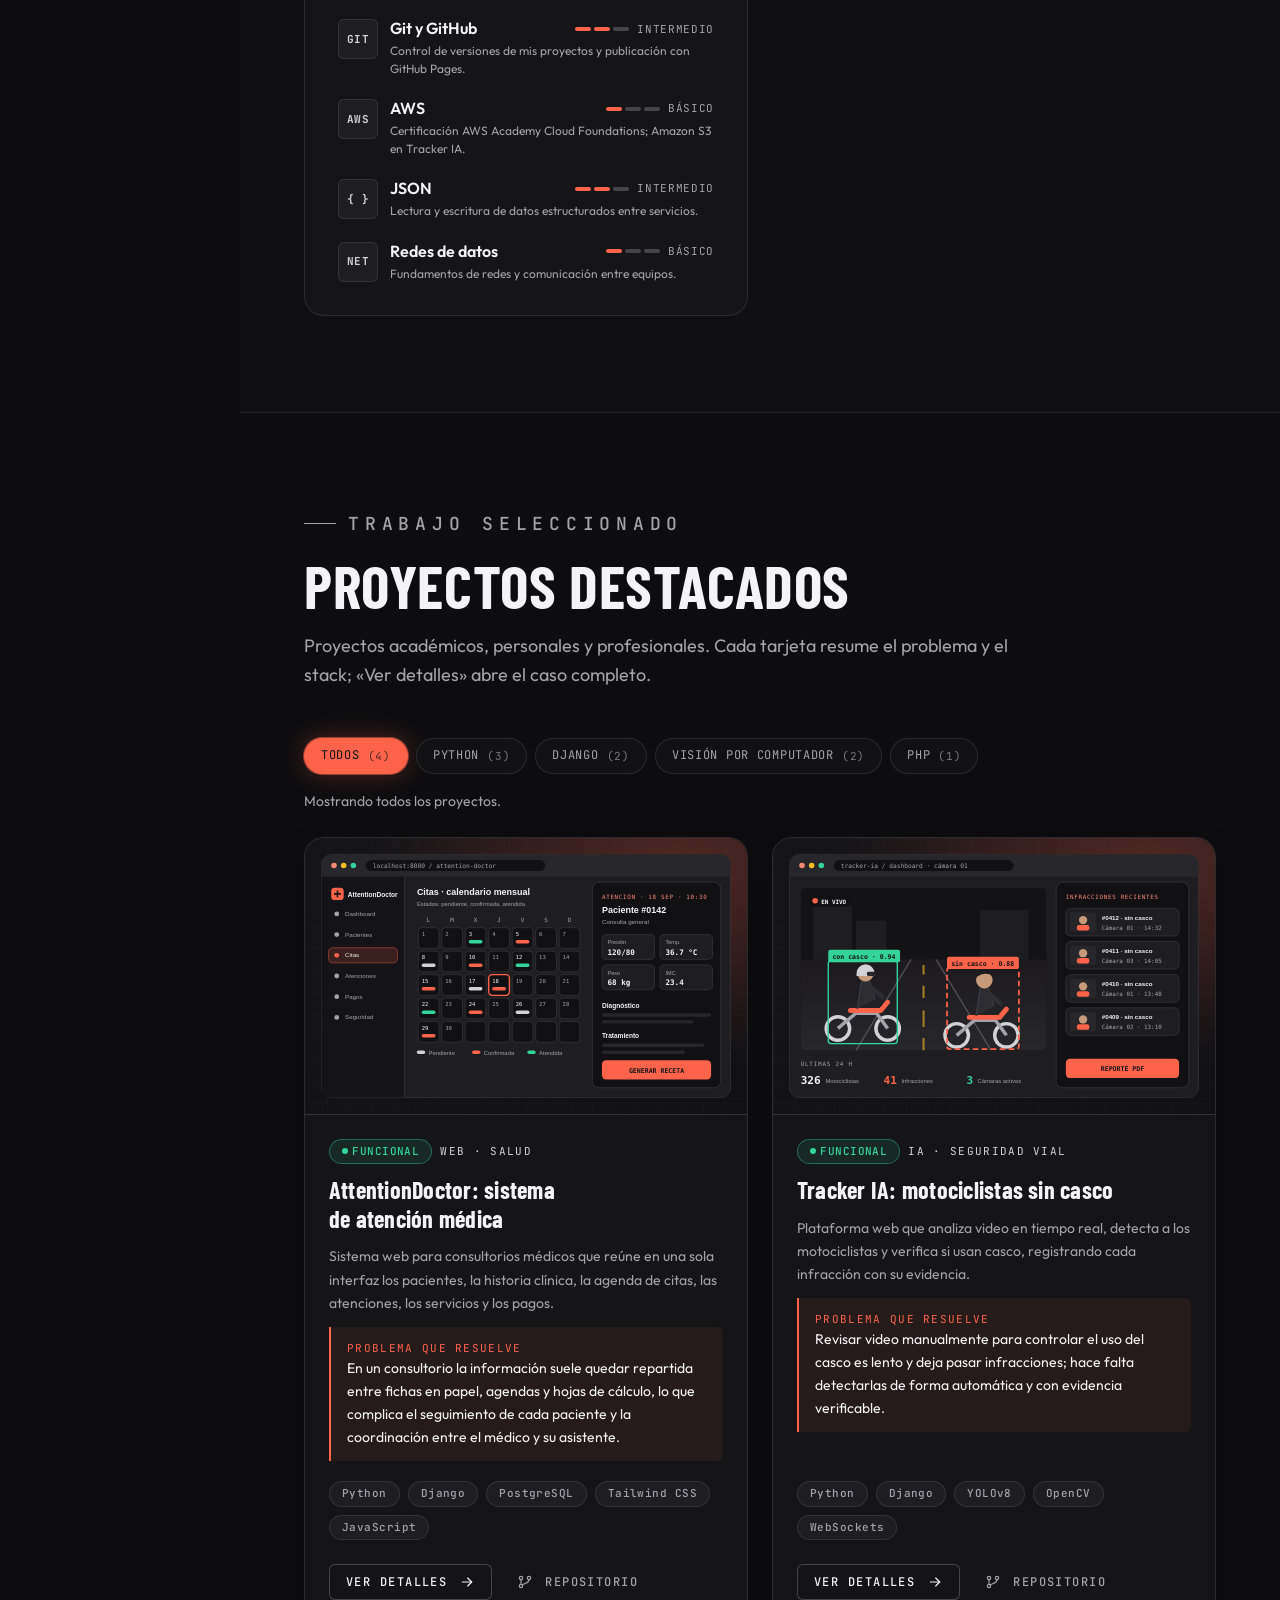
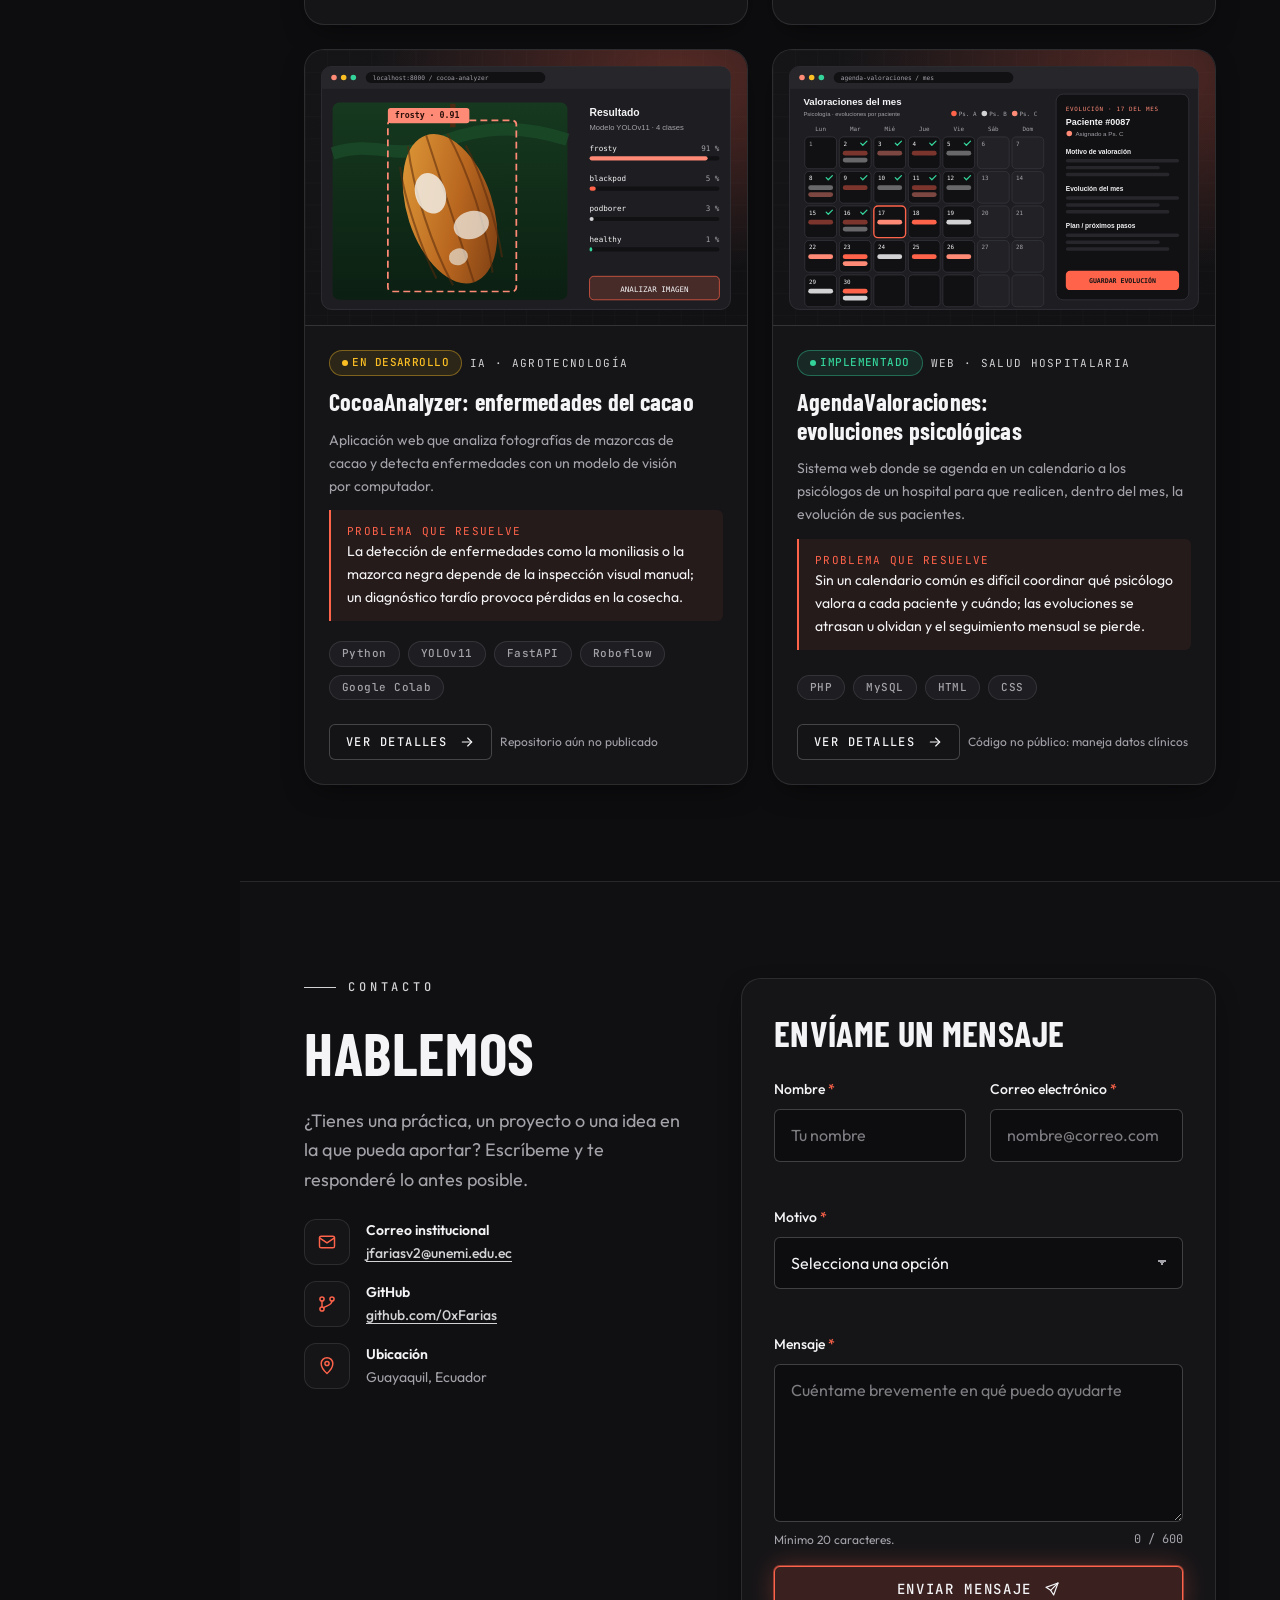
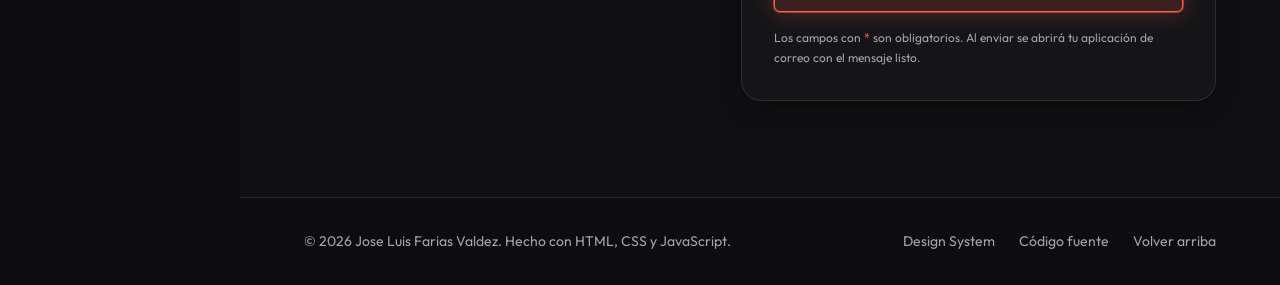
==== commit 63dfe087: "interactividad del portafolio Tema claro/oscuro con localStorage, menú móvil, navegación activa segú" ====
--- a/index.html
+++ b/index.html
@@ -3,7 +3,7 @@
 <head>
   <meta charset="UTF-8">
   <meta name="viewport" content="width=device-width, initial-scale=1">
-  <title>Jose Luis Farias Valdez — Portafolio | Ingeniería de Software</title>
+  <title>Jose Farias</title>
   <meta name="description" content="Portafolio de Jose Luis Farias Valdez, estudiante de Ingeniería de Software (UNEMI): desarrollo web y backend con Python y Django, bases de datos y visión por computador.">
   <meta name="author" content="Jose Luis Farias Valdez">
   <meta name="theme-color" content="#0d0d0f">
@@ -13,6 +13,17 @@
   <meta property="og:image" content="https://0xfarias.github.io/portafolio/assets/img/og-image.jpg">
   <link rel="icon" href="assets/icons/favicon.svg" type="image/svg+xml">
   <link rel="stylesheet" href="css/main.css">
+  <!-- Aplica el tema guardado antes de pintar la página (evita parpadeo) -->
+  <script src="js/theme-init.js"></script>
+  <script src="js/modules/toast.js" defer></script>
+  <script src="js/modules/theme-toggle.js" defer></script>
+  <script src="js/modules/mobile-menu.js" defer></script>
+  <script src="js/modules/scroll-spy.js" defer></script>
+  <script src="js/modules/reveal-on-scroll.js" defer></script>
+  <script src="js/modules/project-filter.js" defer></script>
+  <script src="js/modules/project-modal.js" defer></script>
+  <script src="js/modules/contact-form.js" defer></script>
+  <script src="js/modules/back-to-top.js" defer></script>
 </head>
 <body class="page page--home">
   <a class="skip-link" href="#contenido">Saltar al contenido</a>
@@ -138,7 +149,7 @@
           <p class="eyebrow eyebrow--center">Ingeniería de Software</p>
           <h1 class="hero__title" id="hero-title">
             <span class="hero__line">Jose Luis</span>
-            <span class="hero__line">Farias Valdez<span class="hero__dot">.</span></span>
+            <span class="hero__line">Farias Valdez</span>
           </h1>
           <p class="hero__tagline">
             Desarrollo <span class="text-highlight">sistemas web</span> con Python y Django y aplico
@@ -170,7 +181,7 @@
       <div class="container about">
         <header class="section-header" data-reveal>
           <p class="eyebrow">Sobre mí</p>
-          <h2 id="about-title">Mente <span class="text-gradient">analítica</span>, código con <span class="text-gradient">propósito.</span></h2>
+          <h2 id="about-title">Mente <span class="text-gradient">analítica</span>, código con <span class="text-gradient">propósito</span></h2>
         </header>
 
         <div class="about__grid">
@@ -880,7 +891,7 @@
       <div class="container contact">
         <div class="contact__info" data-reveal>
           <p class="eyebrow">Contacto</p>
-          <h2 id="contact-title">Hablemos<span class="text-gradient">.</span></h2>
+          <h2 id="contact-title">Hablemos</h2>
           <p class="text-lead">
             ¿Tienes una práctica, un proyecto o una idea en la que pueda aportar? Escríbeme y te responderé lo antes posible.
           </p>
--- a/css/main.css
+++ b/css/main.css
@@ -10,3 +10,23 @@
 @import url("base/reset.css");
 @import url("base/typography.css");
 @import url("base/utilities.css");
+
+/* 2. Layout: estructura de la aplicación */
+@import url("layout/shell.css");
+@import url("layout/section.css");
+@import url("layout/footer.css");
+
+/* 3. Componentes reutilizables (documentados en design-system.html) */
+@import url("components/logo.css");
+@import url("components/button.css");
+@import url("components/badge.css");
+@import url("components/navbar.css");
+@import url("components/card.css");
+@import url("components/skill.css");
+@import url("components/filter.css");
+@import url("components/form.css");
+@import url("components/modal.css");
+@import url("components/feedback.css");
+
+/* 4. Estilos específicos de cada página */
+@import url("pages/home.css");
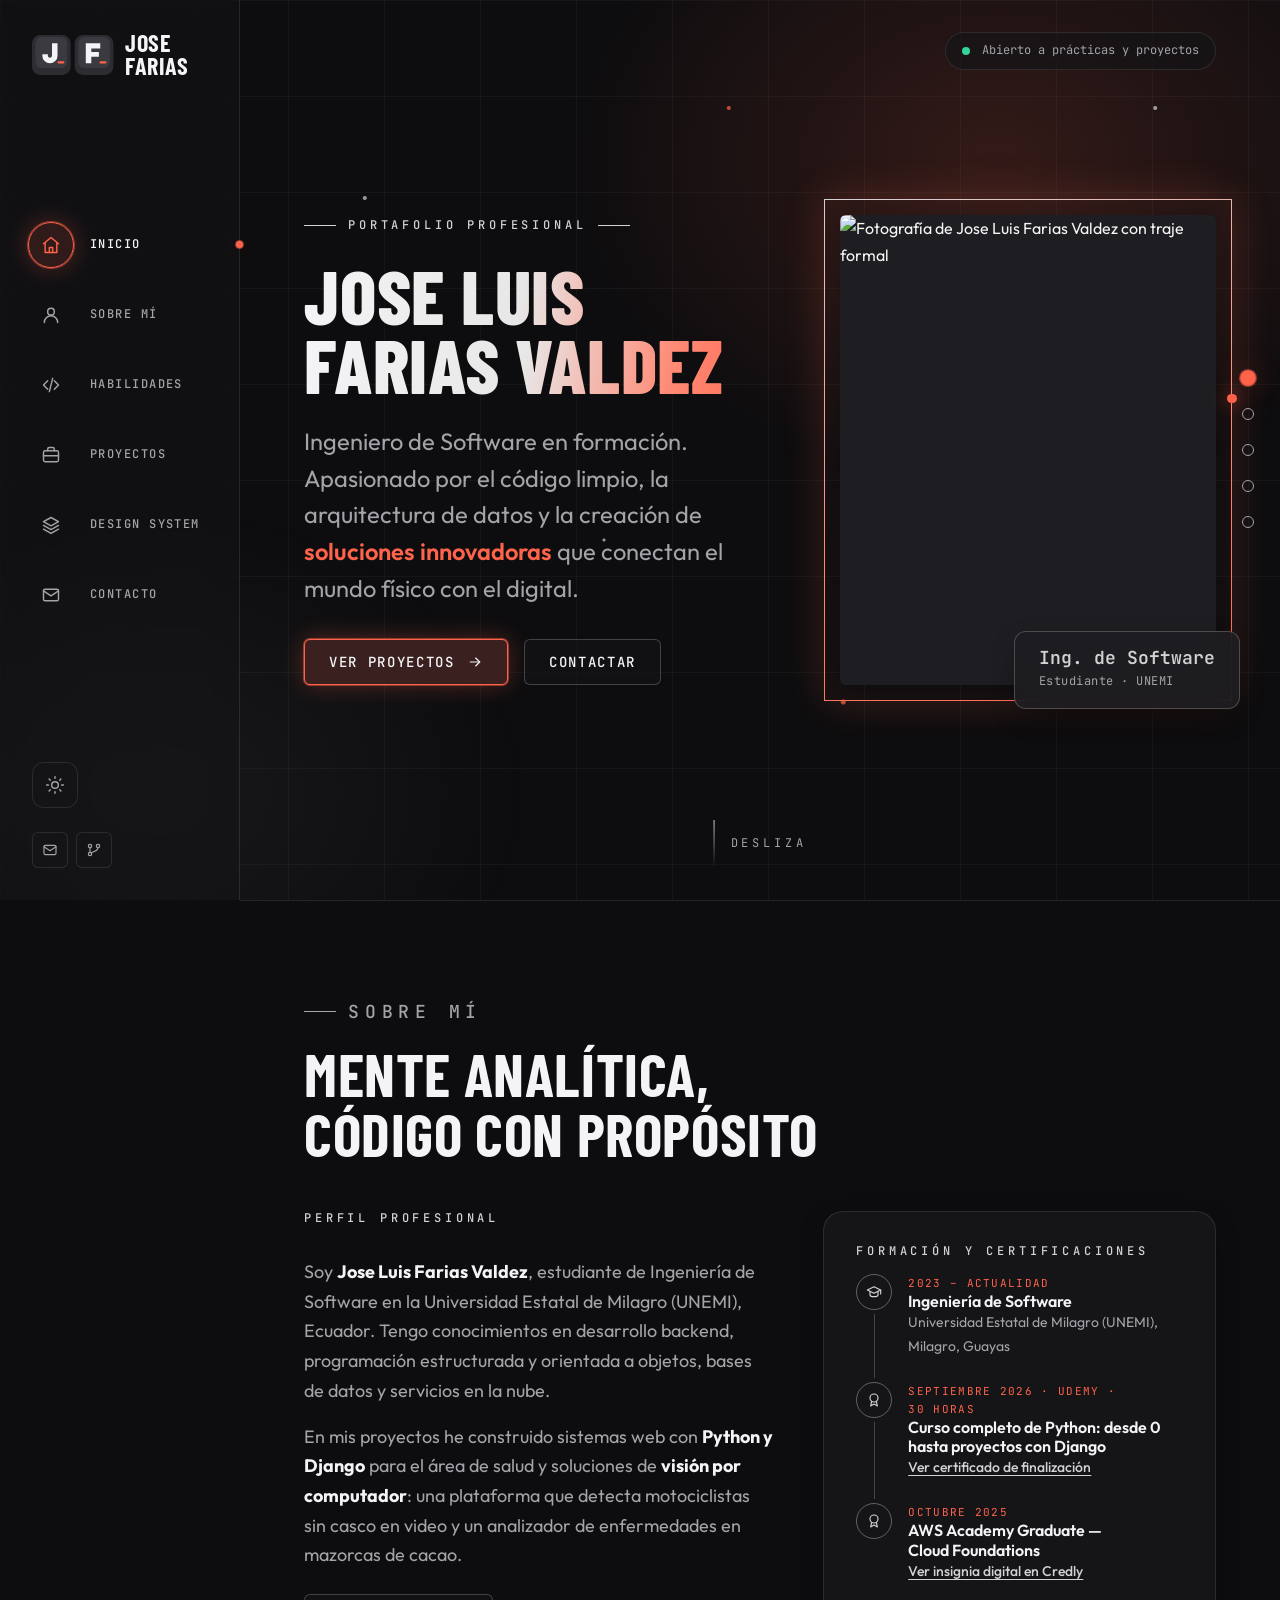
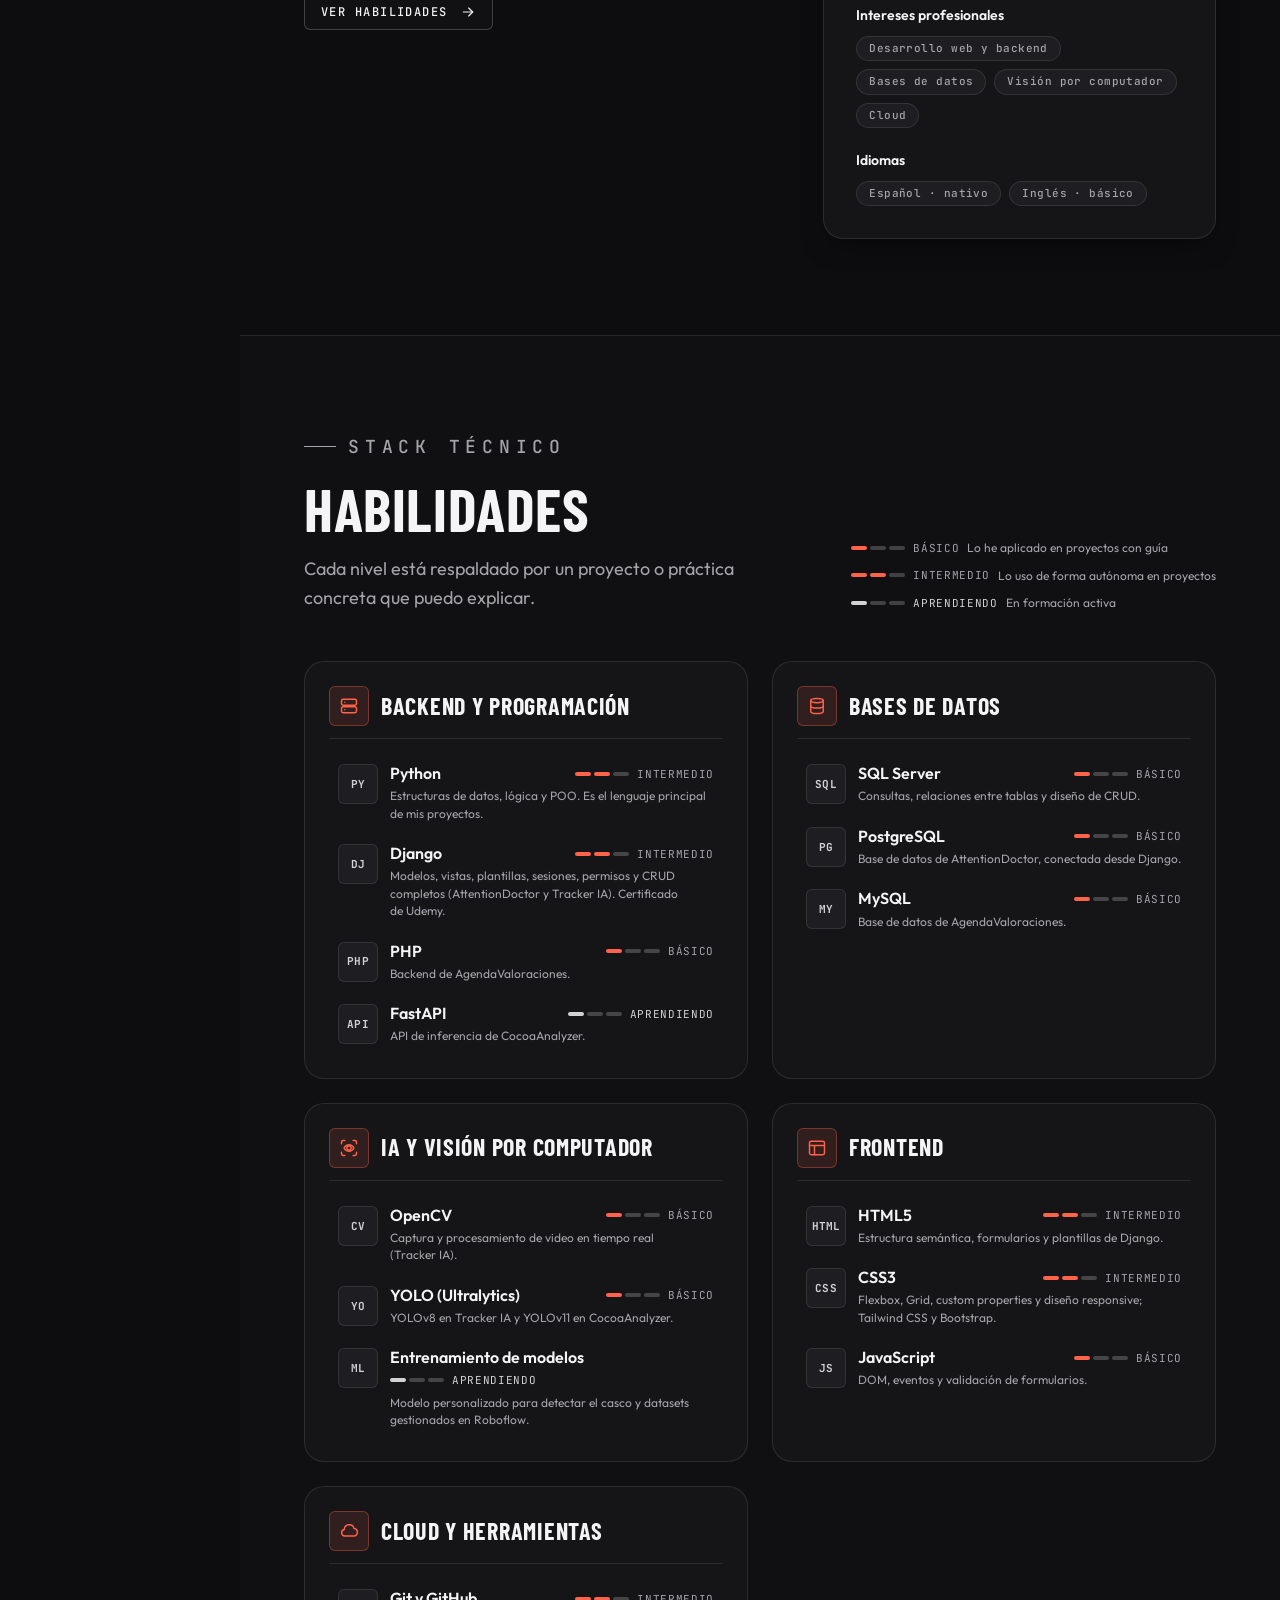
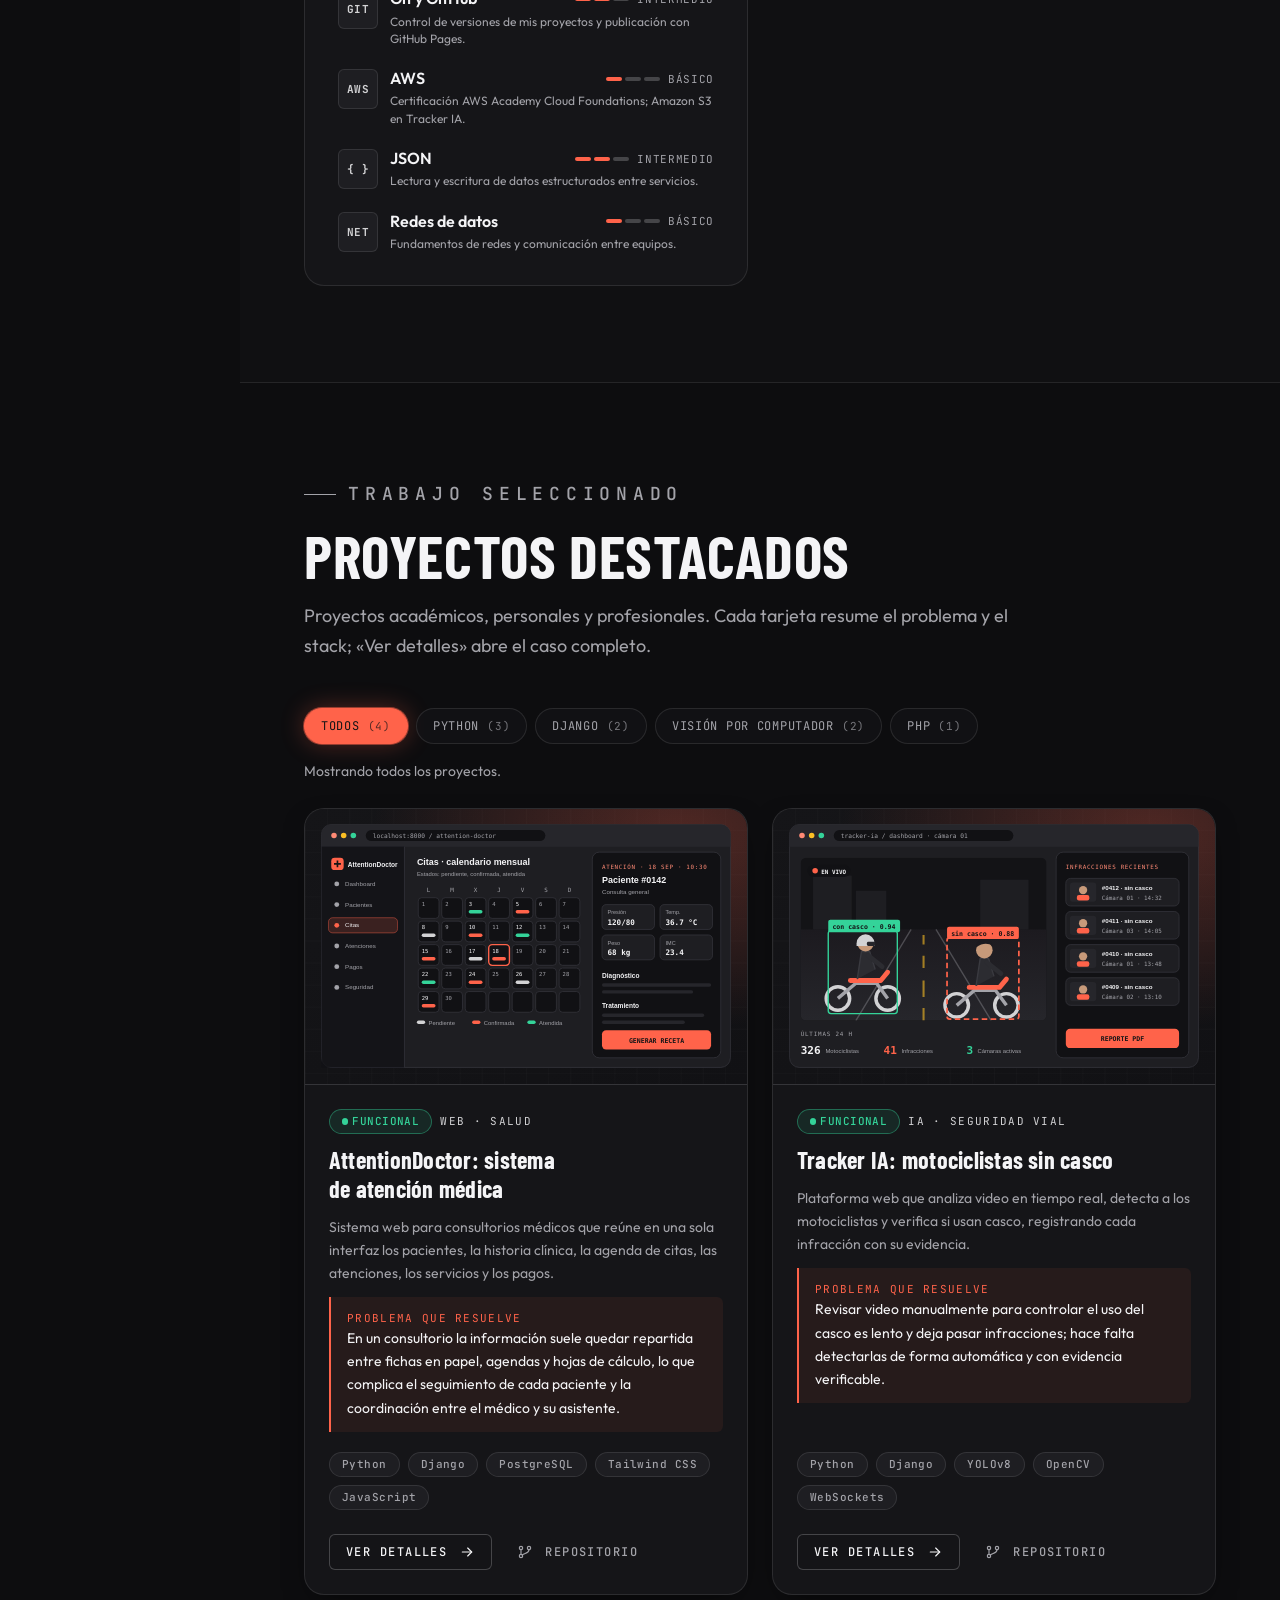
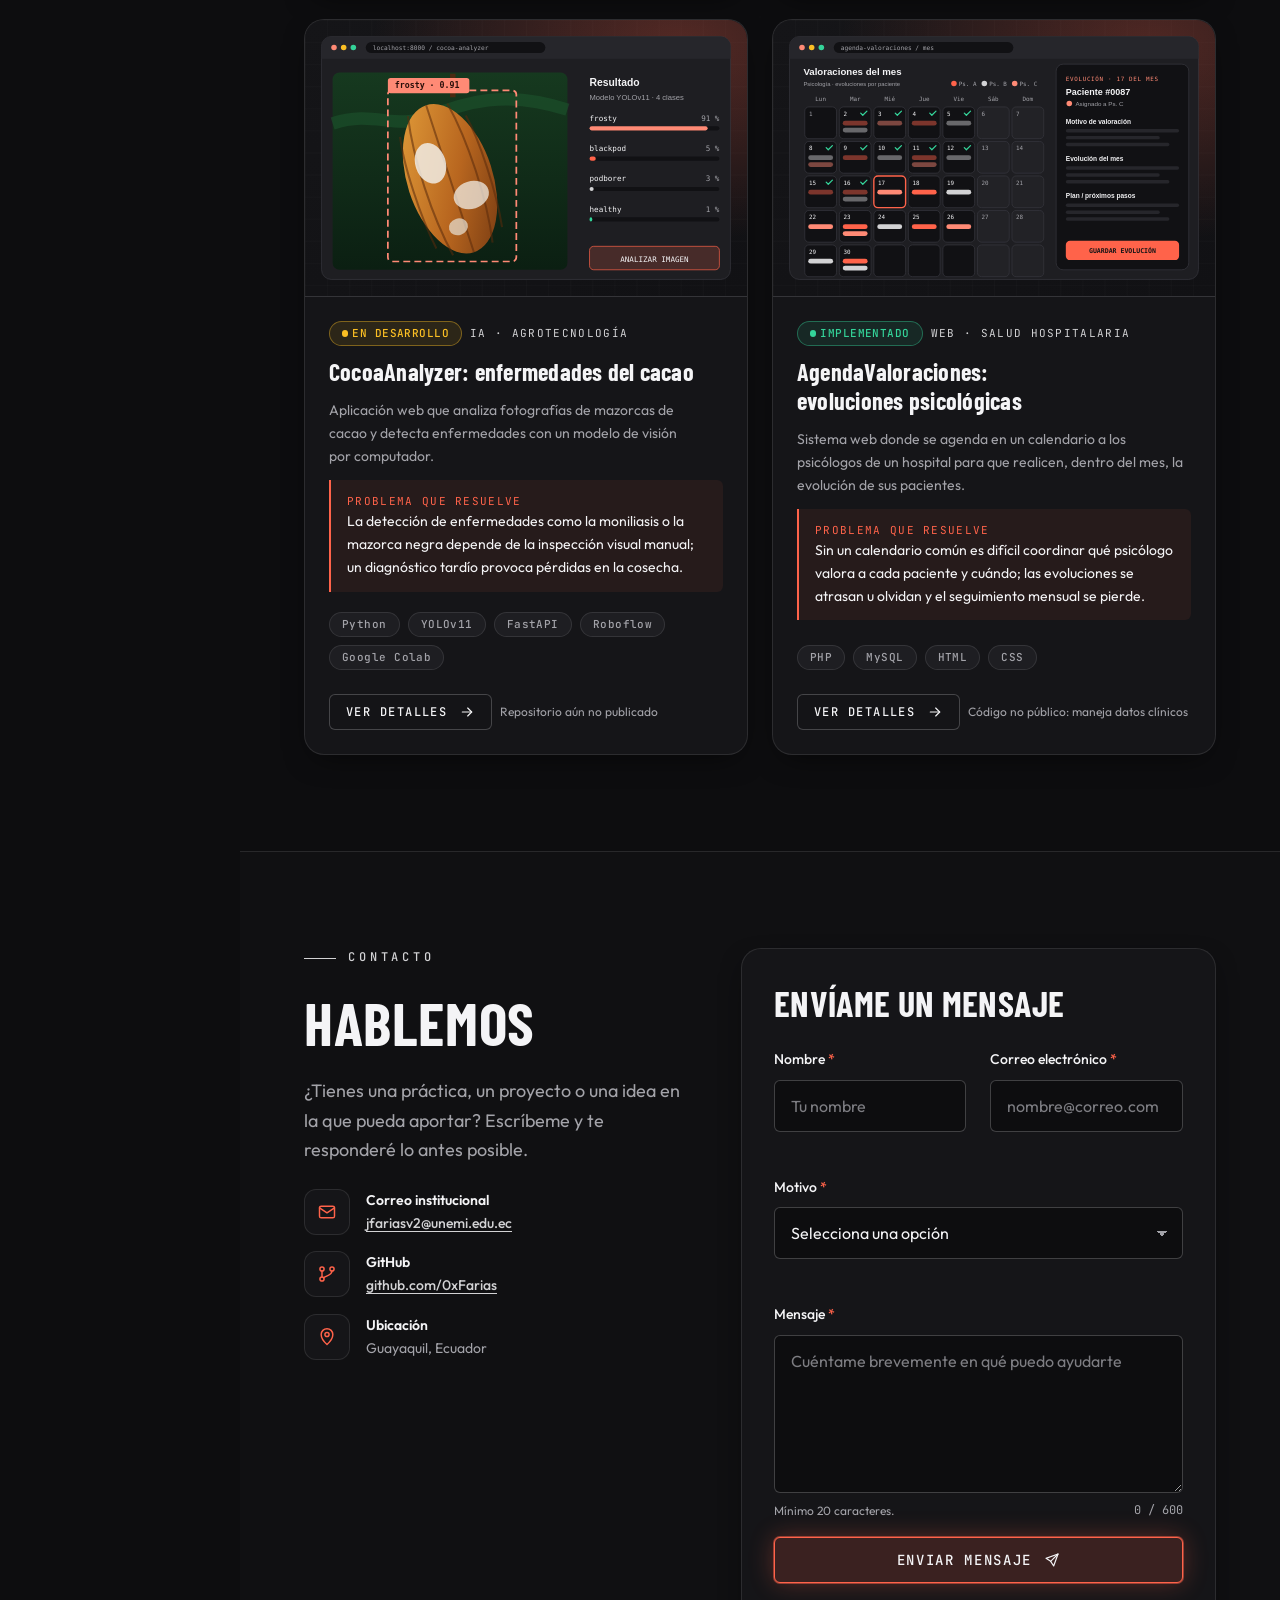
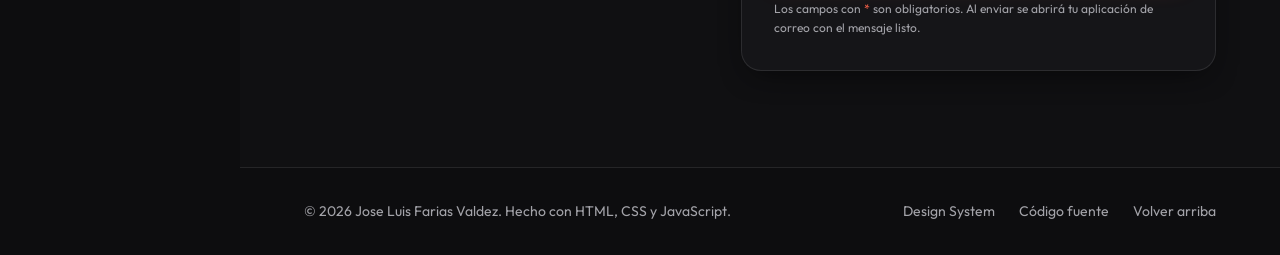
==== commit 49a3ef0f: "actualizar textos de la portada Nuevo subtítulo «Portafolio profesional» y nueva descripción del per" ====
--- a/index.html
+++ b/index.html
@@ -146,15 +146,13 @@
         </p>
 
         <div class="hero__content">
-          <p class="eyebrow eyebrow--center">Ingeniería de Software</p>
+          <p class="eyebrow eyebrow--center">PORTAFOLIO PROFESIONAL</p>
           <h1 class="hero__title" id="hero-title">
             <span class="hero__line">Jose Luis</span>
             <span class="hero__line">Farias Valdez</span>
           </h1>
           <p class="hero__tagline">
-            Desarrollo <span class="text-highlight">sistemas web</span> con Python y Django y aplico
-            <span class="text-highlight">visión por computador</span> a problemas reales: atención médica,
-            seguridad vial y cultivos de cacao.
+            Ingeniero de Software en formación. Apasionado por el código limpio, la arquitectura de datos y la creación de <span class="text-highlight">soluciones innovadoras</span> que conectan el mundo físico con el digital.
           </p>
           <div class="hero__actions">
             <a class="btn btn--primary" href="#proyectos">
@@ -165,7 +163,9 @@
         </div>
 
         <figure class="hero__figure">
-          <img class="hero__photo" src="assets/img/avatar.svg" alt="Avatar ilustrado de Jose Luis Farias Valdez" width="480" height="600">
+          <div class="hero__media">
+            <img class="hero__photo" src="assets/img/jose-farias-recorte.webp" alt="Fotografía de Jose Luis Farias Valdez con traje formal" width="1024" height="885">
+          </div>
           <figcaption class="hero__badge">
             <strong>Ing. de Software</strong>
             <span>Estudiante · UNEMI</span>
@@ -181,7 +181,7 @@
       <div class="container about">
         <header class="section-header" data-reveal>
           <p class="eyebrow">Sobre mí</p>
-          <h2 id="about-title">Mente <span class="text-gradient">analítica</span>, código con <span class="text-gradient">propósito</span></h2>
+          <h2 id="about-title">Mente analítica, código con propósito</h2>
         </header>
 
         <div class="about__grid">
@@ -236,7 +236,6 @@
               <li class="badge">Bases de datos</li>
               <li class="badge">Visión por computador</li>
               <li class="badge">Cloud</li>
-              <li class="badge">Optimización de procesos</li>
             </ul>
             <h4 class="about__label">Idiomas</h4>
             <ul class="tag-list">
--- a/css/main.css
+++ b/css/main.css
@@ -30,3 +30,4 @@
 
 /* 4. Estilos específicos de cada página */
 @import url("pages/home.css");
+@import url("pages/design-system.css");
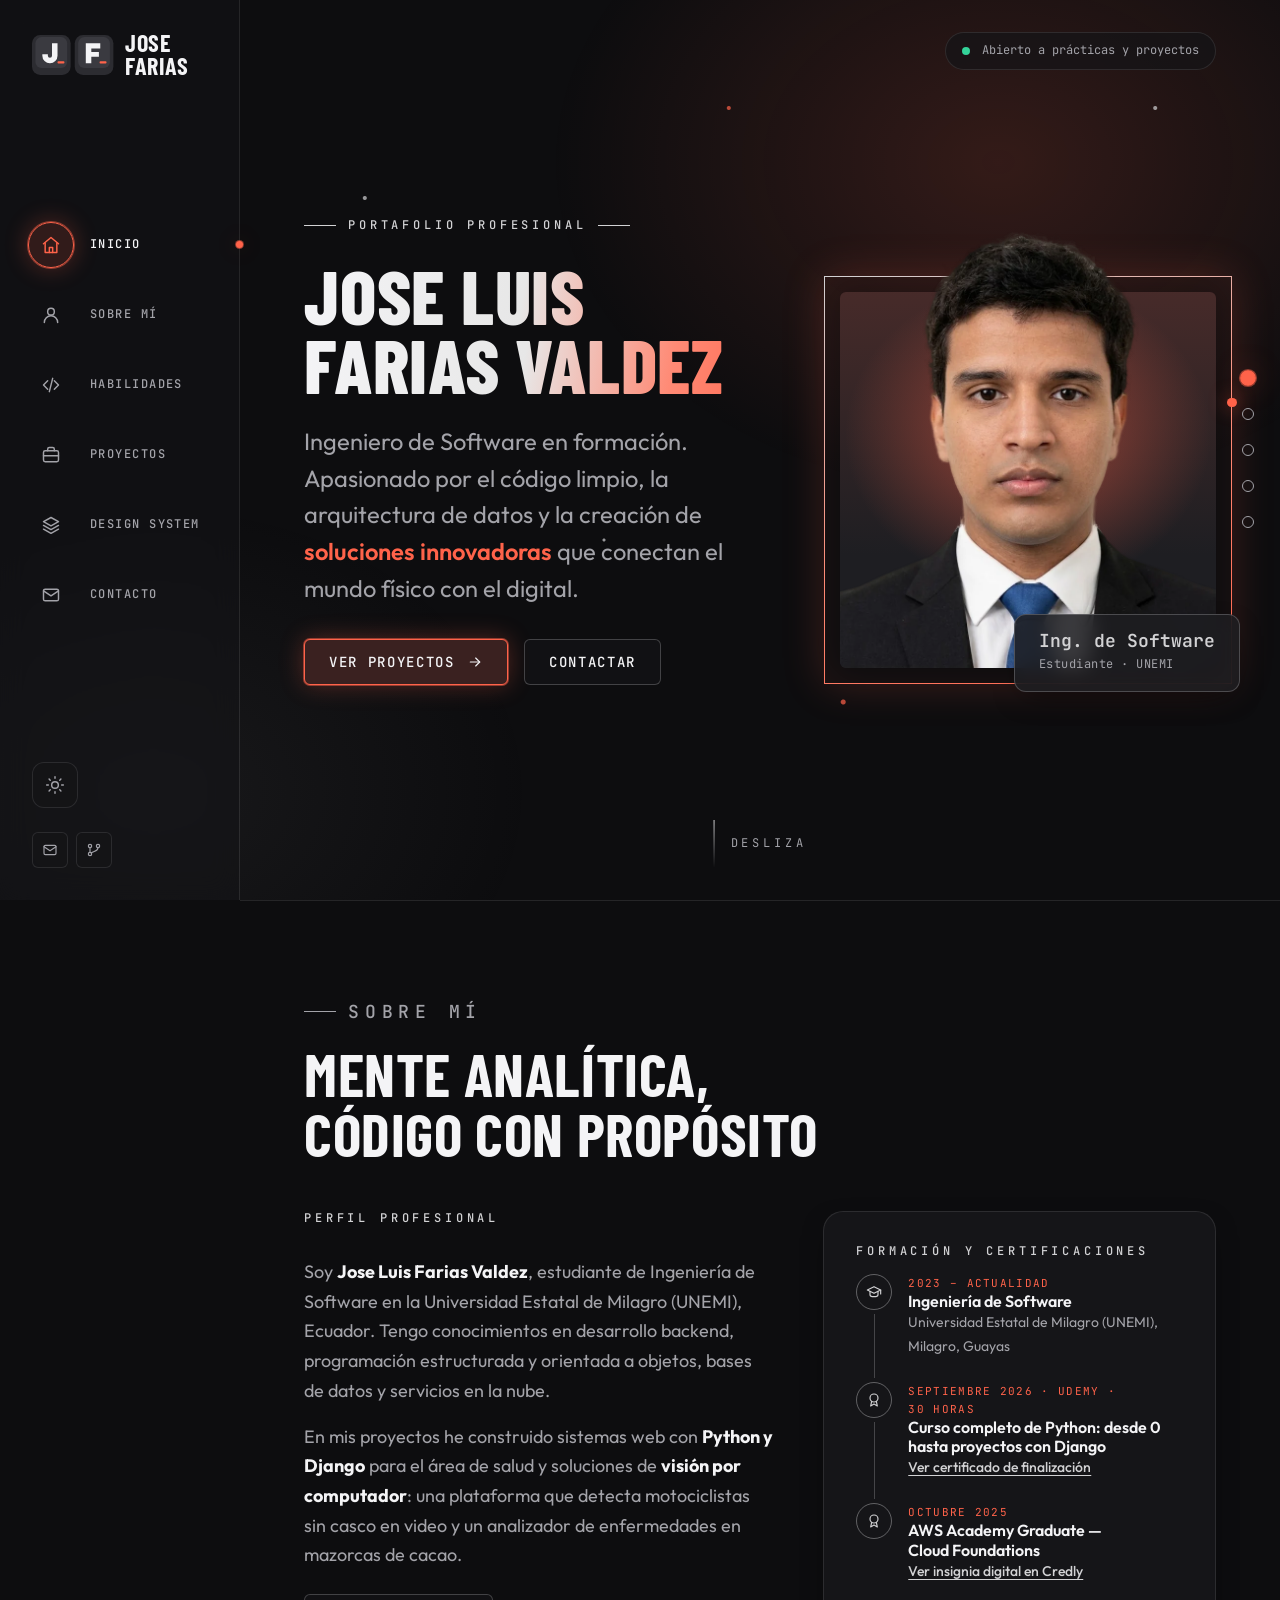
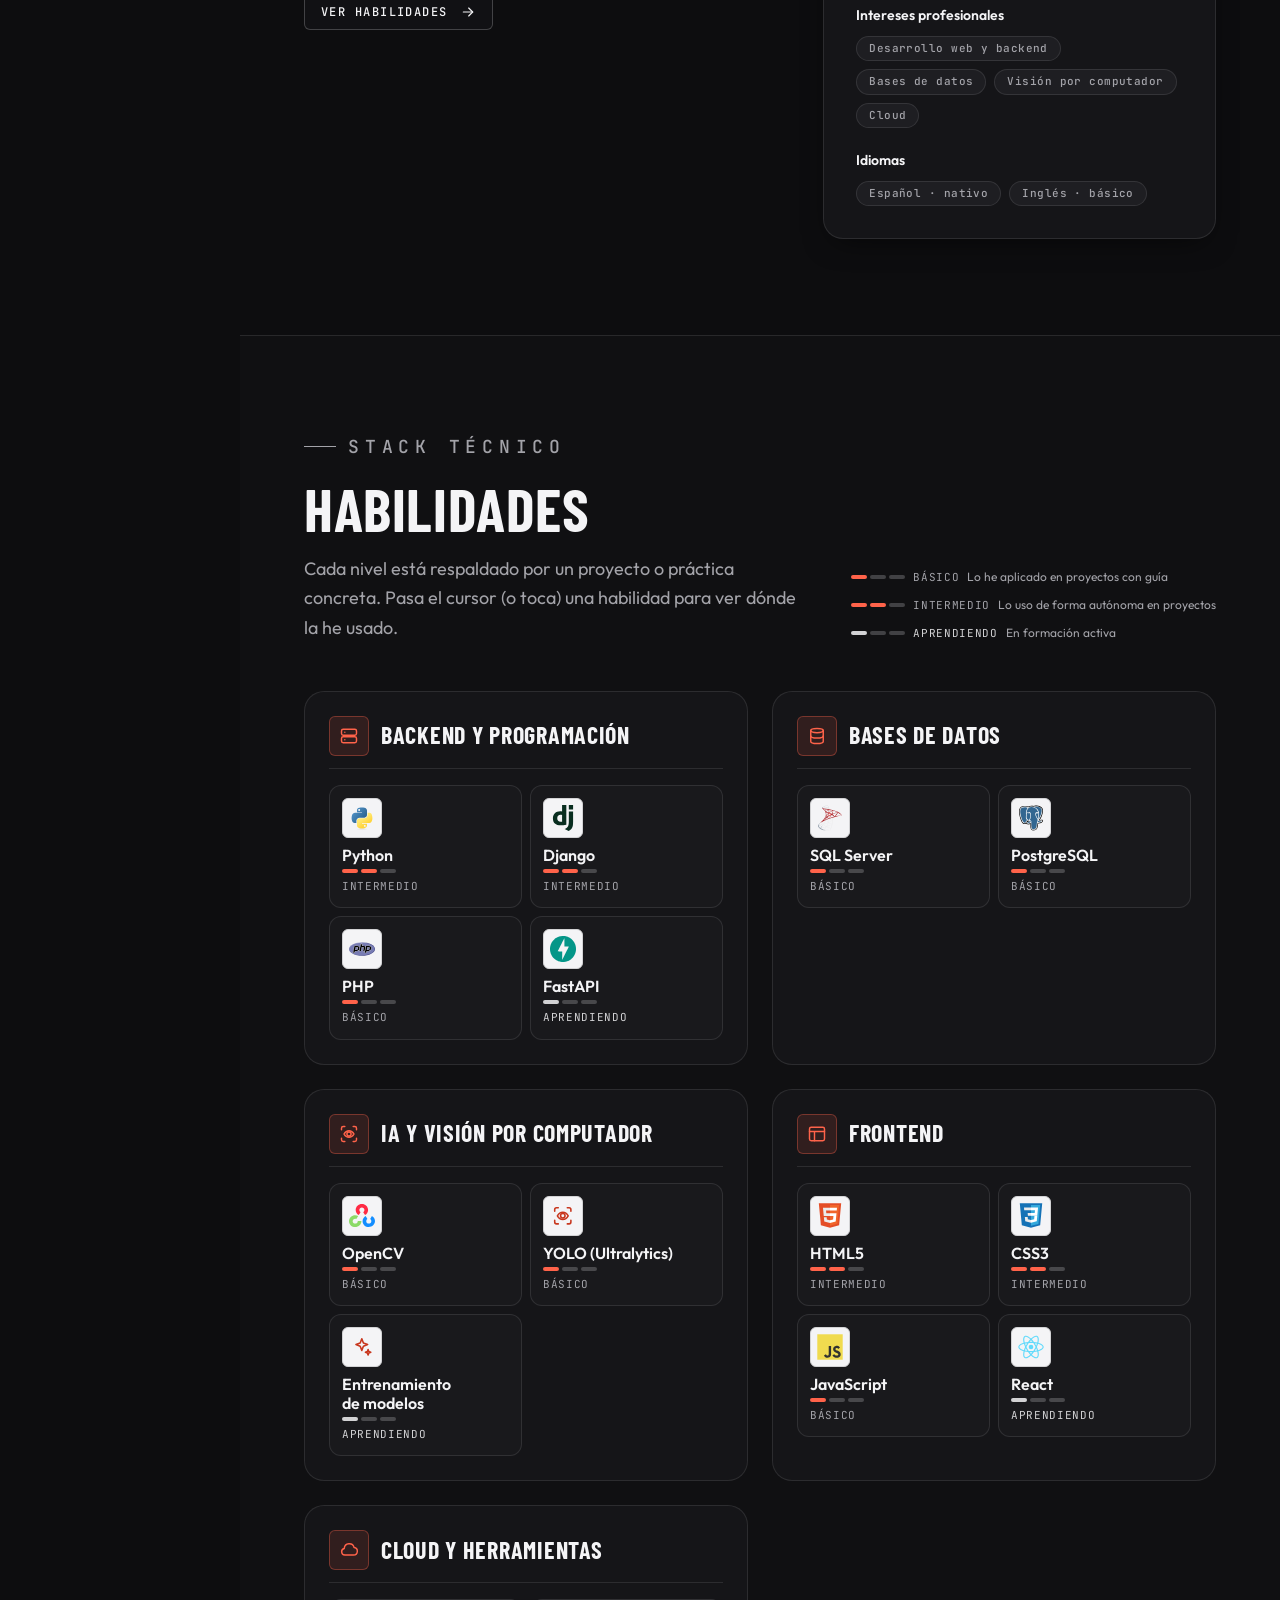
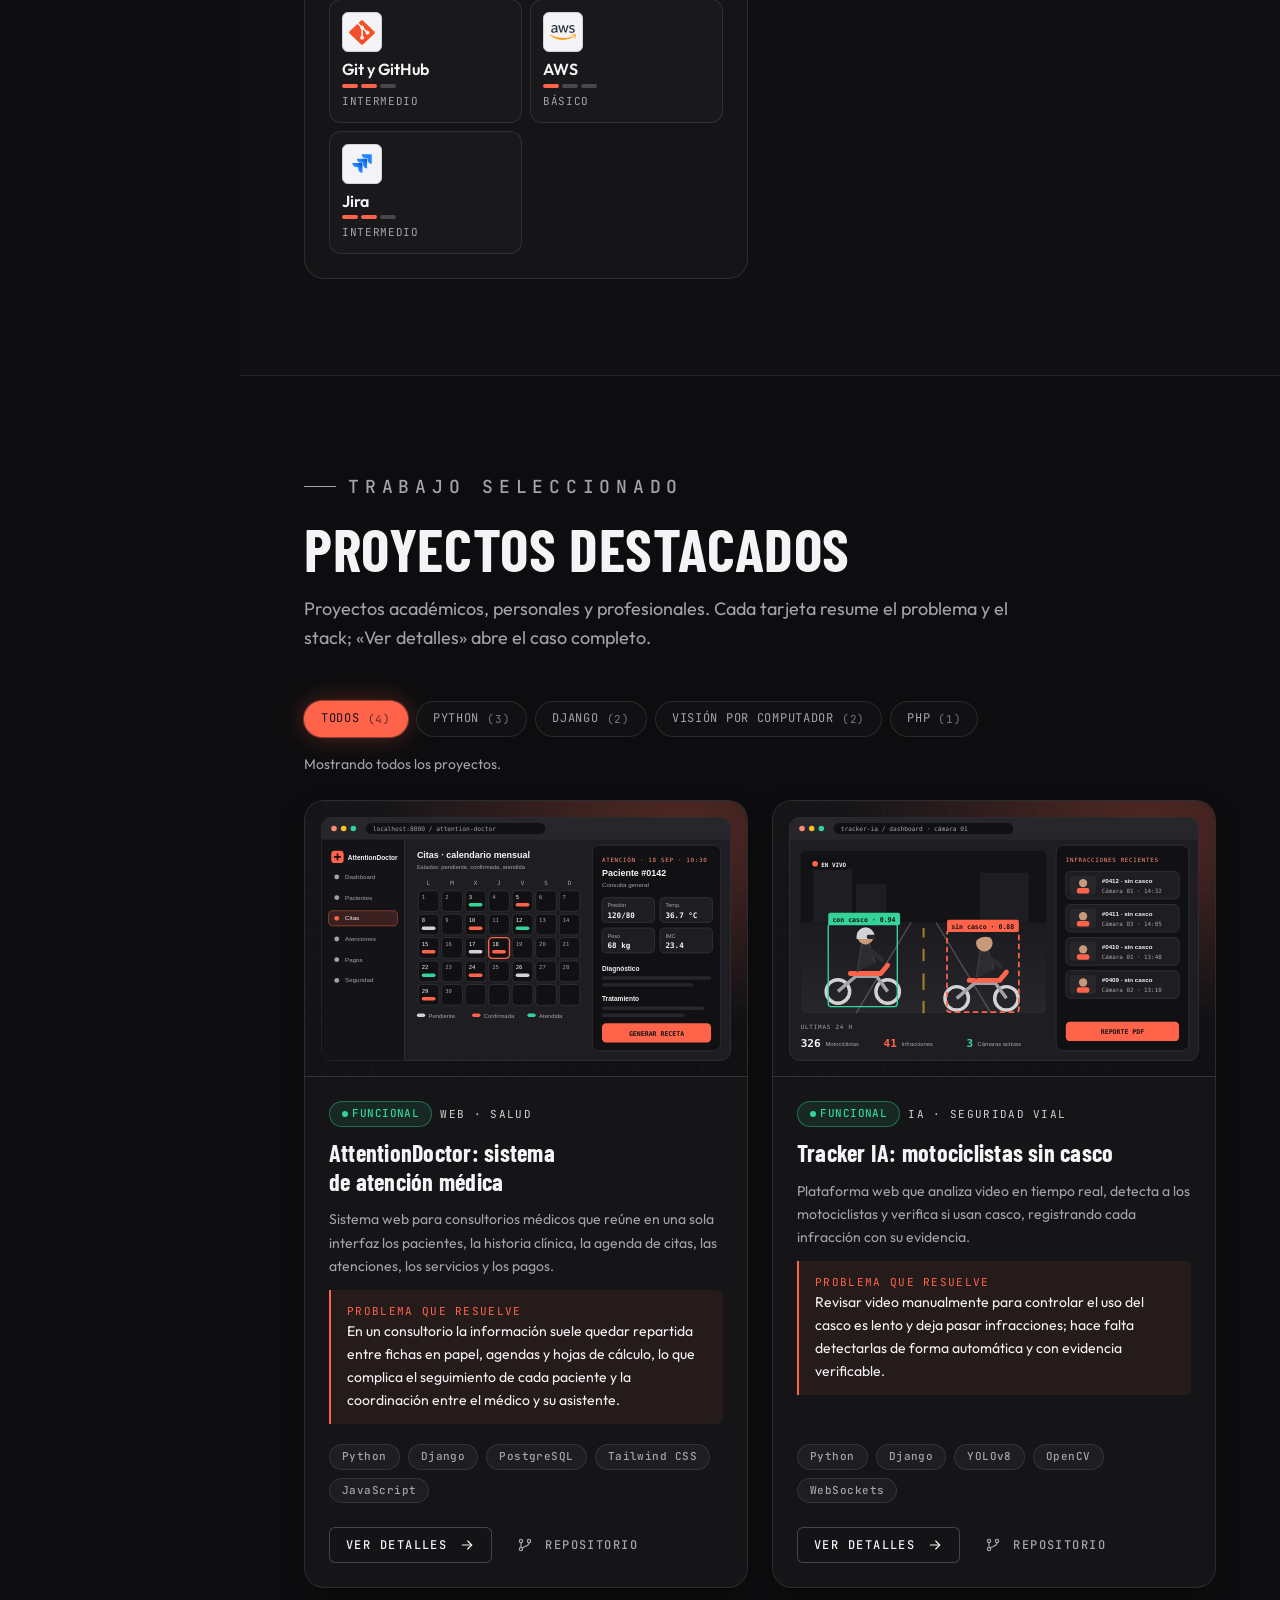
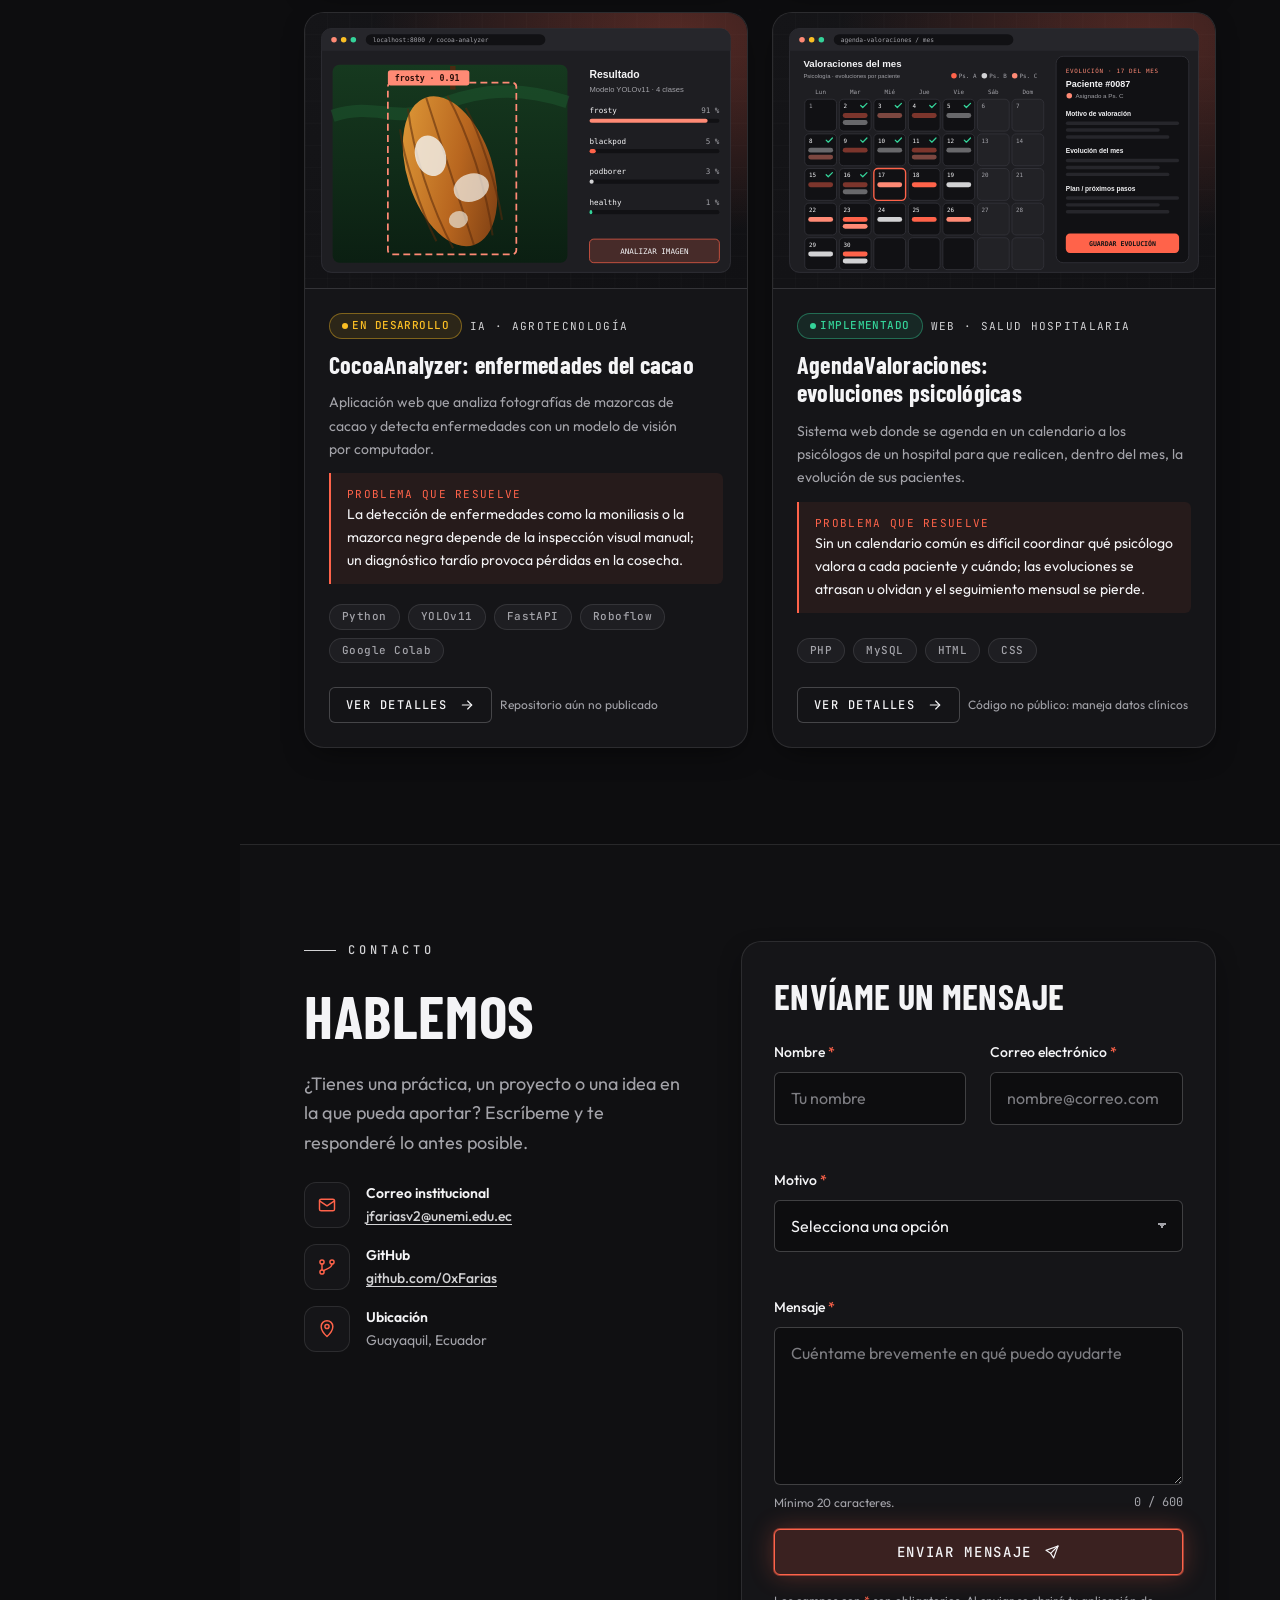
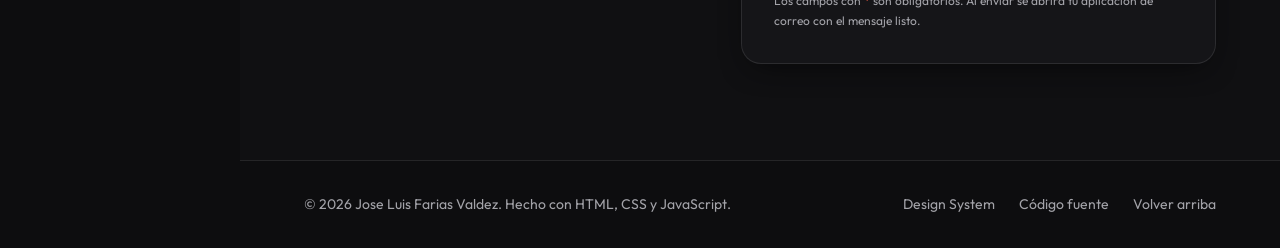
==== commit 6f027f08: "feat(habilidades): tarjetas compactas con logos y tooltip Cada habilidad muestra logo, nombre y nive" ====
--- a/index.html
+++ b/index.html
@@ -254,7 +254,7 @@
           <div class="section-header__text">
             <p class="eyebrow">Stack técnico</p>
             <h2 id="skills-title">Habilidades</h2>
-            <p>Cada nivel está respaldado por un proyecto o práctica concreta que puedo explicar.</p>
+            <p>Cada nivel está respaldado por un proyecto o práctica concreta. Pasa el cursor (o toca) una habilidad para ver dónde la he usado.</p>
           </div>
           <ul class="level-legend">
             <li>
@@ -288,8 +288,8 @@
               <h3 class="skill-group__title" id="skills-backend">Backend y programación</h3>
             </header>
             <ul class="skill-list">
-              <li class="skill">
-                <span class="skill__icon" aria-hidden="true">PY</span>
+              <li class="skill" tabindex="0" aria-describedby="skill-python-desc">
+                <span class="skill__icon" aria-hidden="true"><img src="assets/icons/tech/python.svg" alt="" width="28" height="28" loading="lazy"></span>
                 <div class="skill__body">
                   <div class="skill__head">
                     <h4 class="skill__name">Python</h4>
@@ -298,11 +298,11 @@
                       <span class="level__label">Intermedio</span>
                     </p>
                   </div>
-                  <p class="skill__desc">Estructuras de datos, lógica y POO. Es el lenguaje principal de mis proyectos.</p>
-                </div>
-              </li>
-              <li class="skill">
-                <span class="skill__icon" aria-hidden="true">DJ</span>
+                  <p class="skill__desc" id="skill-python-desc" role="tooltip">Estructuras de datos, lógica y POO. Es el lenguaje principal de mis proyectos.</p>
+                </div>
+              </li>
+              <li class="skill" tabindex="0" aria-describedby="skill-django-desc">
+                <span class="skill__icon" aria-hidden="true"><img src="assets/icons/tech/django.svg" alt="" width="28" height="28" loading="lazy"></span>
                 <div class="skill__body">
                   <div class="skill__head">
                     <h4 class="skill__name">Django</h4>
@@ -311,11 +311,11 @@
                       <span class="level__label">Intermedio</span>
                     </p>
                   </div>
-                  <p class="skill__desc">Modelos, vistas, plantillas, sesiones, permisos y CRUD completos (AttentionDoctor y Tracker IA). Certificado de Udemy.</p>
-                </div>
-              </li>
-              <li class="skill">
-                <span class="skill__icon" aria-hidden="true">PHP</span>
+                  <p class="skill__desc" id="skill-django-desc" role="tooltip">Modelos, vistas, plantillas, sesiones, permisos y CRUD completos (AttentionDoctor y Tracker IA). Certificado de Udemy.</p>
+                </div>
+              </li>
+              <li class="skill" tabindex="0" aria-describedby="skill-php-desc">
+                <span class="skill__icon" aria-hidden="true"><img src="assets/icons/tech/php.svg" alt="" width="28" height="28" loading="lazy"></span>
                 <div class="skill__body">
                   <div class="skill__head">
                     <h4 class="skill__name">PHP</h4>
@@ -324,11 +324,11 @@
                       <span class="level__label">Básico</span>
                     </p>
                   </div>
-                  <p class="skill__desc">Backend de AgendaValoraciones.</p>
-                </div>
-              </li>
-              <li class="skill">
-                <span class="skill__icon" aria-hidden="true">API</span>
+                  <p class="skill__desc" id="skill-php-desc" role="tooltip">Backend de AgendaValoraciones.</p>
+                </div>
+              </li>
+              <li class="skill" tabindex="0" aria-describedby="skill-fastapi-desc">
+                <span class="skill__icon" aria-hidden="true"><img src="assets/icons/tech/fastapi.svg" alt="" width="28" height="28" loading="lazy"></span>
                 <div class="skill__body">
                   <div class="skill__head">
                     <h4 class="skill__name">FastAPI</h4>
@@ -337,7 +337,7 @@
                       <span class="level__label">Aprendiendo</span>
                     </p>
                   </div>
-                  <p class="skill__desc">API de inferencia de CocoaAnalyzer.</p>
+                  <p class="skill__desc" id="skill-fastapi-desc" role="tooltip">API de inferencia de CocoaAnalyzer.</p>
                 </div>
               </li>
             </ul>
@@ -349,8 +349,8 @@
               <h3 class="skill-group__title" id="skills-datos">Bases de datos</h3>
             </header>
             <ul class="skill-list">
-              <li class="skill">
-                <span class="skill__icon" aria-hidden="true">SQL</span>
+              <li class="skill" tabindex="0" aria-describedby="skill-sql-server-desc">
+                <span class="skill__icon" aria-hidden="true"><img src="assets/icons/tech/sqlserver.svg" alt="" width="28" height="28" loading="lazy"></span>
                 <div class="skill__body">
                   <div class="skill__head">
                     <h4 class="skill__name">SQL Server</h4>
@@ -359,11 +359,11 @@
                       <span class="level__label">Básico</span>
                     </p>
                   </div>
-                  <p class="skill__desc">Consultas, relaciones entre tablas y diseño de CRUD.</p>
-                </div>
-              </li>
-              <li class="skill">
-                <span class="skill__icon" aria-hidden="true">PG</span>
+                  <p class="skill__desc" id="skill-sql-server-desc" role="tooltip">Consultas, relaciones entre tablas y diseño de CRUD.</p>
+                </div>
+              </li>
+              <li class="skill" tabindex="0" aria-describedby="skill-postgresql-desc">
+                <span class="skill__icon" aria-hidden="true"><img src="assets/icons/tech/postgresql.svg" alt="" width="28" height="28" loading="lazy"></span>
                 <div class="skill__body">
                   <div class="skill__head">
                     <h4 class="skill__name">PostgreSQL</h4>
@@ -372,20 +372,7 @@
                       <span class="level__label">Básico</span>
                     </p>
                   </div>
-                  <p class="skill__desc">Base de datos de AttentionDoctor, conectada desde Django.</p>
-                </div>
-              </li>
-              <li class="skill">
-                <span class="skill__icon" aria-hidden="true">MY</span>
-                <div class="skill__body">
-                  <div class="skill__head">
-                    <h4 class="skill__name">MySQL</h4>
-                    <p class="level" data-level="1">
-                      <span class="level__bar" aria-hidden="true"><span></span><span></span><span></span></span>
-                      <span class="level__label">Básico</span>
-                    </p>
-                  </div>
-                  <p class="skill__desc">Base de datos de AgendaValoraciones.</p>
+                  <p class="skill__desc" id="skill-postgresql-desc" role="tooltip">Base de datos de AttentionDoctor, conectada desde Django.</p>
                 </div>
               </li>
             </ul>
@@ -397,8 +384,8 @@
               <h3 class="skill-group__title" id="skills-ia">IA y visión por computador</h3>
             </header>
             <ul class="skill-list">
-              <li class="skill">
-                <span class="skill__icon" aria-hidden="true">CV</span>
+              <li class="skill" tabindex="0" aria-describedby="skill-opencv-desc">
+                <span class="skill__icon" aria-hidden="true"><img src="assets/icons/tech/opencv.svg" alt="" width="28" height="28" loading="lazy"></span>
                 <div class="skill__body">
                   <div class="skill__head">
                     <h4 class="skill__name">OpenCV</h4>
@@ -407,11 +394,11 @@
                       <span class="level__label">Básico</span>
                     </p>
                   </div>
-                  <p class="skill__desc">Captura y procesamiento de video en tiempo real (Tracker IA).</p>
-                </div>
-              </li>
-              <li class="skill">
-                <span class="skill__icon" aria-hidden="true">YO</span>
+                  <p class="skill__desc" id="skill-opencv-desc" role="tooltip">Captura y procesamiento de video en tiempo real (Tracker IA).</p>
+                </div>
+              </li>
+              <li class="skill" tabindex="0" aria-describedby="skill-yolo-ultralytics-desc">
+                <span class="skill__icon" aria-hidden="true"><svg class="icon" aria-hidden="true" focusable="false"><use href="#i-scan-eye"></use></svg></span>
                 <div class="skill__body">
                   <div class="skill__head">
                     <h4 class="skill__name">YOLO (Ultralytics)</h4>
@@ -420,11 +407,11 @@
                       <span class="level__label">Básico</span>
                     </p>
                   </div>
-                  <p class="skill__desc">YOLOv8 en Tracker IA y YOLOv11 en CocoaAnalyzer.</p>
-                </div>
-              </li>
-              <li class="skill">
-                <span class="skill__icon" aria-hidden="true">ML</span>
+                  <p class="skill__desc" id="skill-yolo-ultralytics-desc" role="tooltip">YOLOv8 en Tracker IA y YOLOv11 en CocoaAnalyzer.</p>
+                </div>
+              </li>
+              <li class="skill" tabindex="0" aria-describedby="skill-entrenamiento-de-modelos-desc">
+                <span class="skill__icon" aria-hidden="true"><svg class="icon" aria-hidden="true" focusable="false"><use href="#i-sparkles"></use></svg></span>
                 <div class="skill__body">
                   <div class="skill__head">
                     <h4 class="skill__name">Entrenamiento de modelos</h4>
@@ -433,7 +420,7 @@
                       <span class="level__label">Aprendiendo</span>
                     </p>
                   </div>
-                  <p class="skill__desc">Modelo personalizado para detectar el casco y datasets gestionados en Roboflow.</p>
+                  <p class="skill__desc" id="skill-entrenamiento-de-modelos-desc" role="tooltip">Modelo personalizado para detectar el casco y datasets gestionados en Roboflow.</p>
                 </div>
               </li>
             </ul>
@@ -445,8 +432,8 @@
               <h3 class="skill-group__title" id="skills-frontend">Frontend</h3>
             </header>
             <ul class="skill-list">
-              <li class="skill">
-                <span class="skill__icon" aria-hidden="true">HTML</span>
+              <li class="skill" tabindex="0" aria-describedby="skill-html5-desc">
+                <span class="skill__icon" aria-hidden="true"><img src="assets/icons/tech/html5.svg" alt="" width="28" height="28" loading="lazy"></span>
                 <div class="skill__body">
                   <div class="skill__head">
                     <h4 class="skill__name">HTML5</h4>
@@ -455,11 +442,11 @@
                       <span class="level__label">Intermedio</span>
                     </p>
                   </div>
-                  <p class="skill__desc">Estructura semántica, formularios y plantillas de Django.</p>
-                </div>
-              </li>
-              <li class="skill">
-                <span class="skill__icon" aria-hidden="true">CSS</span>
+                  <p class="skill__desc" id="skill-html5-desc" role="tooltip">Estructura semántica, formularios y plantillas de Django.</p>
+                </div>
+              </li>
+              <li class="skill" tabindex="0" aria-describedby="skill-css3-desc">
+                <span class="skill__icon" aria-hidden="true"><img src="assets/icons/tech/css3.svg" alt="" width="28" height="28" loading="lazy"></span>
                 <div class="skill__body">
                   <div class="skill__head">
                     <h4 class="skill__name">CSS3</h4>
@@ -468,11 +455,11 @@
                       <span class="level__label">Intermedio</span>
                     </p>
                   </div>
-                  <p class="skill__desc">Flexbox, Grid, custom properties y diseño responsive; Tailwind CSS y Bootstrap.</p>
-                </div>
-              </li>
-              <li class="skill">
-                <span class="skill__icon" aria-hidden="true">JS</span>
+                  <p class="skill__desc" id="skill-css3-desc" role="tooltip">Flexbox, Grid, custom properties y diseño responsive; Tailwind CSS y Bootstrap.</p>
+                </div>
+              </li>
+              <li class="skill" tabindex="0" aria-describedby="skill-javascript-desc">
+                <span class="skill__icon" aria-hidden="true"><img src="assets/icons/tech/javascript.svg" alt="" width="28" height="28" loading="lazy"></span>
                 <div class="skill__body">
                   <div class="skill__head">
                     <h4 class="skill__name">JavaScript</h4>
@@ -481,7 +468,20 @@
                       <span class="level__label">Básico</span>
                     </p>
                   </div>
-                  <p class="skill__desc">DOM, eventos y validación de formularios.</p>
+                  <p class="skill__desc" id="skill-javascript-desc" role="tooltip">DOM, eventos y validación de formularios.</p>
+                </div>
+              </li>
+              <li class="skill" tabindex="0" aria-describedby="skill-react-desc">
+                <span class="skill__icon" aria-hidden="true"><img src="assets/icons/tech/react.svg" alt="" width="28" height="28" loading="lazy"></span>
+                <div class="skill__body">
+                  <div class="skill__head">
+                    <h4 class="skill__name">React</h4>
+                    <p class="level" data-level="0">
+                      <span class="level__bar" aria-hidden="true"><span></span><span></span><span></span></span>
+                      <span class="level__label">Aprendiendo</span>
+                    </p>
+                  </div>
+                  <p class="skill__desc" id="skill-react-desc" role="tooltip">Fundamentos de componentes, props y estado; en formación.</p>
                 </div>
               </li>
             </ul>
@@ -493,8 +493,8 @@
               <h3 class="skill-group__title" id="skills-cloud">Cloud y herramientas</h3>
             </header>
             <ul class="skill-list">
-              <li class="skill">
-                <span class="skill__icon" aria-hidden="true">GIT</span>
+              <li class="skill" tabindex="0" aria-describedby="skill-git-y-github-desc">
+                <span class="skill__icon" aria-hidden="true"><img src="assets/icons/tech/git.svg" alt="" width="28" height="28" loading="lazy"></span>
                 <div class="skill__body">
                   <div class="skill__head">
                     <h4 class="skill__name">Git y GitHub</h4>
@@ -503,11 +503,11 @@
                       <span class="level__label">Intermedio</span>
                     </p>
                   </div>
-                  <p class="skill__desc">Control de versiones de mis proyectos y publicación con GitHub Pages.</p>
-                </div>
-              </li>
-              <li class="skill">
-                <span class="skill__icon" aria-hidden="true">AWS</span>
+                  <p class="skill__desc" id="skill-git-y-github-desc" role="tooltip">Control de versiones de mis proyectos y publicación con GitHub Pages.</p>
+                </div>
+              </li>
+              <li class="skill" tabindex="0" aria-describedby="skill-aws-desc">
+                <span class="skill__icon" aria-hidden="true"><img src="assets/icons/tech/aws.svg" alt="" width="28" height="28" loading="lazy"></span>
                 <div class="skill__body">
                   <div class="skill__head">
                     <h4 class="skill__name">AWS</h4>
@@ -516,33 +516,20 @@
                       <span class="level__label">Básico</span>
                     </p>
                   </div>
-                  <p class="skill__desc">Certificación AWS Academy Cloud Foundations; Amazon S3 en Tracker IA.</p>
-                </div>
-              </li>
-              <li class="skill">
-                <span class="skill__icon" aria-hidden="true">{ }</span>
-                <div class="skill__body">
-                  <div class="skill__head">
-                    <h4 class="skill__name">JSON</h4>
+                  <p class="skill__desc" id="skill-aws-desc" role="tooltip">Certificación AWS Academy Cloud Foundations; Amazon S3 en Tracker IA.</p>
+                </div>
+              </li>
+              <li class="skill" tabindex="0" aria-describedby="skill-jira-desc">
+                <span class="skill__icon" aria-hidden="true"><img src="assets/icons/tech/jira.svg" alt="" width="28" height="28" loading="lazy"></span>
+                <div class="skill__body">
+                  <div class="skill__head">
+                    <h4 class="skill__name">Jira</h4>
                     <p class="level" data-level="2">
                       <span class="level__bar" aria-hidden="true"><span></span><span></span><span></span></span>
                       <span class="level__label">Intermedio</span>
                     </p>
                   </div>
-                  <p class="skill__desc">Lectura y escritura de datos estructurados entre servicios.</p>
-                </div>
-              </li>
-              <li class="skill">
-                <span class="skill__icon" aria-hidden="true">NET</span>
-                <div class="skill__body">
-                  <div class="skill__head">
-                    <h4 class="skill__name">Redes de datos</h4>
-                    <p class="level" data-level="1">
-                      <span class="level__bar" aria-hidden="true"><span></span><span></span><span></span></span>
-                      <span class="level__label">Básico</span>
-                    </p>
-                  </div>
-                  <p class="skill__desc">Fundamentos de redes y comunicación entre equipos.</p>
+                  <p class="skill__desc" id="skill-jira-desc" role="tooltip">Organización de tareas, historias de usuario y sprints en tableros ágiles.</p>
                 </div>
               </li>
             </ul>
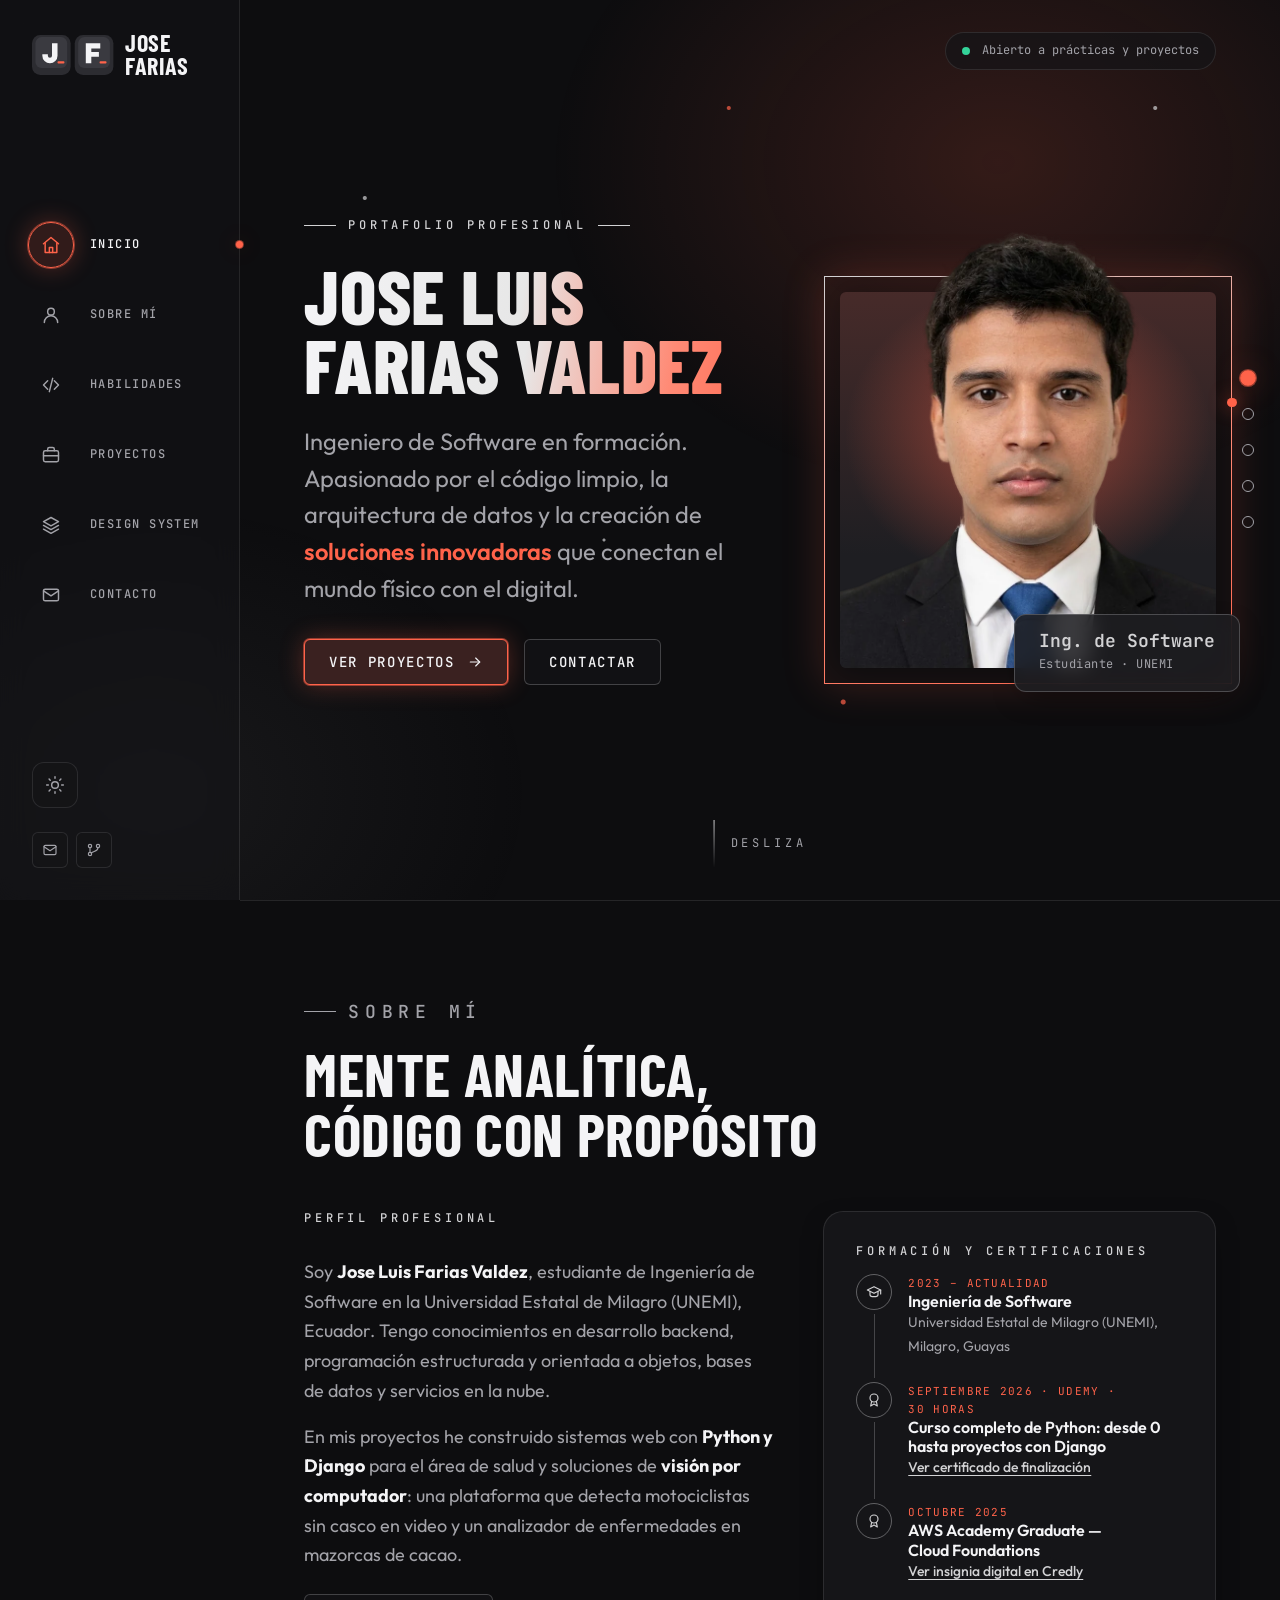
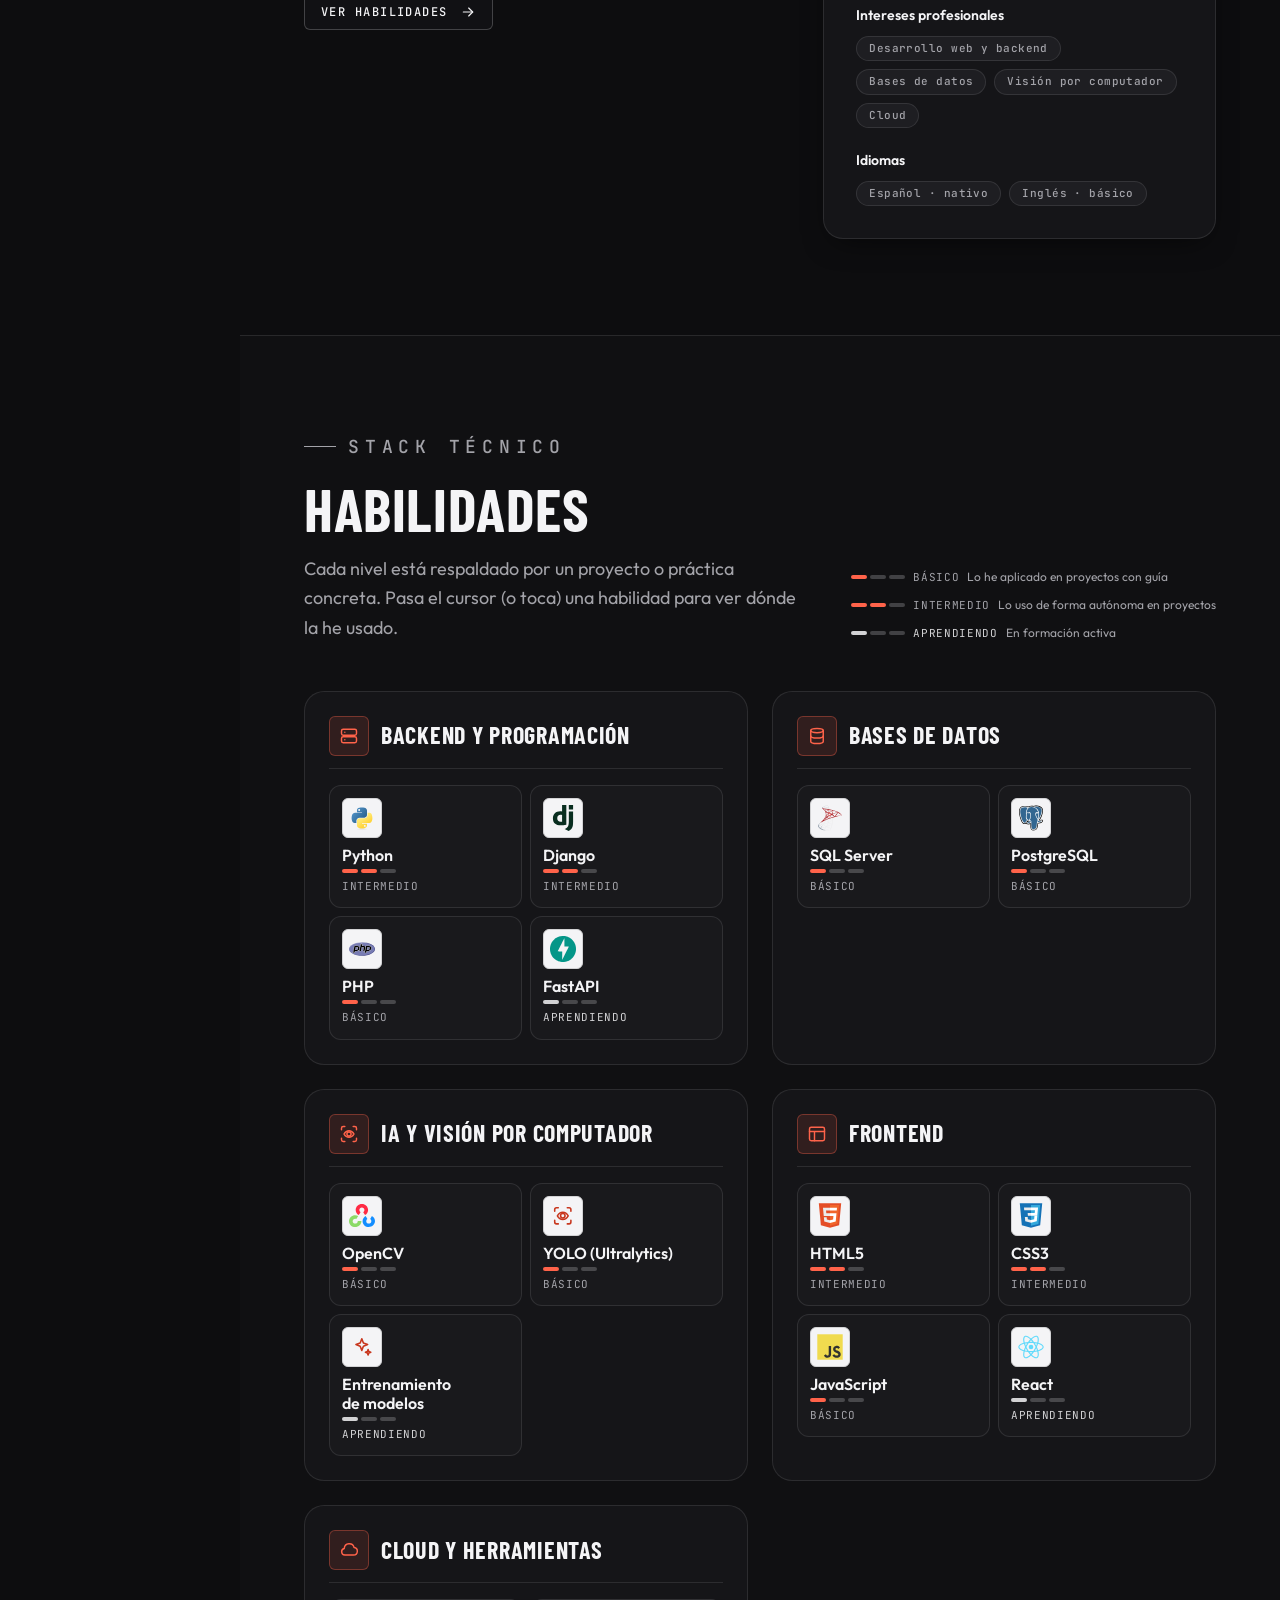
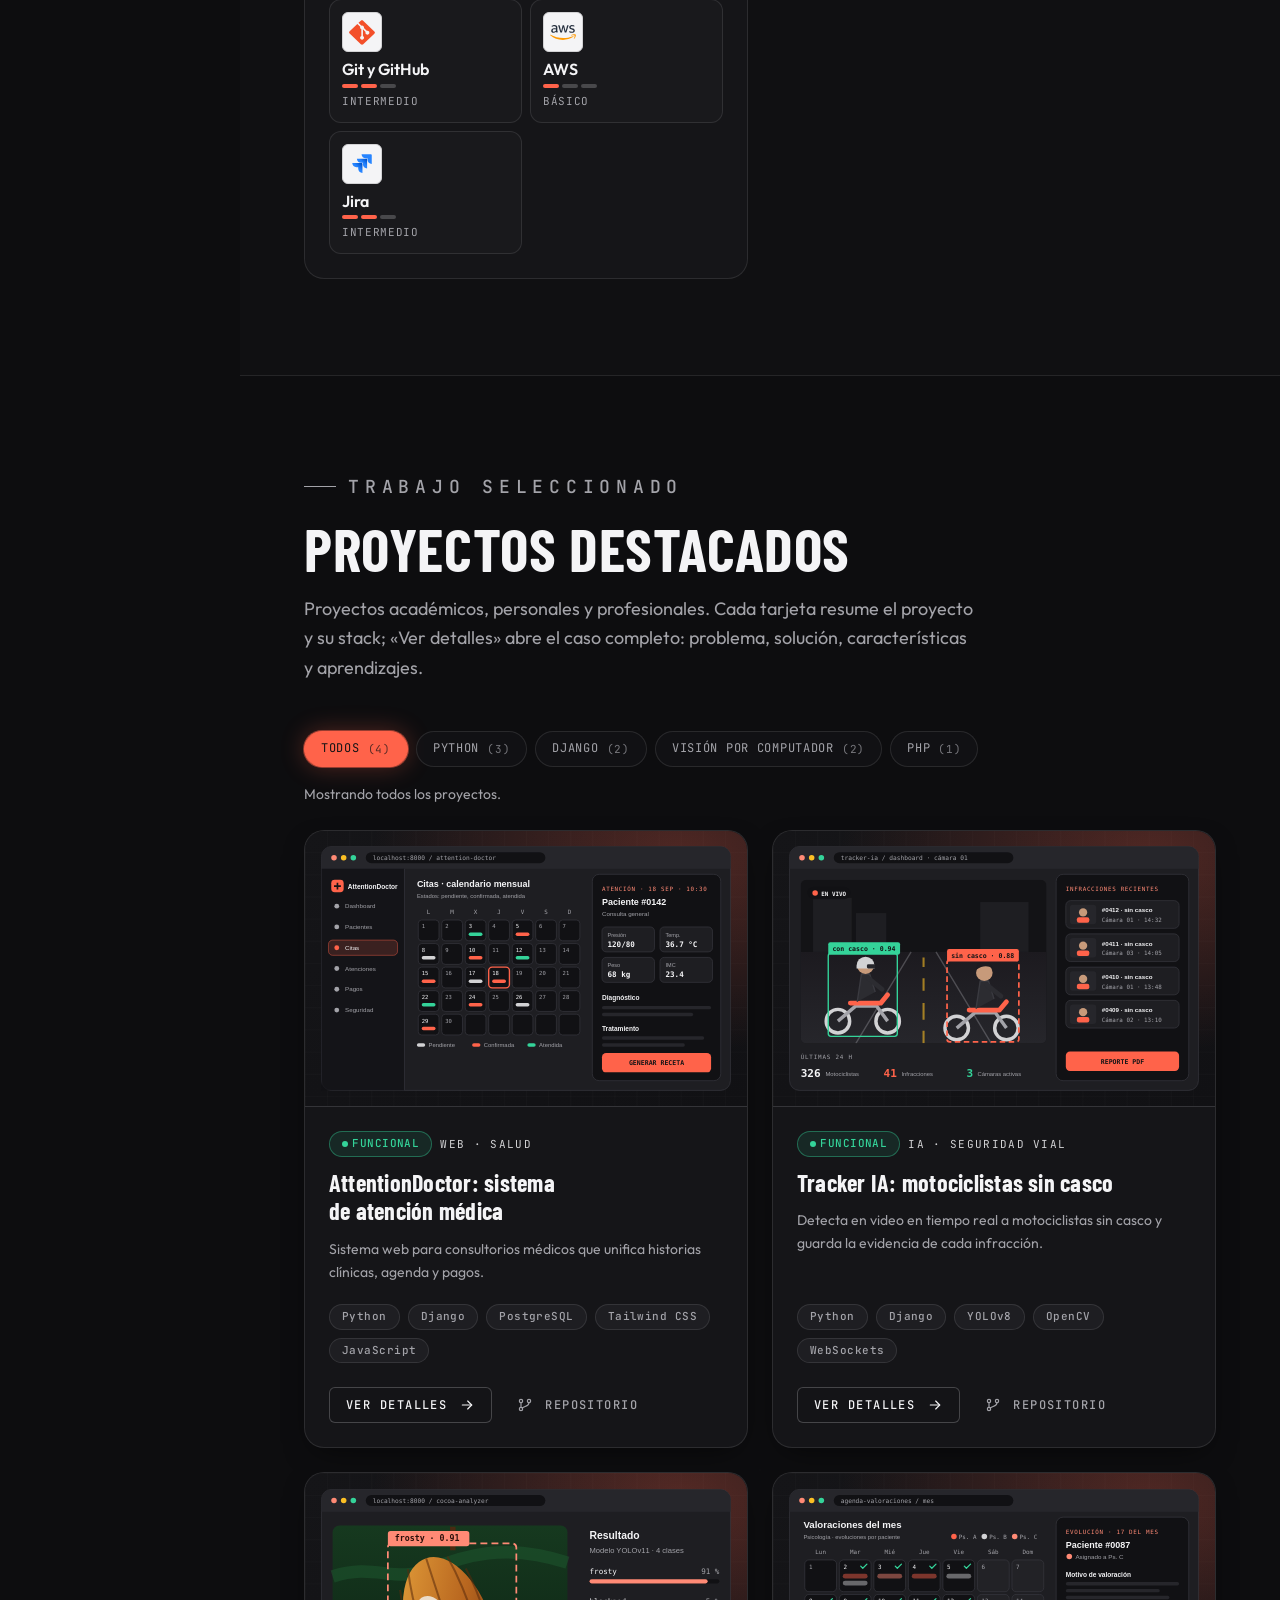
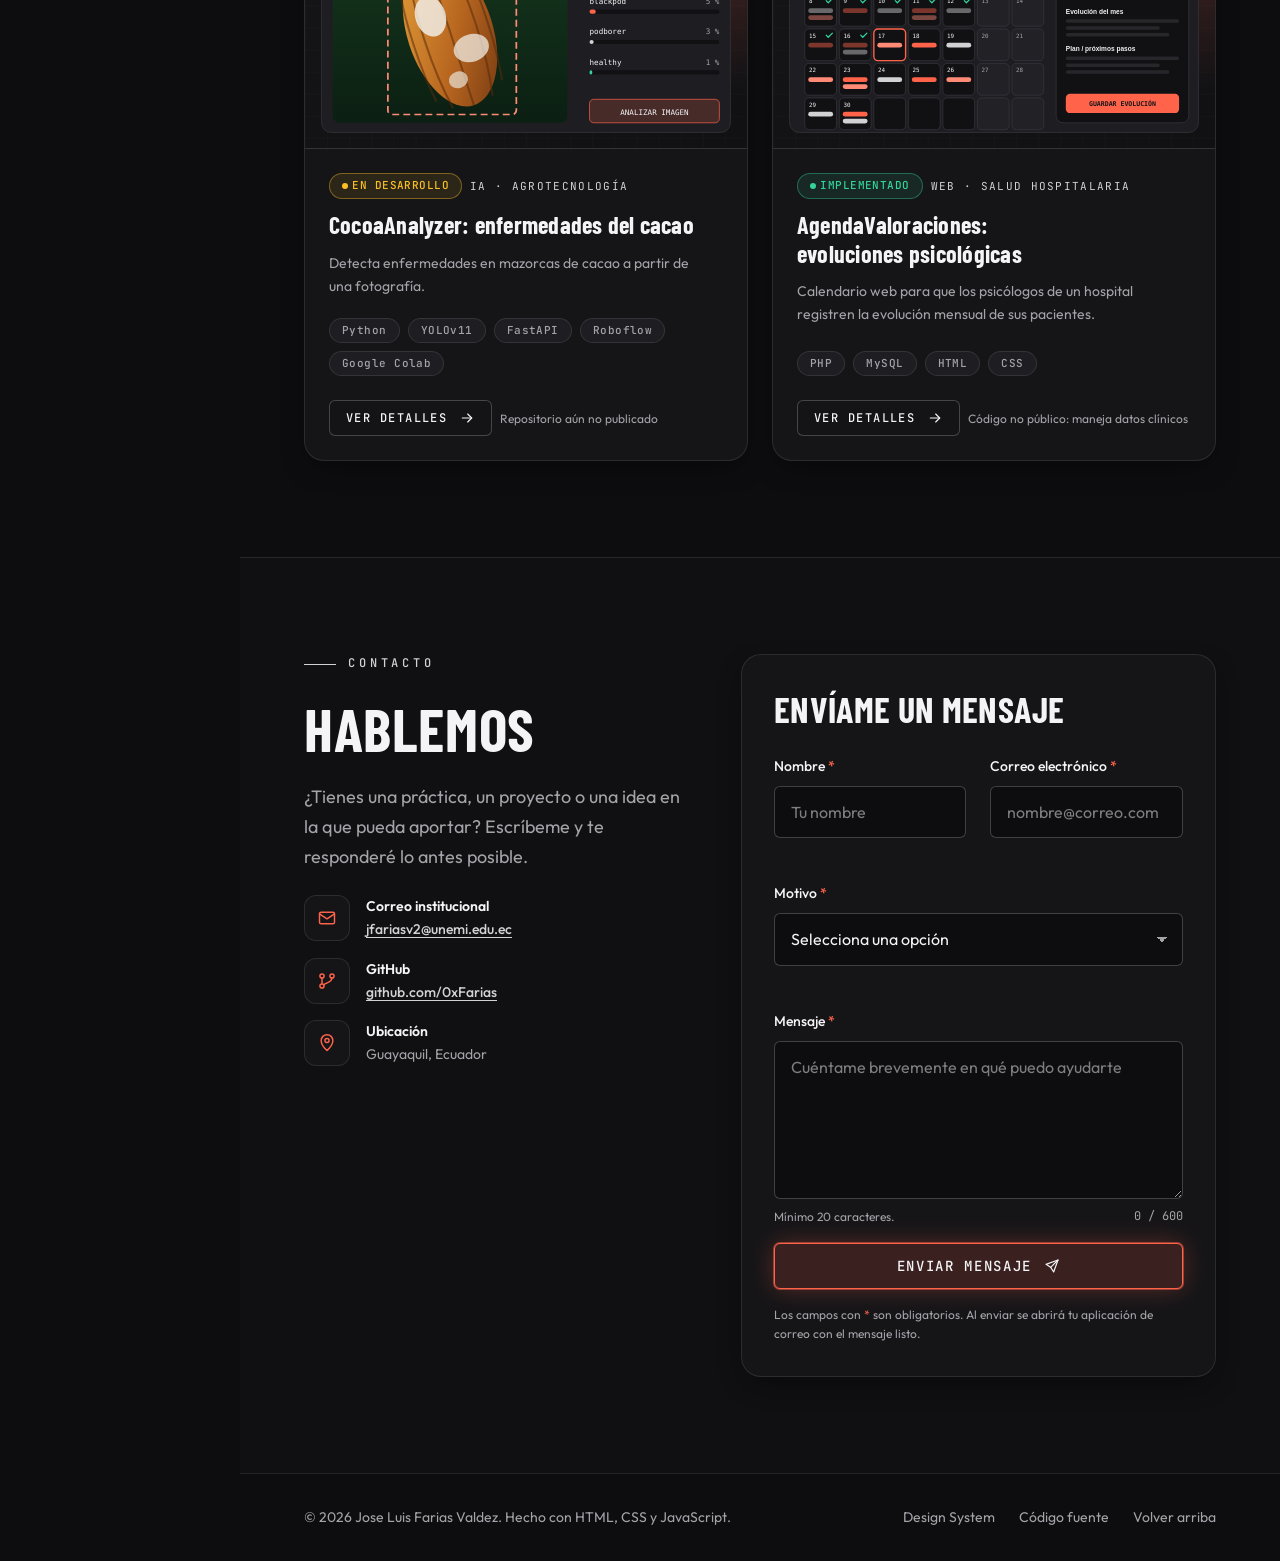
==== commit b0ecfe1c: "cambios en la seccion de proyectos: tarjetas mas limpias con resumen de una oracion Se quita el bloq" ====
--- a/index.html
+++ b/index.html
@@ -544,7 +544,7 @@
         <header class="section-header" data-reveal>
           <p class="eyebrow">Trabajo seleccionado</p>
           <h2 id="projects-title">Proyectos destacados</h2>
-          <p>Proyectos académicos, personales y profesionales. Cada tarjeta resume el problema y el stack; «Ver detalles» abre el caso completo.</p>
+          <p>Proyectos académicos, personales y profesionales. Cada tarjeta resume el proyecto y su stack; «Ver detalles» abre el caso completo: problema, solución, características y aprendizajes.</p>
         </header>
 
         <div class="filter-bar" role="group" aria-label="Filtrar proyectos por tecnología">
@@ -567,11 +567,7 @@
                 <span>Web · Salud</span>
               </p>
               <h3 class="card-project__title" id="proyecto-attentiondoctor-title">AttentionDoctor: sistema de atención médica</h3>
-              <p class="card-project__desc">Sistema web para consultorios médicos que reúne en una sola interfaz los pacientes, la historia clínica, la agenda de citas, las atenciones, los servicios y los pagos.</p>
-              <dl class="card-project__problem">
-                <dt>Problema que resuelve</dt>
-                <dd>En un consultorio la información suele quedar repartida entre fichas en papel, agendas y hojas de cálculo, lo que complica el seguimiento de cada paciente y la coordinación entre el médico y su asistente.</dd>
-              </dl>
+              <p class="card-project__desc">Sistema web para consultorios médicos que unifica historias clínicas, agenda y pagos.</p>
               <ul class="tag-list">
                 <li class="badge">Python</li>
                 <li class="badge">Django</li>
@@ -593,6 +589,7 @@
                   <img src="assets/img/projects/attentiondoctor.svg" alt="Interfaz de AttentionDoctor: menú lateral, calendario mensual de citas con estados y panel de atención con signos vitales y el botón «Generar receta»." width="640" height="400">
                   <figcaption>Calendario de citas y registro de una atención con signos vitales.</figcaption>
                 </figure>
+                <p class="modal__lead">Sistema web para consultorios médicos que reúne en una sola interfaz los pacientes, la historia clínica, la agenda de citas, las atenciones, los servicios y los pagos.</p>
                 <div class="modal__grid">
                   <section class="modal__section">
                     <h3>Problema</h3>
@@ -646,11 +643,7 @@
                 <span>IA · Seguridad vial</span>
               </p>
               <h3 class="card-project__title" id="proyecto-tracker-ia-title">Tracker IA: motociclistas sin casco</h3>
-              <p class="card-project__desc">Plataforma web que analiza video en tiempo real, detecta a los motociclistas y verifica si usan casco, registrando cada infracción con su evidencia.</p>
-              <dl class="card-project__problem">
-                <dt>Problema que resuelve</dt>
-                <dd>Revisar video manualmente para controlar el uso del casco es lento y deja pasar infracciones; hace falta detectarlas de forma automática y con evidencia verificable.</dd>
-              </dl>
+              <p class="card-project__desc">Detecta en video en tiempo real a motociclistas sin casco y guarda la evidencia de cada infracción.</p>
               <ul class="tag-list">
                 <li class="badge">Python</li>
                 <li class="badge">Django</li>
@@ -672,6 +665,7 @@
                   <img src="assets/img/projects/tracker-ia.svg" alt="Dashboard de Tracker IA: video en vivo con un motociclista marcado «con casco 0.94» y otro «sin casco 0.88», indicadores de las últimas 24 horas y una lista de infracciones." width="640" height="400">
                   <figcaption>Dashboard en tiempo real: detecciones sobre el video, indicadores e infracciones recientes.</figcaption>
                 </figure>
+                <p class="modal__lead">Plataforma web que analiza video en tiempo real, detecta a los motociclistas y verifica si usan casco, registrando cada infracción con su evidencia.</p>
                 <div class="modal__grid">
                   <section class="modal__section">
                     <h3>Problema</h3>
@@ -725,11 +719,7 @@
                 <span>IA · Agrotecnología</span>
               </p>
               <h3 class="card-project__title" id="proyecto-cocoa-analyzer-title">CocoaAnalyzer: enfermedades del cacao</h3>
-              <p class="card-project__desc">Aplicación web que analiza fotografías de mazorcas de cacao y detecta enfermedades con un modelo de visión por computador.</p>
-              <dl class="card-project__problem">
-                <dt>Problema que resuelve</dt>
-                <dd>La detección de enfermedades como la moniliasis o la mazorca negra depende de la inspección visual manual; un diagnóstico tardío provoca pérdidas en la cosecha.</dd>
-              </dl>
+              <p class="card-project__desc">Detecta enfermedades en mazorcas de cacao a partir de una fotografía.</p>
               <ul class="tag-list">
                 <li class="badge">Python</li>
                 <li class="badge">YOLOv11</li>
@@ -751,6 +741,7 @@
                   <img src="assets/img/projects/cocoa-analyzer.svg" alt="Interfaz de CocoaAnalyzer: una mazorca de cacao enmarcada con la etiqueta «frosty 0.91» y un panel con la probabilidad de cada clase." width="640" height="400">
                   <figcaption>Flujo de detección: la imagen se analiza y se muestra la clase con mayor confianza.</figcaption>
                 </figure>
+                <p class="modal__lead">Aplicación web que analiza fotografías de mazorcas de cacao y detecta enfermedades con un modelo de visión por computador.</p>
                 <div class="modal__grid">
                   <section class="modal__section">
                     <h3>Problema</h3>
@@ -803,11 +794,7 @@
                 <span>Web · Salud hospitalaria</span>
               </p>
               <h3 class="card-project__title" id="proyecto-agenda-valoraciones-title">AgendaValoraciones: evoluciones psicológicas</h3>
-              <p class="card-project__desc">Sistema web donde se agenda en un calendario a los psicólogos de un hospital para que realicen, dentro del mes, la evolución de sus pacientes.</p>
-              <dl class="card-project__problem">
-                <dt>Problema que resuelve</dt>
-                <dd>Sin un calendario común es difícil coordinar qué psicólogo valora a cada paciente y cuándo; las evoluciones se atrasan u olvidan y el seguimiento mensual se pierde.</dd>
-              </dl>
+              <p class="card-project__desc">Calendario web para que los psicólogos de un hospital registren la evolución mensual de sus pacientes.</p>
               <ul class="tag-list">
                 <li class="badge">PHP</li>
                 <li class="badge">MySQL</li>
@@ -828,6 +815,7 @@
                   <img src="assets/img/projects/agenda-valoraciones.svg" alt="Calendario mensual de AgendaValoraciones con las valoraciones de cada psicólogo marcadas por color y un panel lateral para registrar la evolución del paciente." width="640" height="400">
                   <figcaption>Calendario del mes con las valoraciones asignadas a cada psicólogo.</figcaption>
                 </figure>
+                <p class="modal__lead">Sistema web donde se agenda en un calendario a los psicólogos de un hospital para que realicen, dentro del mes, la evolución de sus pacientes.</p>
                 <div class="modal__grid">
                   <section class="modal__section">
                     <h3>Problema</h3>
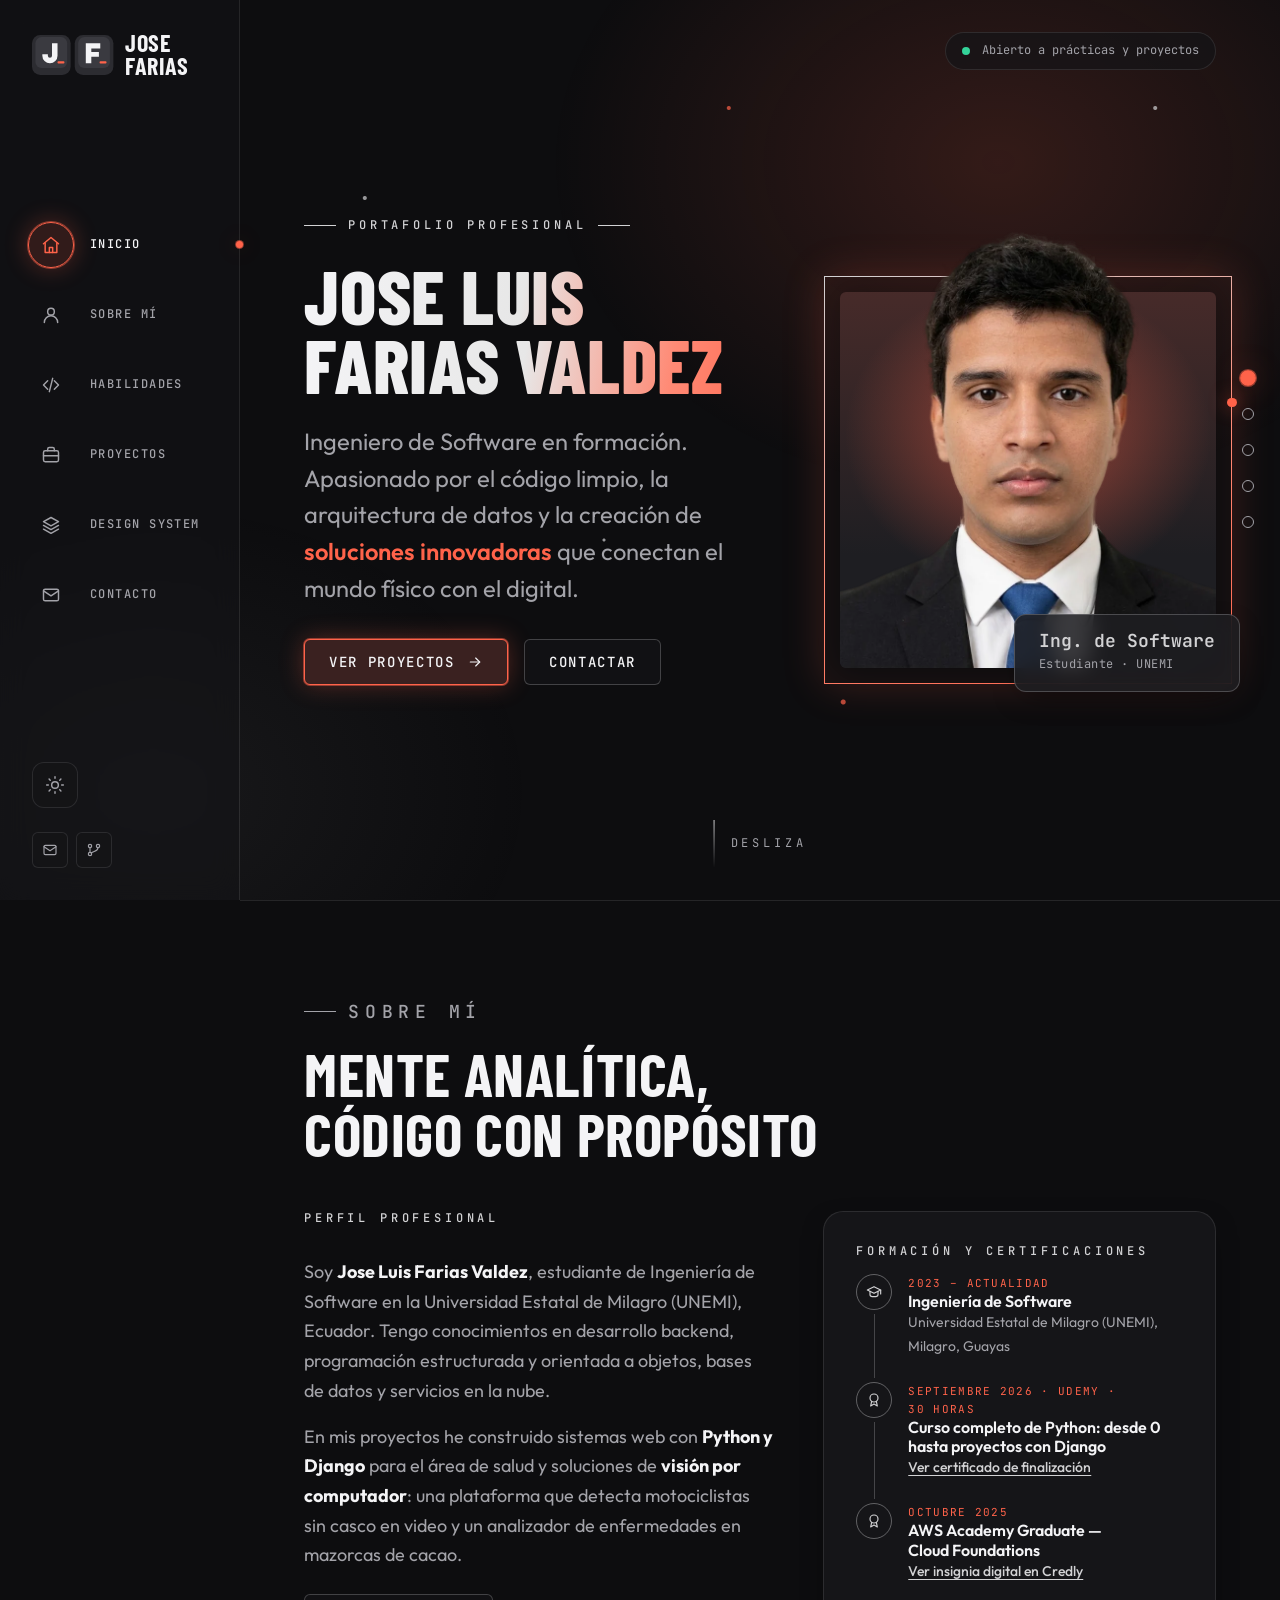
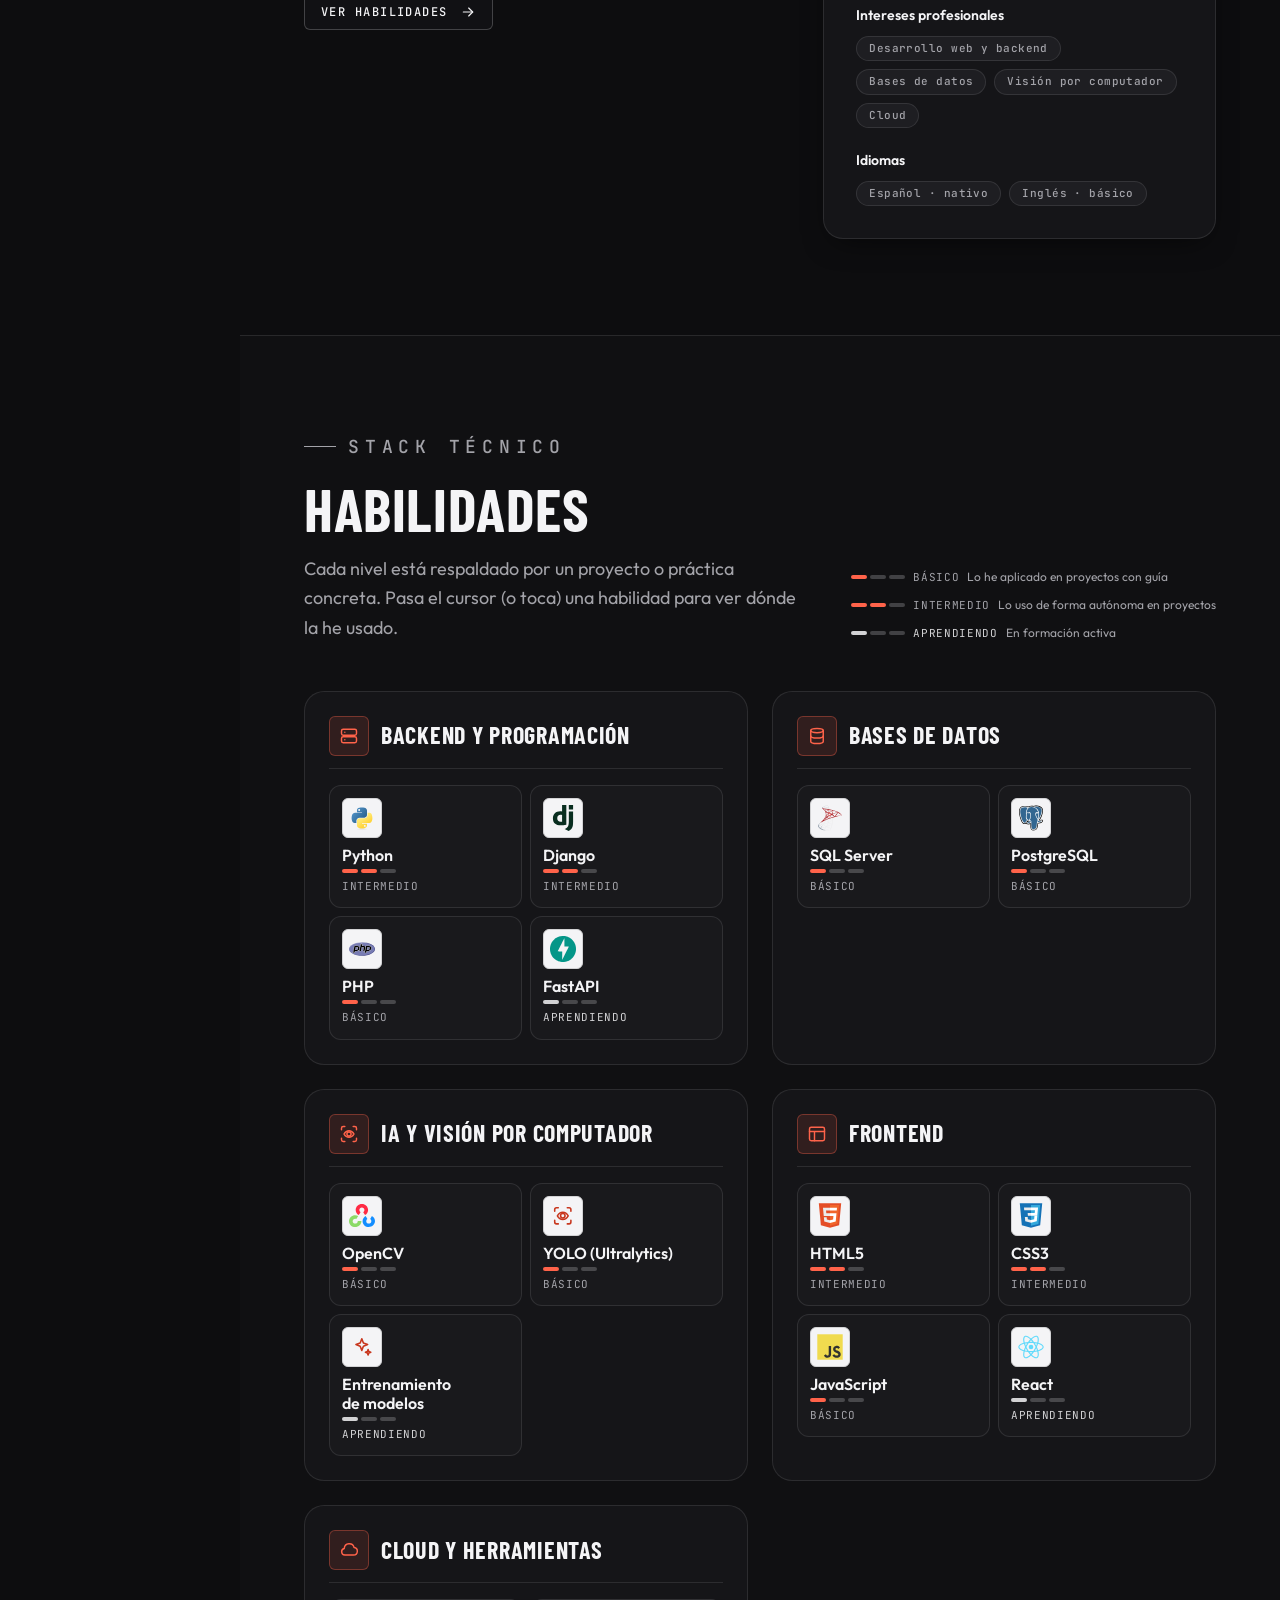
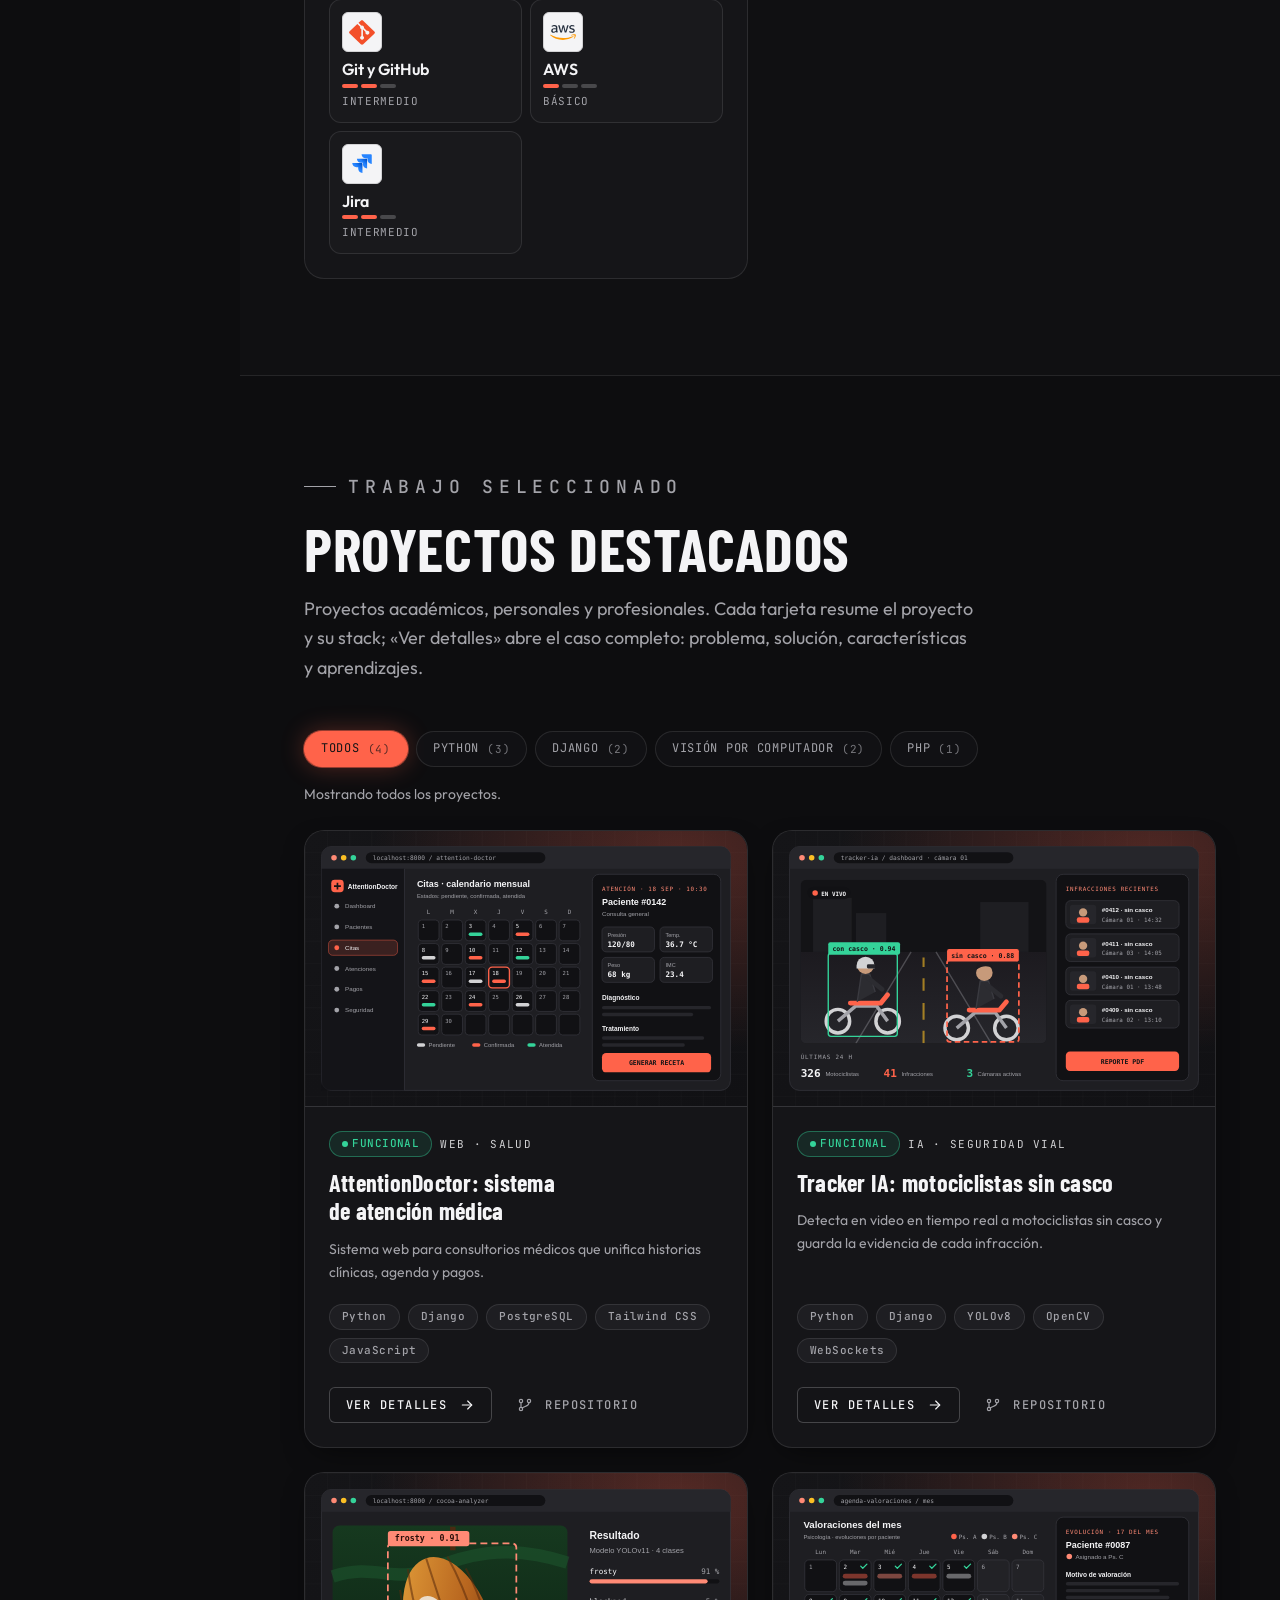
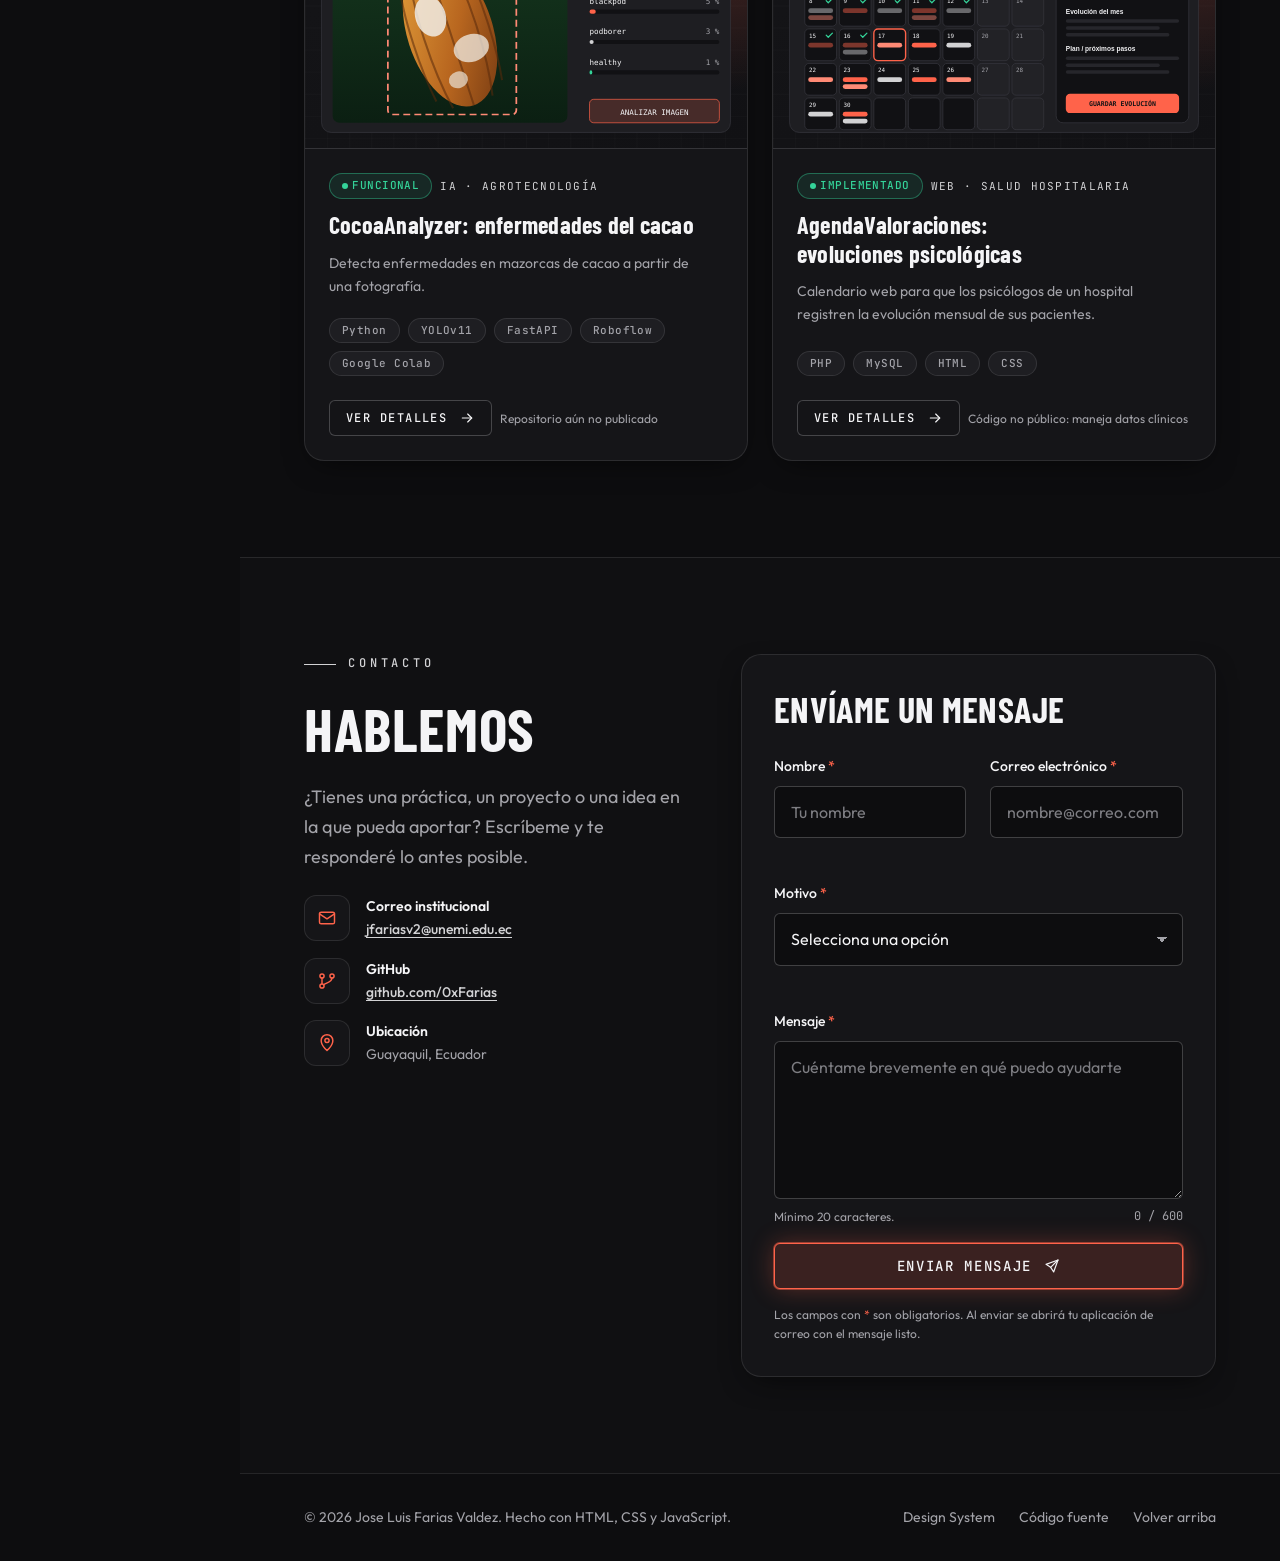
==== commit 6acdf081: "cambio en el estado de un proyecto 'en desarrollo' a 'Funcional'" ====
--- a/index.html
+++ b/index.html
@@ -715,7 +715,7 @@
             </figure>
             <div class="card-project__body">
               <p class="card-project__meta">
-                <span class="badge badge--status badge--progress">En desarrollo</span>
+                <span class="badge badge--status badge--done">Funcional</span>
                 <span>IA · Agrotecnología</span>
               </p>
               <h3 class="card-project__title" id="proyecto-cocoa-analyzer-title">CocoaAnalyzer: enfermedades del cacao</h3>
